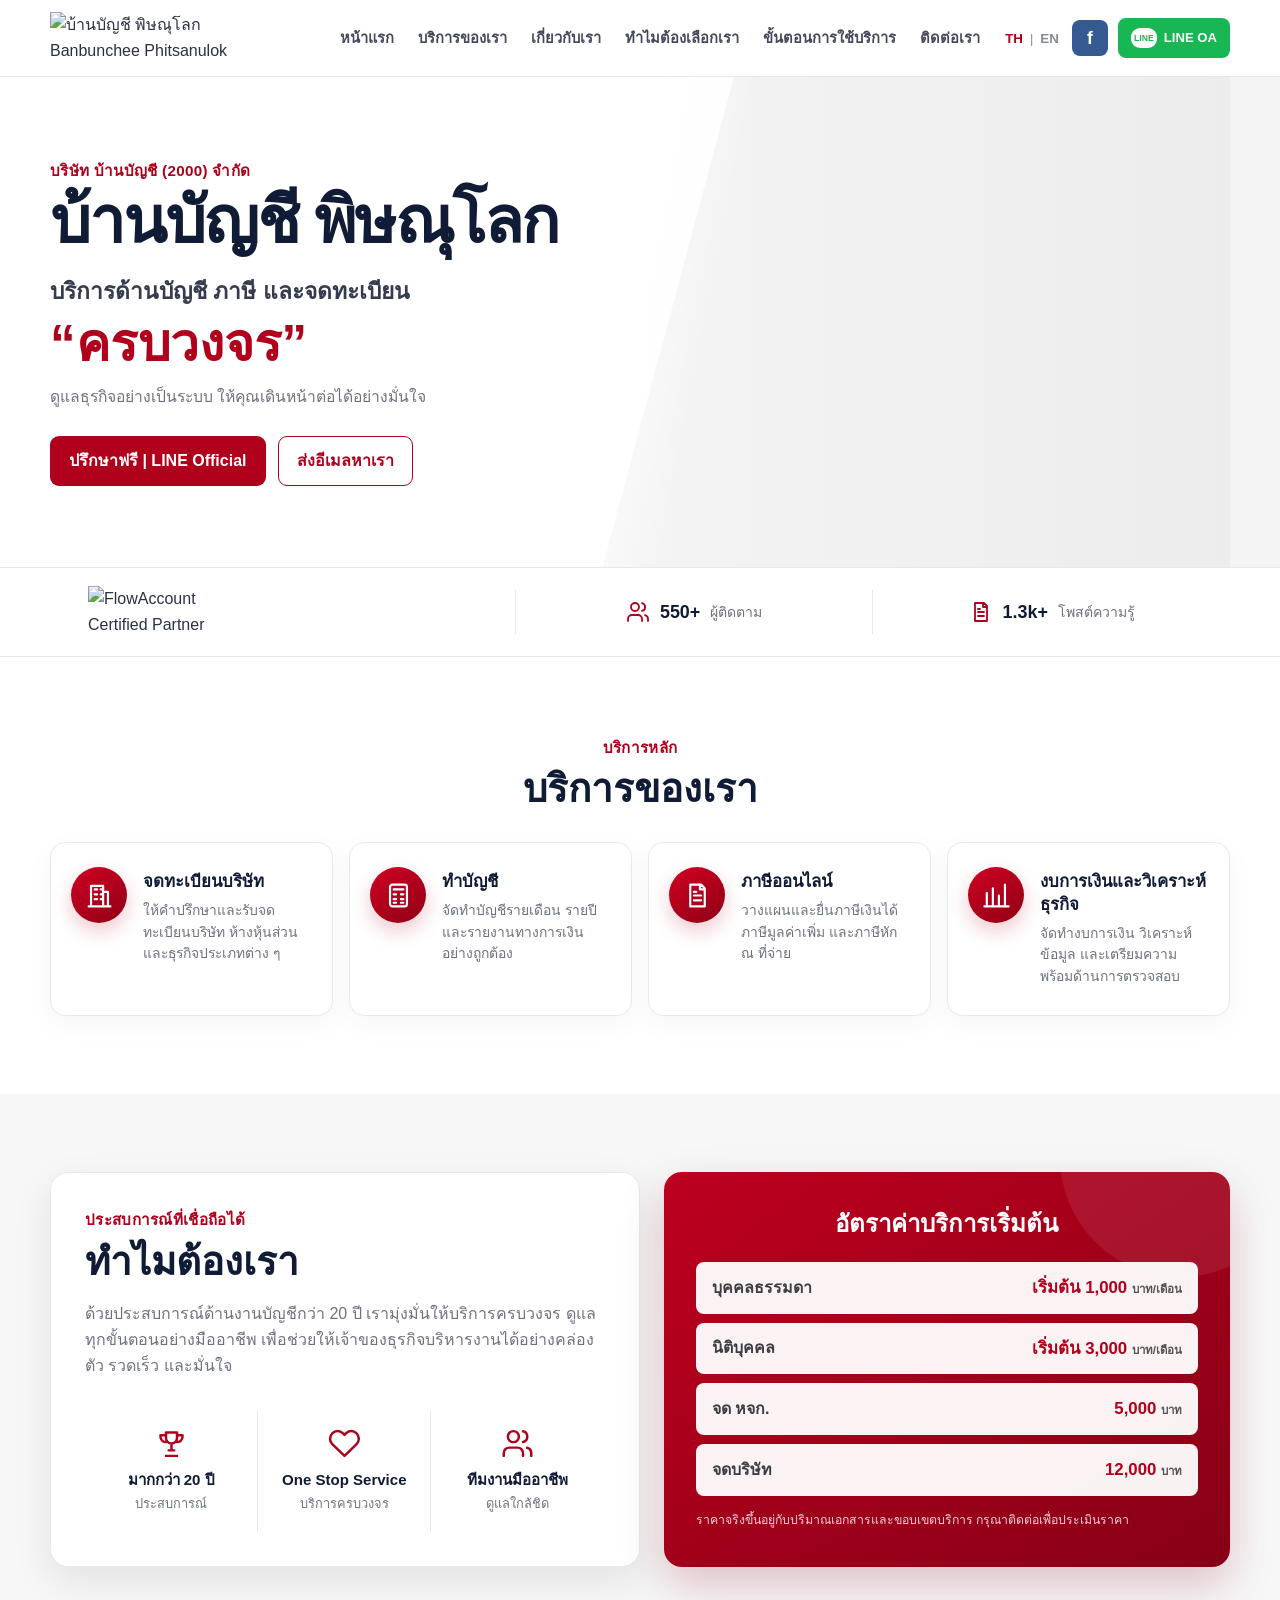
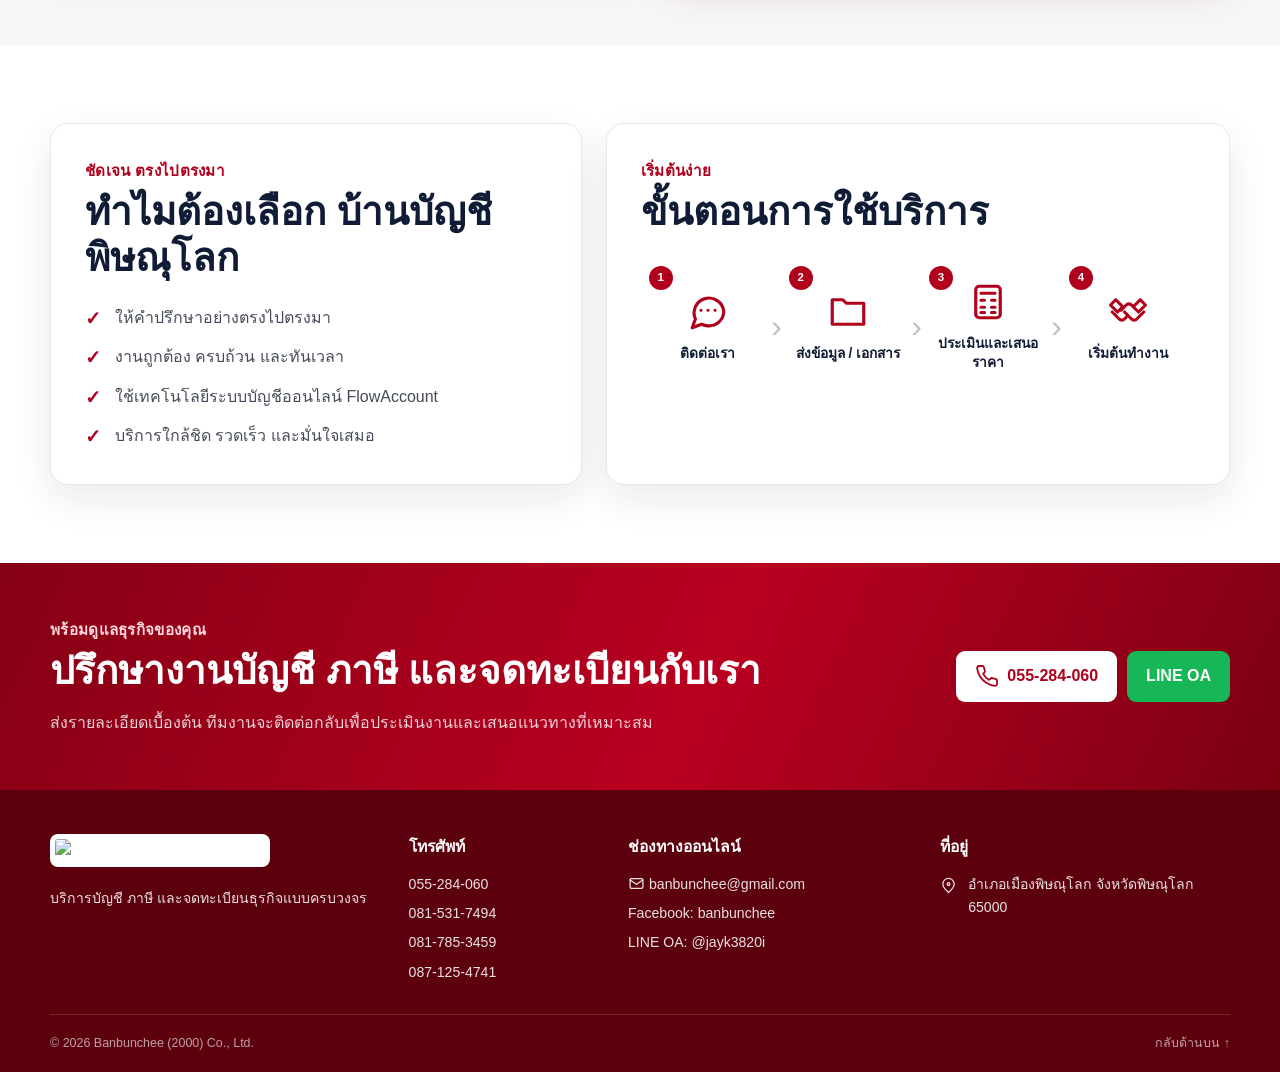
==== index.html @ ea843a47 "Build responsive bilingual Banbunchee landing page" ====
<!doctype html>
<html lang="th">
<head>
  <meta charset="utf-8">
  <meta name="viewport" content="width=device-width, initial-scale=1">
  <meta name="description" content="บ้านบัญชี พิษณุโลก บริการบัญชี ภาษี จดทะเบียนธุรกิจ และจัดทำงบการเงินแบบครบวงจร">
  <meta name="theme-color" content="#a90017">
  <title>บ้านบัญชี พิษณุโลก | Banbunchee Phitsanulok</title>
  <link rel="stylesheet" href="css/style.css">
</head>
<body>
  <a class="skip-link" href="#main-content">ข้ามไปยังเนื้อหา</a>

  <svg class="svg-defs" aria-hidden="true">
    <symbol id="icon-building" viewBox="0 0 24 24"><path d="M3 21h18M5 21V4h10v17M15 9h4v12M8 7h2m-2 4h2m-2 4h2m4-8h-1m1 4h-1m1 4h-1"/></symbol>
    <symbol id="icon-calculator" viewBox="0 0 24 24"><rect x="5" y="3" width="14" height="18" rx="2"/><path d="M8 7h8M8 11h2m4 0h2M8 15h2m4 0h2M8 18h2m4 0h2"/></symbol>
    <symbol id="icon-tax" viewBox="0 0 24 24"><path d="M6 3h9l3 3v15H6zM14 3v4h4M9 12h6M9 16h6"/><path d="M9 9h2"/></symbol>
    <symbol id="icon-chart" viewBox="0 0 24 24"><path d="M4 20V10m5 10V6m5 14v-8m5 8V3M2 21h20"/></symbol>
    <symbol id="icon-trophy" viewBox="0 0 24 24"><path d="M8 4h8v4a4 4 0 0 1-8 0zM8 6H4v1a4 4 0 0 0 4 4m8-5h4v1a4 4 0 0 1-4 4M12 12v5m-4 4h8m-6-4h4"/></symbol>
    <symbol id="icon-heart" viewBox="0 0 24 24"><path d="M20.8 4.6a5.5 5.5 0 0 0-7.8 0L12 5.7l-1.1-1.1a5.5 5.5 0 0 0-7.8 7.8L12 21l8.8-8.6a5.5 5.5 0 0 0 0-7.8z"/></symbol>
    <symbol id="icon-team" viewBox="0 0 24 24"><path d="M16 21v-2a4 4 0 0 0-4-4H6a4 4 0 0 0-4 4v2M9 11a4 4 0 1 0 0-8 4 4 0 0 0 0 8zM22 21v-2a4 4 0 0 0-3-3.9M16 3.1a4 4 0 0 1 0 7.8"/></symbol>
    <symbol id="icon-chat" viewBox="0 0 24 24"><path d="M21 11.5a8.4 8.4 0 0 1-9 8.4 9.2 9.2 0 0 1-3.7-.9L3 21l1.8-5A8.5 8.5 0 1 1 21 11.5z"/><path d="M8 11h.01M12 11h.01M16 11h.01"/></symbol>
    <symbol id="icon-folder" viewBox="0 0 24 24"><path d="M3 5h6l2 2h10v12H3z"/></symbol>
    <symbol id="icon-handshake" viewBox="0 0 24 24"><path d="m8 11 3-3a2 2 0 0 1 3 0l2 2M3 12l4 4a2 2 0 0 0 3 0l1-1m10-3-4 4a2 2 0 0 1-3 0l-4-4M2 8l3-3 4 4-3 3zm20 0-3-3-4 4 3 3z"/></symbol>
    <symbol id="icon-phone" viewBox="0 0 24 24"><path d="M22 16.9v3a2 2 0 0 1-2.2 2 19.8 19.8 0 0 1-8.6-3.1 19.4 19.4 0 0 1-6-6A19.8 19.8 0 0 1 2.1 4.2 2 2 0 0 1 4.1 2h3a2 2 0 0 1 2 1.7c.1 1 .4 2 .7 2.8a2 2 0 0 1-.5 2.1L8.1 9.9a16 16 0 0 0 6 6l1.3-1.3a2 2 0 0 1 2.1-.5c.9.3 1.8.6 2.8.7a2 2 0 0 1 1.7 2.1z"/></symbol>
    <symbol id="icon-mail" viewBox="0 0 24 24"><rect x="3" y="5" width="18" height="14" rx="2"/><path d="m3 7 9 6 9-6"/></symbol>
    <symbol id="icon-pin" viewBox="0 0 24 24"><path d="M20 10c0 5-8 12-8 12S4 15 4 10a8 8 0 1 1 16 0z"/><circle cx="12" cy="10" r="2"/></symbol>
  </svg>

  <header class="site-header" id="top">
    <div class="container nav-wrap">
      <a class="brand" href="#top" aria-label="Banbunchee Phitsanulok home"><img src="assets/banbunchee-logo.png" alt="บ้านบัญชี พิษณุโลก Banbunchee Phitsanulok"></a>
      <button class="menu-toggle" type="button" aria-expanded="false" aria-controls="primary-nav">☰</button>
      <nav class="primary-nav" id="primary-nav" aria-label="Primary navigation">
        <a href="#top" data-i18n="nav.home">หน้าแรก</a>
        <a href="#services" data-i18n="nav.services">บริการของเรา</a>
        <a href="#about" data-i18n="nav.about">เกี่ยวกับเรา</a>
        <a href="#why-us" data-i18n="nav.why">ทำไมต้องเลือกเรา</a>
        <a href="#process" data-i18n="nav.process">ขั้นตอนการใช้บริการ</a>
        <a href="#contact" data-i18n="nav.contact">ติดต่อเรา</a>
      </nav>
      <div class="header-actions">
        <div class="language-switch" aria-label="Language selection"><button class="lang-btn active" type="button" data-lang="th">TH</button><span>|</span><button class="lang-btn" type="button" data-lang="en">EN</button></div>
        <a class="social-btn facebook" href="https://facebook.com/banbunchee/" target="_blank" rel="noopener" aria-label="Facebook">f</a>
        <a class="line-btn" href="https://line.me/R/ti/p/@jayk3820i" target="_blank" rel="noopener"><span>LINE</span> LINE OA</a>
      </div>
    </div>
  </header>

  <main id="main-content">
    <section class="hero" aria-labelledby="hero-title">
      <div class="container hero-grid">
        <div class="hero-copy">
          <p class="eyebrow" data-i18n="hero.eyebrow">บริษัท บ้านบัญชี (2000) จำกัด</p>
          <h1 id="hero-title" data-i18n="hero.title">บ้านบัญชี พิษณุโลก</h1>
          <p class="hero-lead" data-i18n="hero.lead">บริการด้านบัญชี ภาษี และจดทะเบียน</p>
          <p class="hero-quote" data-i18n="hero.quote">“ครบวงจร”</p>
          <p class="hero-support" data-i18n="hero.support">ดูแลธุรกิจอย่างเป็นระบบ ให้คุณเดินหน้าต่อได้อย่างมั่นใจ</p>
          <div class="hero-actions">
            <a class="btn btn-primary" href="https://line.me/R/ti/p/@jayk3820i" target="_blank" rel="noopener" data-i18n="hero.line">ปรึกษาฟรี | LINE Official</a>
            <a class="btn btn-outline" href="mailto:banbunchee@gmail.com" data-i18n="hero.email">ส่งอีเมลหาเรา</a>
          </div>
        </div>
        <div class="hero-image" role="img" aria-label="Accounting reports, laptop and calculator"></div>
      </div>
    </section>

    <section class="trust-strip" aria-label="Trust indicators">
      <div class="container trust-grid">
        <div class="partner-logo"><img src="assets/flowaccount-partner.png" alt="FlowAccount Certified Partner"></div>
        <div class="trust-item"><svg><use href="#icon-team"/></svg><strong>550+</strong><span data-i18n="trust.followers">ผู้ติดตาม</span></div>
        <div class="trust-item"><svg><use href="#icon-tax"/></svg><strong>1.3k+</strong><span data-i18n="trust.posts">โพสต์ความรู้</span></div>
      </div>
    </section>

    <section class="section" id="services">
      <div class="container">
        <div class="section-heading"><p class="section-kicker" data-i18n="services.kicker">บริการหลัก</p><h2 data-i18n="services.title">บริการของเรา</h2></div>
        <div class="service-grid">
          <article class="service-card"><div class="icon-circle"><svg><use href="#icon-building"/></svg></div><div><h3 data-i18n="services.registration.title">จดทะเบียนบริษัท</h3><p data-i18n="services.registration.text">ให้คำปรึกษาและรับจดทะเบียนบริษัท ห้างหุ้นส่วน และธุรกิจประเภทต่าง ๆ</p></div></article>
          <article class="service-card"><div class="icon-circle"><svg><use href="#icon-calculator"/></svg></div><div><h3 data-i18n="services.accounting.title">ทำบัญชี</h3><p data-i18n="services.accounting.text">จัดทำบัญชีรายเดือน รายปี และรายงานทางการเงินอย่างถูกต้อง</p></div></article>
          <article class="service-card"><div class="icon-circle"><svg><use href="#icon-tax"/></svg></div><div><h3 data-i18n="services.tax.title">ภาษีออนไลน์</h3><p data-i18n="services.tax.text">วางแผนและยื่นภาษีเงินได้ ภาษีมูลค่าเพิ่ม และภาษีหัก ณ ที่จ่าย</p></div></article>
          <article class="service-card"><div class="icon-circle"><svg><use href="#icon-chart"/></svg></div><div><h3 data-i18n="services.statement.title">งบการเงินและวิเคราะห์ธุรกิจ</h3><p data-i18n="services.statement.text">จัดทำงบการเงิน วิเคราะห์ข้อมูล และเตรียมความพร้อมด้านการตรวจสอบ</p></div></article>
        </div>
      </div>
    </section>

    <section class="section section-soft" id="about">
      <div class="container about-grid">
        <div class="content-panel">
          <p class="section-kicker" data-i18n="about.kicker">ประสบการณ์ที่เชื่อถือได้</p><h2 data-i18n="about.title">ทำไมต้องเรา</h2>
          <p data-i18n="about.text">ด้วยประสบการณ์ด้านงานบัญชีกว่า 20 ปี เรามุ่งมั่นให้บริการครบวงจร ดูแลทุกขั้นตอนอย่างมืออาชีพ เพื่อช่วยให้เจ้าของธุรกิจบริหารงานได้อย่างคล่องตัว รวดเร็ว และมั่นใจ</p>
          <div class="benefit-grid">
            <div class="benefit"><svg><use href="#icon-trophy"/></svg><strong data-i18n="about.expStrong">มากกว่า 20 ปี</strong><span data-i18n="about.expText">ประสบการณ์</span></div>
            <div class="benefit"><svg><use href="#icon-heart"/></svg><strong>One Stop Service</strong><span data-i18n="about.oneText">บริการครบวงจร</span></div>
            <div class="benefit"><svg><use href="#icon-team"/></svg><strong data-i18n="about.teamStrong">ทีมงานมืออาชีพ</strong><span data-i18n="about.teamText">ดูแลใกล้ชิด</span></div>
          </div>
        </div>
        <aside class="price-panel" aria-labelledby="price-title">
          <h2 id="price-title" data-i18n="price.title">อัตราค่าบริการเริ่มต้น</h2>
          <div class="price-list">
            <div class="price-row"><span data-i18n="price.individual">บุคคลธรรมดา</span><strong><span data-i18n="price.from">เริ่มต้น</span> 1,000 <small data-i18n="price.month">บาท/เดือน</small></strong></div>
            <div class="price-row"><span data-i18n="price.entity">นิติบุคคล</span><strong><span data-i18n="price.from">เริ่มต้น</span> 3,000 <small data-i18n="price.month">บาท/เดือน</small></strong></div>
            <div class="price-row"><span data-i18n="price.partnership">จด หจก.</span><strong>5,000 <small data-i18n="price.baht">บาท</small></strong></div>
            <div class="price-row"><span data-i18n="price.company">จดบริษัท</span><strong>12,000 <small data-i18n="price.baht">บาท</small></strong></div>
          </div>
          <p class="price-note" data-i18n="price.note">ราคาจริงขึ้นอยู่กับปริมาณเอกสารและขอบเขตบริการ กรุณาติดต่อเพื่อประเมินราคา</p>
        </aside>
      </div>
    </section>

    <section class="section" id="why-us">
      <div class="container split-grid">
        <div class="why-panel">
          <p class="section-kicker" data-i18n="why.kicker">ชัดเจน ตรงไปตรงมา</p><h2 data-i18n="why.title">ทำไมต้องเลือก บ้านบัญชี พิษณุโลก</h2>
          <ul class="check-list"><li data-i18n="why.item1">ให้คำปรึกษาอย่างตรงไปตรงมา</li><li data-i18n="why.item2">งานถูกต้อง ครบถ้วน และทันเวลา</li><li data-i18n="why.item3">ใช้เทคโนโลยีระบบบัญชีออนไลน์ FlowAccount</li><li data-i18n="why.item4">บริการใกล้ชิด รวดเร็ว และมั่นใจเสมอ</li></ul>
        </div>
        <div class="process-panel" id="process">
          <p class="section-kicker" data-i18n="process.kicker">เริ่มต้นง่าย</p><h2 data-i18n="process.title">ขั้นตอนการใช้บริการ</h2>
          <div class="process-grid">
            <div class="process-step"><span>1</span><svg><use href="#icon-chat"/></svg><strong data-i18n="process.step1">ติดต่อเรา</strong></div>
            <div class="process-step"><span>2</span><svg><use href="#icon-folder"/></svg><strong data-i18n="process.step2">ส่งข้อมูล / เอกสาร</strong></div>
            <div class="process-step"><span>3</span><svg><use href="#icon-calculator"/></svg><strong data-i18n="process.step3">ประเมินและเสนอราคา</strong></div>
            <div class="process-step"><span>4</span><svg><use href="#icon-handshake"/></svg><strong data-i18n="process.step4">เริ่มต้นทำงาน</strong></div>
          </div>
        </div>
      </div>
    </section>

    <section class="contact-cta" id="contact">
      <div class="container contact-cta-inner">
        <div><p class="section-kicker light" data-i18n="contact.kicker">พร้อมดูแลธุรกิจของคุณ</p><h2 data-i18n="contact.title">ปรึกษางานบัญชี ภาษี และจดทะเบียนกับเรา</h2><p data-i18n="contact.text">ส่งรายละเอียดเบื้องต้น ทีมงานจะติดต่อกลับเพื่อประเมินงานและเสนอแนวทางที่เหมาะสม</p></div>
        <div class="cta-buttons"><a class="btn btn-white" href="tel:055284060"><svg><use href="#icon-phone"/></svg><span>055-284-060</span></a><a class="btn btn-line" href="https://line.me/R/ti/p/@jayk3820i" target="_blank" rel="noopener">LINE OA</a></div>
      </div>
    </section>
  </main>

  <footer class="site-footer">
    <div class="container footer-grid">
      <div class="footer-block"><img class="footer-logo" src="assets/banbunchee-logo.png" alt="บ้านบัญชี พิษณุโลก"><p data-i18n="footer.tagline">บริการบัญชี ภาษี และจดทะเบียนธุรกิจแบบครบวงจร</p></div>
      <div class="footer-block"><h3 data-i18n="footer.phone">โทรศัพท์</h3><a href="tel:055284060">055-284-060</a><a href="tel:0815317494">081-531-7494</a><a href="tel:0817853459">081-785-3459</a><a href="tel:0871254741">087-125-4741</a></div>
      <div class="footer-block"><h3 data-i18n="footer.online">ช่องทางออนไลน์</h3><a href="mailto:banbunchee@gmail.com"><svg><use href="#icon-mail"/></svg>banbunchee@gmail.com</a><a href="https://facebook.com/banbunchee/" target="_blank" rel="noopener">Facebook: banbunchee</a><a href="https://line.me/R/ti/p/@jayk3820i" target="_blank" rel="noopener">LINE OA: @jayk3820i</a></div>
      <div class="footer-block"><h3 data-i18n="footer.address">ที่อยู่</h3><p class="address"><svg><use href="#icon-pin"/></svg><span data-i18n="footer.addressText">อำเภอเมืองพิษณุโลก จังหวัดพิษณุโลก 65000</span></p></div>
    </div>
    <div class="container footer-bottom"><span>© <span id="current-year"></span> Banbunchee (2000) Co., Ltd.</span><a href="#top" data-i18n="footer.backTop">กลับด้านบน ↑</a></div>
  </footer>

  <script src="js/main.js"></script>
</body>
</html>
---- css/style.css ----
:root{--red:#b0001c;--red-dark:#760011;--red-soft:#fff4f5;--navy:#101c35;--text:#293143;--muted:#6d7280;--line:#e7e8ec;--white:#fff;--shadow:0 14px 38px rgba(34,21,24,.09);--radius:18px}*{box-sizing:border-box}html{scroll-behavior:smooth}body{margin:0;color:var(--text);background:var(--white);font-family:"Noto Sans Thai","Leelawadee UI",Inter,Arial,sans-serif;line-height:1.65}img{max-width:100%;display:block}a{color:inherit;text-decoration:none}button,a{-webkit-tap-highlight-color:transparent}svg{width:1.5rem;height:1.5rem;fill:none;stroke:currentColor;stroke-width:1.8;stroke-linecap:round;stroke-linejoin:round}.svg-defs{position:absolute;width:0;height:0;overflow:hidden}.container{width:min(1180px,calc(100% - 40px));margin:0 auto}.skip-link{position:fixed;top:-60px;left:12px;z-index:2000;background:var(--navy);color:#fff;padding:10px 14px;border-radius:8px}.skip-link:focus{top:12px}.site-header{position:sticky;top:0;z-index:1000;background:rgba(255,255,255,.96);border-bottom:1px solid var(--line);backdrop-filter:blur(12px)}.nav-wrap{min-height:74px;display:flex;align-items:center;gap:22px}.brand{flex:0 0 auto}.brand img{width:232px;height:auto}.primary-nav{margin-left:auto;display:flex;align-items:center;gap:24px;font-size:.92rem;font-weight:650;color:#424959}.primary-nav a{position:relative;padding:26px 0;white-space:nowrap}.primary-nav a:after{content:"";position:absolute;left:0;bottom:18px;width:0;height:2px;background:var(--red);transition:width .2s ease}.primary-nav a:hover:after,.primary-nav a:focus-visible:after{width:100%}.header-actions{display:flex;align-items:center;gap:10px}.language-switch{display:inline-flex;align-items:center;gap:4px;color:#858b98;font-size:.8rem}.lang-btn{padding:3px;border:0;background:transparent;color:inherit;cursor:pointer;font-weight:700}.lang-btn.active{color:var(--red)}.social-btn{width:36px;height:36px;display:grid;place-items:center;color:#fff;border-radius:8px;font-size:1.1rem;font-weight:800}.facebook{background:#355a92}.line-btn{display:inline-flex;align-items:center;gap:7px;color:#fff;background:#18b753;border-radius:8px;padding:9px 13px;font-size:.82rem;font-weight:800;white-space:nowrap}.line-btn span{display:grid;place-items:center;width:26px;height:20px;border-radius:9px;background:#fff;color:#18b753;font-size:.54rem}.menu-toggle{display:none;margin-left:auto;width:42px;height:42px;border:1px solid var(--line);background:#fff;border-radius:10px;font-size:1.25rem}.hero{overflow:hidden;background:linear-gradient(105deg,#fff 0,#fff 52%,#f4f4f5 52%,#f4f4f5 100%)}.hero-grid{min-height:490px;display:grid;grid-template-columns:.95fr 1.05fr;align-items:stretch}.hero-copy{display:flex;flex-direction:column;justify-content:center;padding:58px 46px 58px 0;position:relative;z-index:2}.hero-copy:after{content:"";position:absolute;right:-98px;top:0;bottom:0;width:190px;background:linear-gradient(90deg,#fff 35%,rgba(255,255,255,0));transform:skewX(-11deg);z-index:-1}.eyebrow,.section-kicker{margin:0 0 6px;color:var(--red);font-size:.95rem;font-weight:800;letter-spacing:.02em}.hero h1{margin:0;color:var(--navy);font-size:clamp(2.5rem,5vw,4.7rem);line-height:1.03;letter-spacing:-.03em}.hero-lead{margin:18px 0 0;color:#343c4d;font-size:clamp(1.05rem,2vw,1.42rem);font-weight:750}.hero-quote{margin:2px 0;color:var(--red);font-size:clamp(2rem,4vw,3.5rem);line-height:1.2;font-weight:900}.hero-support{margin:8px 0 0;max-width:520px;color:var(--muted);font-size:.98rem}.hero-actions{margin-top:26px;display:flex;gap:12px;flex-wrap:wrap}.btn{min-height:46px;display:inline-flex;align-items:center;justify-content:center;gap:8px;border-radius:9px;padding:11px 18px;border:1px solid transparent;font-weight:800;transition:transform .2s ease,box-shadow .2s ease,background .2s ease}.btn:hover{transform:translateY(-2px);box-shadow:0 10px 20px rgba(31,20,23,.12)}.btn-primary{background:var(--red);color:#fff}.btn-outline{color:var(--red);border-color:var(--red);background:#fff}.hero-image{background-image:linear-gradient(90deg,rgba(255,255,255,.03),rgba(0,0,0,.03)),url("../assets/hero-accounting.jpg");background-size:cover;background-position:center;min-height:490px}.trust-strip{border-top:1px solid var(--line);border-bottom:1px solid var(--line);background:#fff}.trust-grid{min-height:88px;display:grid;grid-template-columns:1.3fr 1fr 1fr;align-items:center}.partner-logo{height:52px;display:flex;align-items:center;padding-left:38px}.partner-logo img{width:142px}.trust-item{height:44px;display:flex;justify-content:center;align-items:center;gap:10px;border-left:1px solid var(--line);color:var(--red)}.trust-item strong{color:var(--navy);font-size:1.12rem}.trust-item span{color:var(--muted);font-size:.88rem}.section{padding:78px 0}.section-soft{background:#f7f7f8}.section-heading{text-align:center;margin-bottom:30px}.section-heading h2,.content-panel h2,.why-panel h2,.process-panel h2,.contact-cta h2{margin:0;color:var(--navy);font-size:clamp(1.7rem,3vw,2.55rem);line-height:1.2}.service-grid{display:grid;grid-template-columns:repeat(4,1fr);gap:16px}.service-card{min-height:174px;display:flex;gap:16px;align-items:flex-start;padding:24px 20px;border:1px solid var(--line);border-radius:15px;background:#fff;box-shadow:0 8px 30px rgba(40,36,37,.04)}.service-card h3{margin:4px 0 6px;color:var(--navy);font-size:1.05rem;line-height:1.35}.service-card p{margin:0;color:var(--muted);font-size:.87rem;line-height:1.55}.icon-circle{flex:0 0 56px;width:56px;height:56px;display:grid;place-items:center;color:#fff;background:linear-gradient(145deg,#d00022,#8f0016);border-radius:50%;box-shadow:0 8px 20px rgba(176,0,28,.22)}.icon-circle svg{width:29px;height:29px}.about-grid{display:grid;grid-template-columns:1.02fr .98fr;gap:24px;align-items:stretch}.content-panel,.why-panel,.process-panel{background:#fff;border:1px solid var(--line);border-radius:var(--radius);padding:34px;box-shadow:var(--shadow)}.content-panel>p:not(.section-kicker){color:var(--muted)}.benefit-grid{margin-top:30px;display:grid;grid-template-columns:repeat(3,1fr)}.benefit{min-height:122px;display:flex;flex-direction:column;justify-content:center;align-items:center;text-align:center;padding:12px;border-right:1px solid var(--line)}.benefit:last-child{border-right:0}.benefit svg{width:33px;height:33px;color:var(--red);margin-bottom:8px}.benefit strong{color:var(--navy);font-size:.94rem}.benefit span{color:var(--muted);font-size:.8rem}.price-panel{position:relative;overflow:hidden;color:#fff;background:linear-gradient(145deg,#bd001f,#870015);border-radius:var(--radius);padding:32px;box-shadow:0 18px 44px rgba(130,0,20,.22)}.price-panel:before{content:"";position:absolute;width:240px;height:240px;border-radius:50%;top:-135px;right:-70px;background:rgba(255,255,255,.08)}.price-panel h2{position:relative;text-align:center;margin:0 0 18px;color:#fff;font-size:1.5rem}.price-list{position:relative;display:grid;gap:9px}.price-row{display:flex;align-items:center;justify-content:space-between;gap:16px;padding:12px 16px;color:#3d3d45;background:rgba(255,255,255,.95);border-radius:8px}.price-row>span{font-weight:700}.price-row strong{color:var(--red);font-size:1.05rem;text-align:right}.price-row small{color:#555;font-size:.72rem}.price-note{position:relative;margin:14px 0 0;font-size:.77rem;color:rgba(255,255,255,.82)}.split-grid{display:grid;grid-template-columns:.92fr 1.08fr;gap:24px;align-items:stretch}.check-list{list-style:none;padding:0;margin:24px 0 0;display:grid;gap:13px}.check-list li{position:relative;padding-left:30px;color:#454b58}.check-list li:before{content:"✓";position:absolute;left:0;top:-2px;color:var(--red);font-size:1.2rem;font-weight:900}.process-grid{margin-top:26px;display:grid;grid-template-columns:repeat(4,1fr);gap:6px}.process-step{position:relative;min-height:132px;display:flex;flex-direction:column;align-items:center;justify-content:center;text-align:center;padding:14px 8px}.process-step:not(:last-child):after{content:"›";position:absolute;top:49%;right:-7px;color:#bdc0c6;font-size:2rem;transform:translateY(-50%)}.process-step>span{position:absolute;top:5px;left:8px;width:24px;height:24px;display:grid;place-items:center;color:#fff;background:var(--red);border-radius:50%;font-size:.72rem;font-weight:800}.process-step svg{width:42px;height:42px;color:var(--red);margin-bottom:12px}.process-step strong{color:var(--navy);font-size:.86rem;line-height:1.35}.contact-cta{color:#fff;background:linear-gradient(115deg,#850014 0,#b90020 55%,#7b0012 100%);padding:54px 0}.contact-cta-inner{display:grid;grid-template-columns:1fr auto;align-items:center;gap:28px}.section-kicker.light{color:#ffd6dd}.contact-cta h2{color:#fff;max-width:720px}.contact-cta p:not(.section-kicker){margin-bottom:0;color:rgba(255,255,255,.82)}.cta-buttons{display:flex;gap:10px;flex-wrap:wrap;justify-content:flex-end}.btn-white{background:#fff;color:var(--red)}.btn-line{background:#17b657;color:#fff}.site-footer{background:#5d000d;color:rgba(255,255,255,.88)}.footer-grid{padding:44px 0 30px;display:grid;grid-template-columns:1.4fr .8fr 1.2fr 1.25fr;gap:34px}.footer-logo{width:220px;background:#fff;border-radius:8px;padding:5px;margin-bottom:14px}.footer-block{display:flex;flex-direction:column;align-items:flex-start;gap:6px;font-size:.88rem}.footer-block h3{margin:0 0 7px;color:#fff;font-size:.98rem}.footer-block p{margin:0}.footer-block a:hover{color:#fff;text-decoration:underline}.footer-block svg{width:17px;height:17px;margin-right:4px;vertical-align:-3px}.address{display:flex;align-items:flex-start;gap:7px}.address svg{flex:0 0 auto;margin-top:4px}.footer-bottom{min-height:58px;display:flex;align-items:center;justify-content:space-between;gap:20px;border-top:1px solid rgba(255,255,255,.16);color:rgba(255,255,255,.62);font-size:.78rem}:focus-visible{outline:3px solid rgba(176,0,28,.35);outline-offset:3px}@media(max-width:1100px){.primary-nav{gap:15px;font-size:.82rem}.brand img{width:200px}.line-btn{display:none}.service-grid{grid-template-columns:repeat(2,1fr)}}@media(max-width:860px){.nav-wrap{min-height:66px}.brand img{width:192px}.menu-toggle{display:block}.primary-nav{position:absolute;top:66px;left:0;right:0;display:none;flex-direction:column;align-items:stretch;gap:0;margin:0;padding:10px 20px 18px;background:#fff;border-bottom:1px solid var(--line);box-shadow:0 12px 24px rgba(25,25,25,.08)}.primary-nav.open{display:flex}.primary-nav a{padding:10px 0}.primary-nav a:after{bottom:7px}.header-actions{margin-left:0}.social-btn{display:none}.hero{background:#fff}.hero-grid{grid-template-columns:1fr}.hero-copy{padding:52px 0 42px}.hero-copy:after{display:none}.hero-image{min-height:330px;border-radius:18px 18px 0 0}.trust-grid{grid-template-columns:1fr 1fr;padding:12px 0}.partner-logo{grid-column:1/-1;justify-content:center;padding:0}.trust-item:first-of-type{border-left:0}.about-grid,.split-grid,.contact-cta-inner,.footer-grid{grid-template-columns:1fr}.contact-cta-inner{text-align:center}.cta-buttons{justify-content:center}.footer-grid{gap:24px}}@media(max-width:620px){.container{width:min(100% - 28px,1180px)}.header-actions{margin-left:auto}.language-switch{display:none}.service-grid{grid-template-columns:1fr}.service-card{min-height:unset}.trust-item{flex-wrap:wrap;align-content:center;gap:5px 8px;text-align:center}.trust-item span{flex-basis:100%}.section{padding:58px 0}.content-panel,.why-panel,.process-panel,.price-panel{padding:25px 20px}.benefit-grid{grid-template-columns:1fr}.benefit{min-height:104px;border-right:0;border-bottom:1px solid var(--line)}.benefit:last-child{border-bottom:0}.price-row{align-items:flex-start}.process-grid{grid-template-columns:repeat(2,1fr);gap:10px}.process-step:nth-child(2):after{display:none}.hero h1{font-size:2.55rem}.hero-image{min-height:240px}.footer-bottom{padding:18px 0;flex-direction:column;align-items:flex-start}}
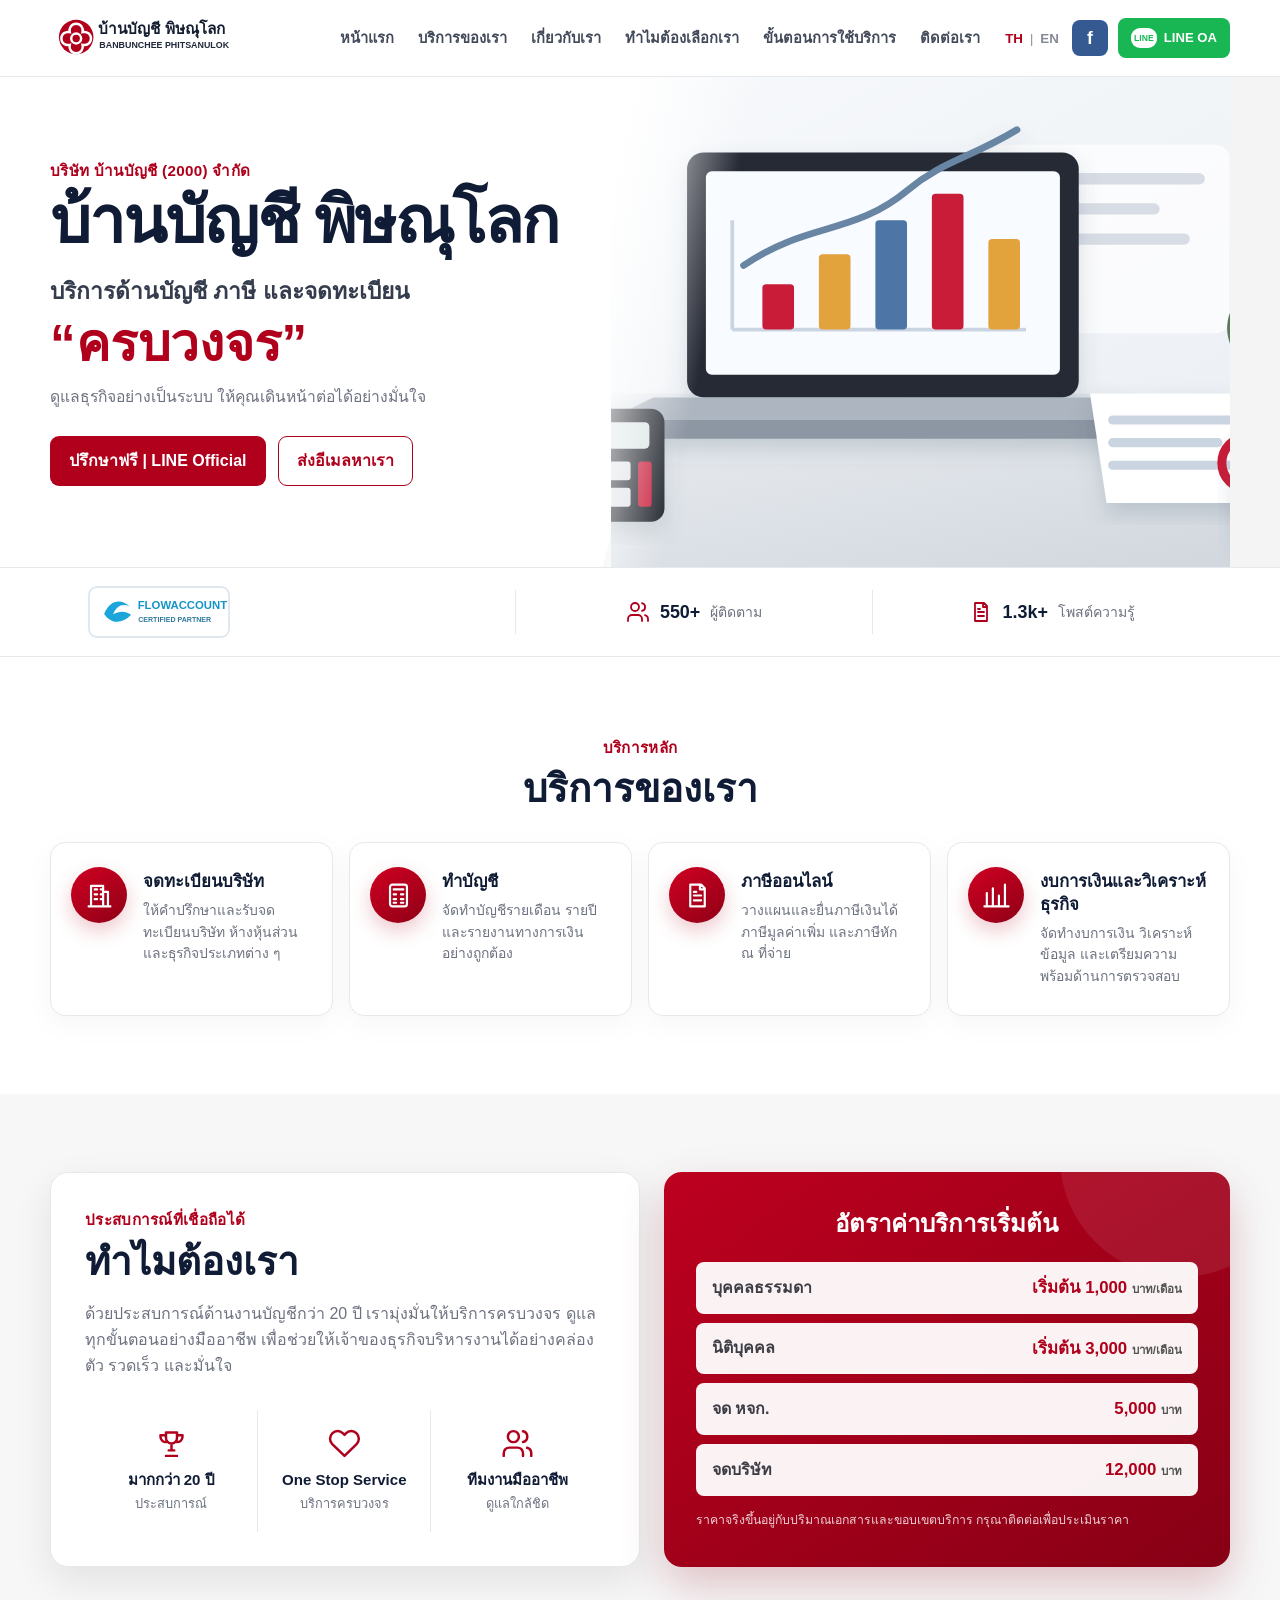
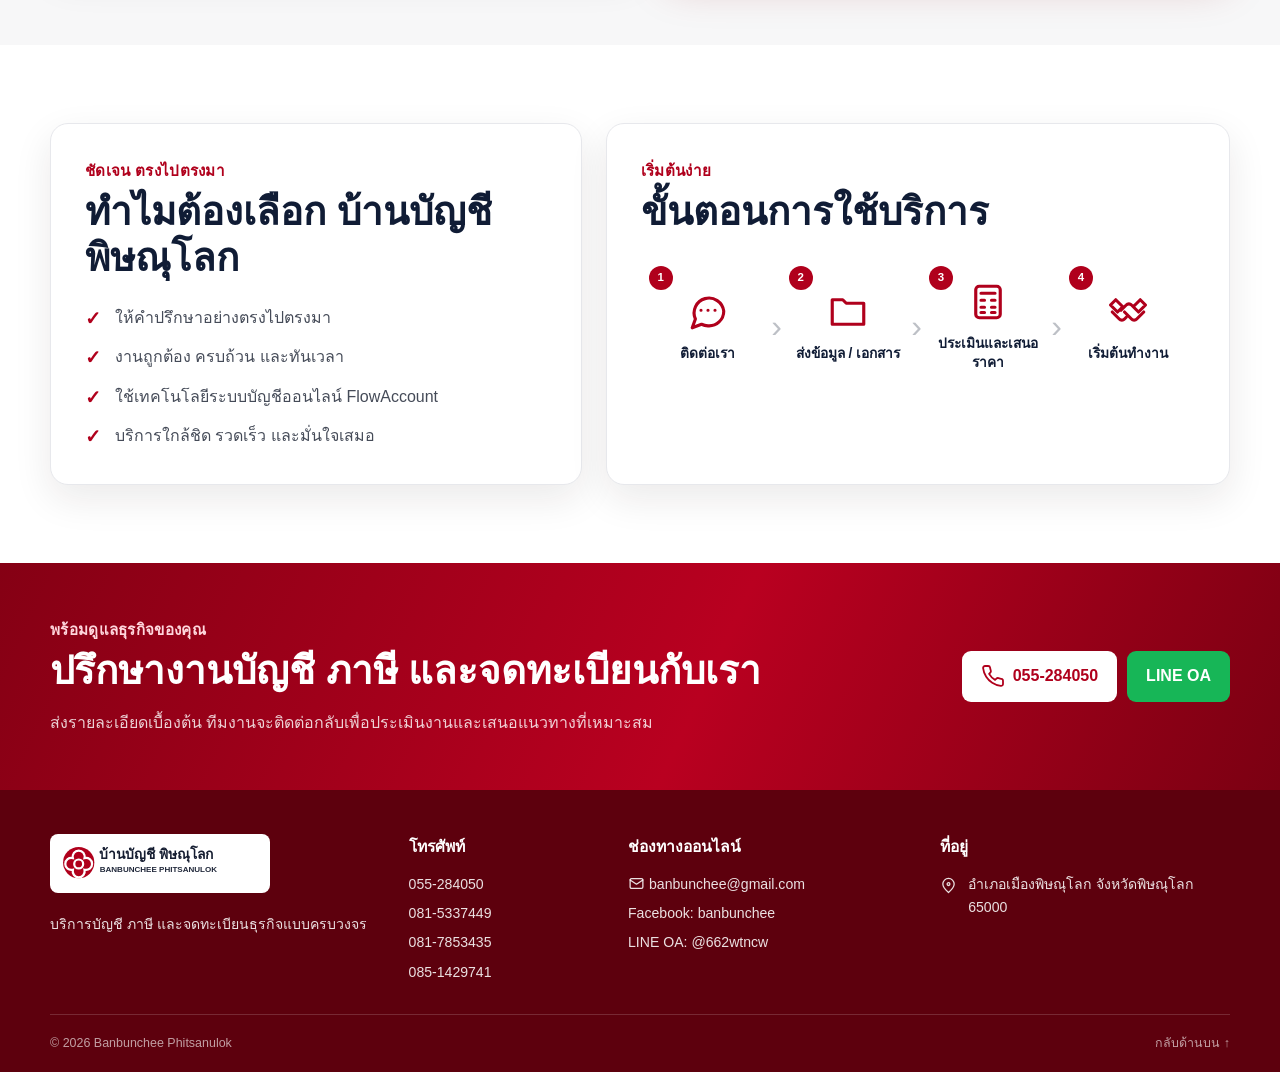
==== commit 4a001ed1: "Update Banbunchee brand and contact details" ====
--- a/index.html
+++ b/index.html
@@ -42,7 +42,7 @@
       <div class="header-actions">
         <div class="language-switch" aria-label="Language selection"><button class="lang-btn active" type="button" data-lang="th">TH</button><span>|</span><button class="lang-btn" type="button" data-lang="en">EN</button></div>
         <a class="social-btn facebook" href="https://facebook.com/banbunchee/" target="_blank" rel="noopener" aria-label="Facebook">f</a>
-        <a class="line-btn" href="https://line.me/R/ti/p/@jayk3820i" target="_blank" rel="noopener"><span>LINE</span> LINE OA</a>
+        <a class="line-btn" href="https://line.me/R/ti/p/@662wtncw" target="_blank" rel="noopener"><span>LINE</span> LINE OA</a>
       </div>
     </div>
   </header>
@@ -51,13 +51,13 @@
     <section class="hero" aria-labelledby="hero-title">
       <div class="container hero-grid">
         <div class="hero-copy">
-          <p class="eyebrow" data-i18n="hero.eyebrow">บริษัท บ้านบัญชี (2000) จำกัด</p>
+          <p class="eyebrow" data-i18n="hero.eyebrow">Banbunchee Phitsanulok</p>
           <h1 id="hero-title" data-i18n="hero.title">บ้านบัญชี พิษณุโลก</h1>
           <p class="hero-lead" data-i18n="hero.lead">บริการด้านบัญชี ภาษี และจดทะเบียน</p>
           <p class="hero-quote" data-i18n="hero.quote">“ครบวงจร”</p>
           <p class="hero-support" data-i18n="hero.support">ดูแลธุรกิจอย่างเป็นระบบ ให้คุณเดินหน้าต่อได้อย่างมั่นใจ</p>
           <div class="hero-actions">
-            <a class="btn btn-primary" href="https://line.me/R/ti/p/@jayk3820i" target="_blank" rel="noopener" data-i18n="hero.line">ปรึกษาฟรี | LINE Official</a>
+            <a class="btn btn-primary" href="https://line.me/R/ti/p/@662wtncw" target="_blank" rel="noopener" data-i18n="hero.line">ปรึกษาฟรี | LINE Official</a>
             <a class="btn btn-outline" href="mailto:banbunchee@gmail.com" data-i18n="hero.email">ส่งอีเมลหาเรา</a>
           </div>
         </div>
@@ -130,7 +130,7 @@
     <section class="contact-cta" id="contact">
       <div class="container contact-cta-inner">
         <div><p class="section-kicker light" data-i18n="contact.kicker">พร้อมดูแลธุรกิจของคุณ</p><h2 data-i18n="contact.title">ปรึกษางานบัญชี ภาษี และจดทะเบียนกับเรา</h2><p data-i18n="contact.text">ส่งรายละเอียดเบื้องต้น ทีมงานจะติดต่อกลับเพื่อประเมินงานและเสนอแนวทางที่เหมาะสม</p></div>
-        <div class="cta-buttons"><a class="btn btn-white" href="tel:055284060"><svg><use href="#icon-phone"/></svg><span>055-284-060</span></a><a class="btn btn-line" href="https://line.me/R/ti/p/@jayk3820i" target="_blank" rel="noopener">LINE OA</a></div>
+        <div class="cta-buttons"><a class="btn btn-white" href="tel:055284050"><svg><use href="#icon-phone"/></svg><span>055-284050</span></a><a class="btn btn-line" href="https://line.me/R/ti/p/@662wtncw" target="_blank" rel="noopener">LINE OA</a></div>
       </div>
     </section>
   </main>
@@ -138,11 +138,11 @@
   <footer class="site-footer">
     <div class="container footer-grid">
       <div class="footer-block"><img class="footer-logo" src="assets/banbunchee-logo.png" alt="บ้านบัญชี พิษณุโลก"><p data-i18n="footer.tagline">บริการบัญชี ภาษี และจดทะเบียนธุรกิจแบบครบวงจร</p></div>
-      <div class="footer-block"><h3 data-i18n="footer.phone">โทรศัพท์</h3><a href="tel:055284060">055-284-060</a><a href="tel:0815317494">081-531-7494</a><a href="tel:0817853459">081-785-3459</a><a href="tel:0871254741">087-125-4741</a></div>
-      <div class="footer-block"><h3 data-i18n="footer.online">ช่องทางออนไลน์</h3><a href="mailto:banbunchee@gmail.com"><svg><use href="#icon-mail"/></svg>banbunchee@gmail.com</a><a href="https://facebook.com/banbunchee/" target="_blank" rel="noopener">Facebook: banbunchee</a><a href="https://line.me/R/ti/p/@jayk3820i" target="_blank" rel="noopener">LINE OA: @jayk3820i</a></div>
+      <div class="footer-block"><h3 data-i18n="footer.phone">โทรศัพท์</h3><a href="tel:055284050">055-284050</a><a href="tel:0815337449">081-5337449</a><a href="tel:0817853435">081-7853435</a><a href="tel:0851429741">085-1429741</a></div>
+      <div class="footer-block"><h3 data-i18n="footer.online">ช่องทางออนไลน์</h3><a href="mailto:banbunchee@gmail.com"><svg><use href="#icon-mail"/></svg>banbunchee@gmail.com</a><a href="https://facebook.com/banbunchee/" target="_blank" rel="noopener">Facebook: banbunchee</a><a href="https://line.me/R/ti/p/@662wtncw" target="_blank" rel="noopener">LINE OA: @662wtncw</a></div>
       <div class="footer-block"><h3 data-i18n="footer.address">ที่อยู่</h3><p class="address"><svg><use href="#icon-pin"/></svg><span data-i18n="footer.addressText">อำเภอเมืองพิษณุโลก จังหวัดพิษณุโลก 65000</span></p></div>
     </div>
-    <div class="container footer-bottom"><span>© <span id="current-year"></span> Banbunchee (2000) Co., Ltd.</span><a href="#top" data-i18n="footer.backTop">กลับด้านบน ↑</a></div>
+    <div class="container footer-bottom"><span>© <span id="current-year"></span> Banbunchee Phitsanulok</span><a href="#top" data-i18n="footer.backTop">กลับด้านบน ↑</a></div>
   </footer>
 
   <script src="js/main.js"></script>
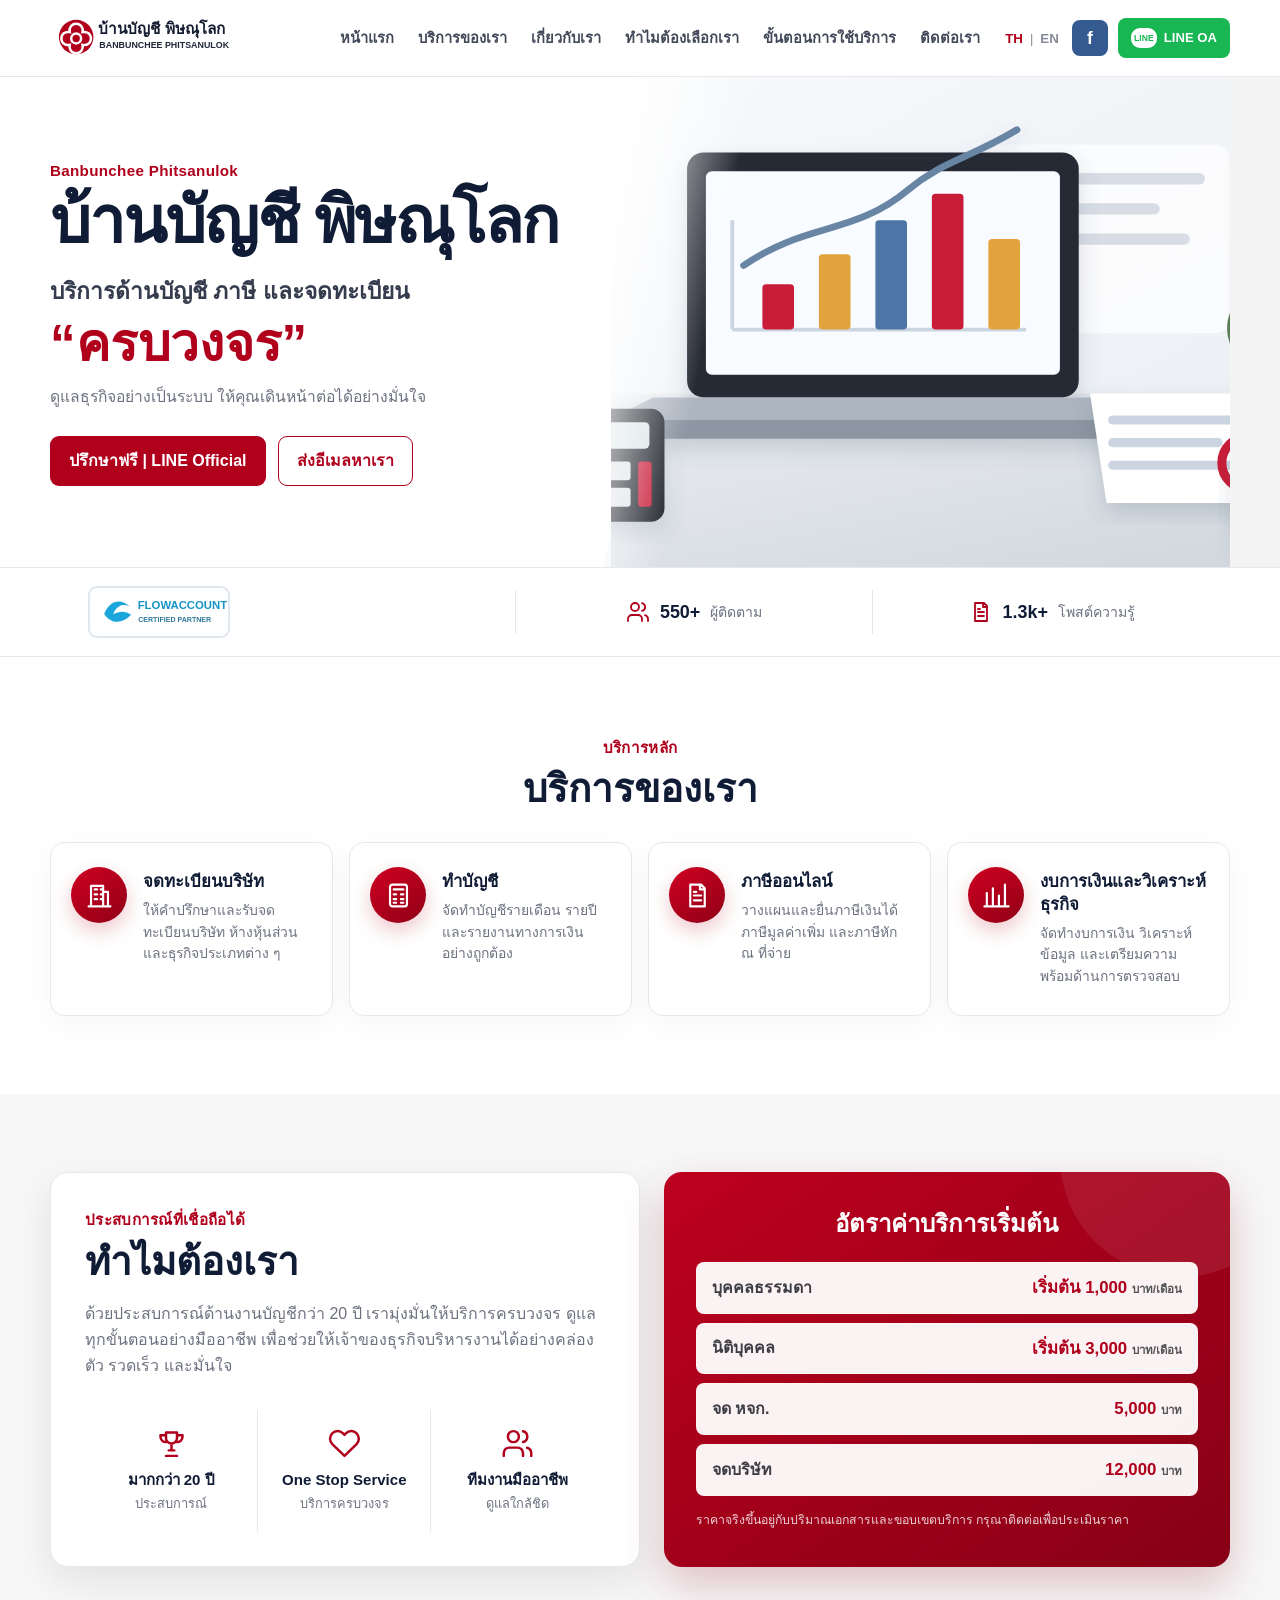
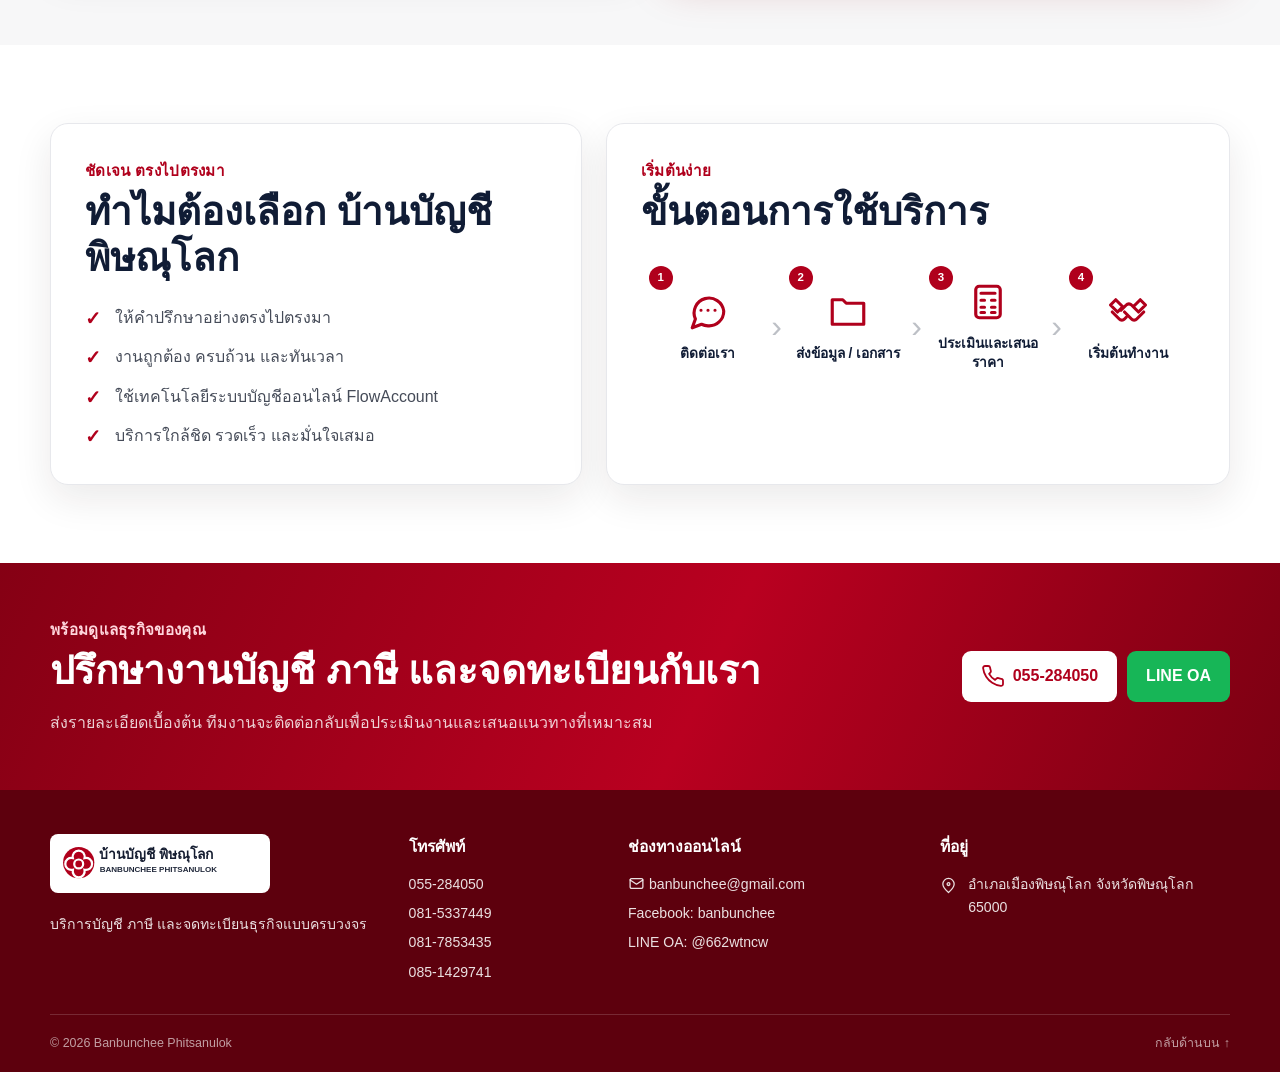
==== commit f466435d: "Correct accounting experience to over 25 years on main" ====
--- a/index.html
+++ b/index.html
@@ -89,9 +89,9 @@
       <div class="container about-grid">
         <div class="content-panel">
           <p class="section-kicker" data-i18n="about.kicker">ประสบการณ์ที่เชื่อถือได้</p><h2 data-i18n="about.title">ทำไมต้องเรา</h2>
-          <p data-i18n="about.text">ด้วยประสบการณ์ด้านงานบัญชีกว่า 20 ปี เรามุ่งมั่นให้บริการครบวงจร ดูแลทุกขั้นตอนอย่างมืออาชีพ เพื่อช่วยให้เจ้าของธุรกิจบริหารงานได้อย่างคล่องตัว รวดเร็ว และมั่นใจ</p>
+          <p data-i18n="about.text">เรามีประสบการณ์ด้านบัญชีมากกว่า 25 ปี และมุ่งมั่นให้บริการครบวงจร ดูแลทุกขั้นตอนอย่างมืออาชีพ เพื่อช่วยให้เจ้าของธุรกิจบริหารงานได้อย่างคล่องตัว รวดเร็ว และมั่นใจ</p>
           <div class="benefit-grid">
-            <div class="benefit"><svg><use href="#icon-trophy"/></svg><strong data-i18n="about.expStrong">มากกว่า 20 ปี</strong><span data-i18n="about.expText">ประสบการณ์</span></div>
+            <div class="benefit"><svg><use href="#icon-trophy"/></svg><strong data-i18n="about.expStrong">มากกว่า 25 ปี</strong><span data-i18n="about.expText">ประสบการณ์</span></div>
             <div class="benefit"><svg><use href="#icon-heart"/></svg><strong>One Stop Service</strong><span data-i18n="about.oneText">บริการครบวงจร</span></div>
             <div class="benefit"><svg><use href="#icon-team"/></svg><strong data-i18n="about.teamStrong">ทีมงานมืออาชีพ</strong><span data-i18n="about.teamText">ดูแลใกล้ชิด</span></div>
           </div>
--- a/css/style.css
+++ b/css/style.css
@@ -1 +1 @@
-:root{--red:#b0001c;--red-dark:#760011;--red-soft:#fff4f5;--navy:#101c35;--text:#293143;--muted:#6d7280;--line:#e7e8ec;--white:#fff;--shadow:0 14px 38px rgba(34,21,24,.09);--radius:18px}*{box-sizing:border-box}html{scroll-behavior:smooth}body{margin:0;color:var(--text);background:var(--white);font-family:"Noto Sans Thai","Leelawadee UI",Inter,Arial,sans-serif;line-height:1.65}img{max-width:100%;display:block}a{color:inherit;text-decoration:none}button,a{-webkit-tap-highlight-color:transparent}svg{width:1.5rem;height:1.5rem;fill:none;stroke:currentColor;stroke-width:1.8;stroke-linecap:round;stroke-linejoin:round}.svg-defs{position:absolute;width:0;height:0;overflow:hidden}.container{width:min(1180px,calc(100% - 40px));margin:0 auto}.skip-link{position:fixed;top:-60px;left:12px;z-index:2000;background:var(--navy);color:#fff;padding:10px 14px;border-radius:8px}.skip-link:focus{top:12px}.site-header{position:sticky;top:0;z-index:1000;background:rgba(255,255,255,.96);border-bottom:1px solid var(--line);backdrop-filter:blur(12px)}.nav-wrap{min-height:74px;display:flex;align-items:center;gap:22px}.brand{flex:0 0 auto}.brand img{width:232px;height:auto}.primary-nav{margin-left:auto;display:flex;align-items:center;gap:24px;font-size:.92rem;font-weight:650;color:#424959}.primary-nav a{position:relative;padding:26px 0;white-space:nowrap}.primary-nav a:after{content:"";position:absolute;left:0;bottom:18px;width:0;height:2px;background:var(--red);transition:width .2s ease}.primary-nav a:hover:after,.primary-nav a:focus-visible:after{width:100%}.header-actions{display:flex;align-items:center;gap:10px}.language-switch{display:inline-flex;align-items:center;gap:4px;color:#858b98;font-size:.8rem}.lang-btn{padding:3px;border:0;background:transparent;color:inherit;cursor:pointer;font-weight:700}.lang-btn.active{color:var(--red)}.social-btn{width:36px;height:36px;display:grid;place-items:center;color:#fff;border-radius:8px;font-size:1.1rem;font-weight:800}.facebook{background:#355a92}.line-btn{display:inline-flex;align-items:center;gap:7px;color:#fff;background:#18b753;border-radius:8px;padding:9px 13px;font-size:.82rem;font-weight:800;white-space:nowrap}.line-btn span{display:grid;place-items:center;width:26px;height:20px;border-radius:9px;background:#fff;color:#18b753;font-size:.54rem}.menu-toggle{display:none;margin-left:auto;width:42px;height:42px;border:1px solid var(--line);background:#fff;border-radius:10px;font-size:1.25rem}.hero{overflow:hidden;background:linear-gradient(105deg,#fff 0,#fff 52%,#f4f4f5 52%,#f4f4f5 100%)}.hero-grid{min-height:490px;display:grid;grid-template-columns:.95fr 1.05fr;align-items:stretch}.hero-copy{display:flex;flex-direction:column;justify-content:center;padding:58px 46px 58px 0;position:relative;z-index:2}.hero-copy:after{content:"";position:absolute;right:-98px;top:0;bottom:0;width:190px;background:linear-gradient(90deg,#fff 35%,rgba(255,255,255,0));transform:skewX(-11deg);z-index:-1}.eyebrow,.section-kicker{margin:0 0 6px;color:var(--red);font-size:.95rem;font-weight:800;letter-spacing:.02em}.hero h1{margin:0;color:var(--navy);font-size:clamp(2.5rem,5vw,4.7rem);line-height:1.03;letter-spacing:-.03em}.hero-lead{margin:18px 0 0;color:#343c4d;font-size:clamp(1.05rem,2vw,1.42rem);font-weight:750}.hero-quote{margin:2px 0;color:var(--red);font-size:clamp(2rem,4vw,3.5rem);line-height:1.2;font-weight:900}.hero-support{margin:8px 0 0;max-width:520px;color:var(--muted);font-size:.98rem}.hero-actions{margin-top:26px;display:flex;gap:12px;flex-wrap:wrap}.btn{min-height:46px;display:inline-flex;align-items:center;justify-content:center;gap:8px;border-radius:9px;padding:11px 18px;border:1px solid transparent;font-weight:800;transition:transform .2s ease,box-shadow .2s ease,background .2s ease}.btn:hover{transform:translateY(-2px);box-shadow:0 10px 20px rgba(31,20,23,.12)}.btn-primary{background:var(--red);color:#fff}.btn-outline{color:var(--red);border-color:var(--red);background:#fff}.hero-image{background-image:linear-gradient(90deg,rgba(255,255,255,.03),rgba(0,0,0,.03)),url("../assets/hero-accounting.jpg");background-size:cover;background-position:center;min-height:490px}.trust-strip{border-top:1px solid var(--line);border-bottom:1px solid var(--line);background:#fff}.trust-grid{min-height:88px;display:grid;grid-template-columns:1.3fr 1fr 1fr;align-items:center}.partner-logo{height:52px;display:flex;align-items:center;padding-left:38px}.partner-logo img{width:142px}.trust-item{height:44px;display:flex;justify-content:center;align-items:center;gap:10px;border-left:1px solid var(--line);color:var(--red)}.trust-item strong{color:var(--navy);font-size:1.12rem}.trust-item span{color:var(--muted);font-size:.88rem}.section{padding:78px 0}.section-soft{background:#f7f7f8}.section-heading{text-align:center;margin-bottom:30px}.section-heading h2,.content-panel h2,.why-panel h2,.process-panel h2,.contact-cta h2{margin:0;color:var(--navy);font-size:clamp(1.7rem,3vw,2.55rem);line-height:1.2}.service-grid{display:grid;grid-template-columns:repeat(4,1fr);gap:16px}.service-card{min-height:174px;display:flex;gap:16px;align-items:flex-start;padding:24px 20px;border:1px solid var(--line);border-radius:15px;background:#fff;box-shadow:0 8px 30px rgba(40,36,37,.04)}.service-card h3{margin:4px 0 6px;color:var(--navy);font-size:1.05rem;line-height:1.35}.service-card p{margin:0;color:var(--muted);font-size:.87rem;line-height:1.55}.icon-circle{flex:0 0 56px;width:56px;height:56px;display:grid;place-items:center;color:#fff;background:linear-gradient(145deg,#d00022,#8f0016);border-radius:50%;box-shadow:0 8px 20px rgba(176,0,28,.22)}.icon-circle svg{width:29px;height:29px}.about-grid{display:grid;grid-template-columns:1.02fr .98fr;gap:24px;align-items:stretch}.content-panel,.why-panel,.process-panel{background:#fff;border:1px solid var(--line);border-radius:var(--radius);padding:34px;box-shadow:var(--shadow)}.content-panel>p:not(.section-kicker){color:var(--muted)}.benefit-grid{margin-top:30px;display:grid;grid-template-columns:repeat(3,1fr)}.benefit{min-height:122px;display:flex;flex-direction:column;justify-content:center;align-items:center;text-align:center;padding:12px;border-right:1px solid var(--line)}.benefit:last-child{border-right:0}.benefit svg{width:33px;height:33px;color:var(--red);margin-bottom:8px}.benefit strong{color:var(--navy);font-size:.94rem}.benefit span{color:var(--muted);font-size:.8rem}.price-panel{position:relative;overflow:hidden;color:#fff;background:linear-gradient(145deg,#bd001f,#870015);border-radius:var(--radius);padding:32px;box-shadow:0 18px 44px rgba(130,0,20,.22)}.price-panel:before{content:"";position:absolute;width:240px;height:240px;border-radius:50%;top:-135px;right:-70px;background:rgba(255,255,255,.08)}.price-panel h2{position:relative;text-align:center;margin:0 0 18px;color:#fff;font-size:1.5rem}.price-list{position:relative;display:grid;gap:9px}.price-row{display:flex;align-items:center;justify-content:space-between;gap:16px;padding:12px 16px;color:#3d3d45;background:rgba(255,255,255,.95);border-radius:8px}.price-row>span{font-weight:700}.price-row strong{color:var(--red);font-size:1.05rem;text-align:right}.price-row small{color:#555;font-size:.72rem}.price-note{position:relative;margin:14px 0 0;font-size:.77rem;color:rgba(255,255,255,.82)}.split-grid{display:grid;grid-template-columns:.92fr 1.08fr;gap:24px;align-items:stretch}.check-list{list-style:none;padding:0;margin:24px 0 0;display:grid;gap:13px}.check-list li{position:relative;padding-left:30px;color:#454b58}.check-list li:before{content:"✓";position:absolute;left:0;top:-2px;color:var(--red);font-size:1.2rem;font-weight:900}.process-grid{margin-top:26px;display:grid;grid-template-columns:repeat(4,1fr);gap:6px}.process-step{position:relative;min-height:132px;display:flex;flex-direction:column;align-items:center;justify-content:center;text-align:center;padding:14px 8px}.process-step:not(:last-child):after{content:"›";position:absolute;top:49%;right:-7px;color:#bdc0c6;font-size:2rem;transform:translateY(-50%)}.process-step>span{position:absolute;top:5px;left:8px;width:24px;height:24px;display:grid;place-items:center;color:#fff;background:var(--red);border-radius:50%;font-size:.72rem;font-weight:800}.process-step svg{width:42px;height:42px;color:var(--red);margin-bottom:12px}.process-step strong{color:var(--navy);font-size:.86rem;line-height:1.35}.contact-cta{color:#fff;background:linear-gradient(115deg,#850014 0,#b90020 55%,#7b0012 100%);padding:54px 0}.contact-cta-inner{display:grid;grid-template-columns:1fr auto;align-items:center;gap:28px}.section-kicker.light{color:#ffd6dd}.contact-cta h2{color:#fff;max-width:720px}.contact-cta p:not(.section-kicker){margin-bottom:0;color:rgba(255,255,255,.82)}.cta-buttons{display:flex;gap:10px;flex-wrap:wrap;justify-content:flex-end}.btn-white{background:#fff;color:var(--red)}.btn-line{background:#17b657;color:#fff}.site-footer{background:#5d000d;color:rgba(255,255,255,.88)}.footer-grid{padding:44px 0 30px;display:grid;grid-template-columns:1.4fr .8fr 1.2fr 1.25fr;gap:34px}.footer-logo{width:220px;background:#fff;border-radius:8px;padding:5px;margin-bottom:14px}.footer-block{display:flex;flex-direction:column;align-items:flex-start;gap:6px;font-size:.88rem}.footer-block h3{margin:0 0 7px;color:#fff;font-size:.98rem}.footer-block p{margin:0}.footer-block a:hover{color:#fff;text-decoration:underline}.footer-block svg{width:17px;height:17px;margin-right:4px;vertical-align:-3px}.address{display:flex;align-items:flex-start;gap:7px}.address svg{flex:0 0 auto;margin-top:4px}.footer-bottom{min-height:58px;display:flex;align-items:center;justify-content:space-between;gap:20px;border-top:1px solid rgba(255,255,255,.16);color:rgba(255,255,255,.62);font-size:.78rem}:focus-visible{outline:3px solid rgba(176,0,28,.35);outline-offset:3px}@media(max-width:1100px){.primary-nav{gap:15px;font-size:.82rem}.brand img{width:200px}.line-btn{display:none}.service-grid{grid-template-columns:repeat(2,1fr)}}@media(max-width:860px){.nav-wrap{min-height:66px}.brand img{width:192px}.menu-toggle{display:block}.primary-nav{position:absolute;top:66px;left:0;right:0;display:none;flex-direction:column;align-items:stretch;gap:0;margin:0;padding:10px 20px 18px;background:#fff;border-bottom:1px solid var(--line);box-shadow:0 12px 24px rgba(25,25,25,.08)}.primary-nav.open{display:flex}.primary-nav a{padding:10px 0}.primary-nav a:after{bottom:7px}.header-actions{margin-left:0}.social-btn{display:none}.hero{background:#fff}.hero-grid{grid-template-columns:1fr}.hero-copy{padding:52px 0 42px}.hero-copy:after{display:none}.hero-image{min-height:330px;border-radius:18px 18px 0 0}.trust-grid{grid-template-columns:1fr 1fr;padding:12px 0}.partner-logo{grid-column:1/-1;justify-content:center;padding:0}.trust-item:first-of-type{border-left:0}.about-grid,.split-grid,.contact-cta-inner,.footer-grid{grid-template-columns:1fr}.contact-cta-inner{text-align:center}.cta-buttons{justify-content:center}.footer-grid{gap:24px}}@media(max-width:620px){.container{width:min(100% - 28px,1180px)}.header-actions{margin-left:auto}.language-switch{display:none}.service-grid{grid-template-columns:1fr}.service-card{min-height:unset}.trust-item{flex-wrap:wrap;align-content:center;gap:5px 8px;text-align:center}.trust-item span{flex-basis:100%}.section{padding:58px 0}.content-panel,.why-panel,.process-panel,.price-panel{padding:25px 20px}.benefit-grid{grid-template-columns:1fr}.benefit{min-height:104px;border-right:0;border-bottom:1px solid var(--line)}.benefit:last-child{border-bottom:0}.price-row{align-items:flex-start}.process-grid{grid-template-columns:repeat(2,1fr);gap:10px}.process-step:nth-child(2):after{display:none}.hero h1{font-size:2.55rem}.hero-image{min-height:240px}.footer-bottom{padding:18px 0;flex-direction:column;align-items:flex-start}}+:root{--red:#b0001c;--red-dark:#760011;--red-soft:#fff4f5;--navy:#101c35;--text:#293143;--muted:#6d7280;--line:#e7e8ec;--white:#fff;--shadow:0 14px 38px rgba(34,21,24,.09);--radius:18px}*{box-sizing:border-box}html{scroll-behavior:smooth}body{margin:0;color:var(--text);background:var(--white);font-family:"Noto Sans Thai","Leelawadee UI",Inter,Arial,sans-serif;line-height:1.65}img{max-width:100%;display:block}a{color:inherit;text-decoration:none}button,a{-webkit-tap-highlight-color:transparent}svg{width:1.5rem;height:1.5rem;fill:none;stroke:currentColor;stroke-width:1.8;stroke-linecap:round;stroke-linejoin:round}.svg-defs{position:absolute;width:0;height:0;overflow:hidden}.container{width:min(1180px,calc(100% - 40px));margin:0 auto}.skip-link{position:fixed;top:-60px;left:12px;z-index:2000;background:var(--navy);color:#fff;padding:10px 14px;border-radius:8px}.skip-link:focus{top:12px}.site-header{position:sticky;top:0;z-index:1000;background:rgba(255,255,255,.96);border-bottom:1px solid var(--line);backdrop-filter:blur(12px)}.nav-wrap{min-height:74px;display:flex;align-items:center;gap:22px}.brand{flex:0 0 auto}.brand img{width:232px;height:auto}.primary-nav{margin-left:auto;display:flex;align-items:center;gap:24px;font-size:.92rem;font-weight:650;color:#424959}.primary-nav a{position:relative;padding:26px 0;white-space:nowrap}.primary-nav a:after{content:"";position:absolute;left:0;bottom:18px;width:0;height:2px;background:var(--red);transition:width .2s ease}.primary-nav a:hover:after,.primary-nav a:focus-visible:after{width:100%}.header-actions{display:flex;align-items:center;gap:10px}.language-switch{display:inline-flex;align-items:center;gap:4px;color:#858b98;font-size:.8rem}.lang-btn{padding:3px;border:0;background:transparent;color:inherit;cursor:pointer;font-weight:700}.lang-btn.active{color:var(--red)}.social-btn{width:36px;height:36px;display:grid;place-items:center;color:#fff;border-radius:8px;font-size:1.1rem;font-weight:800}.facebook{background:#355a92}.line-btn{display:inline-flex;align-items:center;gap:7px;color:#fff;background:#18b753;border-radius:8px;padding:9px 13px;font-size:.82rem;font-weight:800;white-space:nowrap}.line-btn span{display:grid;place-items:center;width:26px;height:20px;border-radius:9px;background:#fff;color:#18b753;font-size:.54rem}.menu-toggle{display:none;margin-left:auto;width:42px;height:42px;border:1px solid var(--line);background:#fff;border-radius:10px;font-size:1.25rem}.hero{overflow:hidden;background:linear-gradient(105deg,#fff 0,#fff 52%,#f4f4f5 52%,#f4f4f5 100%)}.hero-grid{min-height:490px;display:grid;grid-template-columns:.95fr 1.05fr;align-items:stretch}.hero-copy{display:flex;flex-direction:column;justify-content:center;padding:58px 46px 58px 0;position:relative;z-index:2}.hero-copy:after{content:"";position:absolute;right:-98px;top:0;bottom:0;width:190px;background:linear-gradient(90deg,#fff 35%,rgba(255,255,255,0));transform:skewX(-11deg);z-index:-1}.eyebrow,.section-kicker{margin:0 0 6px;color:var(--red);font-size:.95rem;font-weight:800;letter-spacing:.02em}.hero h1{margin:0;color:var(--navy);font-size:clamp(2.5rem,5vw,4.7rem);line-height:1.03;letter-spacing:-.03em}.hero-lead{margin:18px 0 0;color:#343c4d;font-size:clamp(1.05rem,2vw,1.42rem);font-weight:750}.hero-quote{margin:2px 0;color:var(--red);font-size:clamp(2rem,4vw,3.5rem);line-height:1.2;font-weight:900}.hero-support{margin:8px 0 0;max-width:520px;color:var(--muted);font-size:.98rem}.hero-actions{margin-top:26px;display:flex;gap:12px;flex-wrap:wrap}.btn{min-height:46px;display:inline-flex;align-items:center;justify-content:center;gap:8px;border-radius:9px;padding:11px 18px;border:1px solid transparent;font-weight:800;transition:transform .2s ease,box-shadow .2s ease,background .2s ease}.btn:hover{transform:translateY(-2px);box-shadow:0 10px 20px rgba(31,20,23,.12)}.btn-primary{background:var(--red);color:#fff}.btn-outline{color:var(--red);border-color:var(--red);background:#fff}.hero-image{background-image:linear-gradient(90deg,rgba(255,255,255,.03),rgba(0,0,0,.03)),url("../assets/hero-accounting.jpg");background-size:cover;background-position:center;min-height:490px}.trust-strip{border-top:1px solid var(--line);border-bottom:1px solid var(--line);background:#fff}.trust-grid{min-height:88px;display:grid;grid-template-columns:1.3fr 1fr 1fr;align-items:center}.partner-logo{height:52px;display:flex;align-items:center;padding-left:38px}.partner-logo img{width:142px}.trust-item{height:44px;display:flex;justify-content:center;align-items:center;gap:10px;border-left:1px solid var(--line);color:var(--red)}.trust-item strong{color:var(--navy);font-size:1.12rem}.trust-item span{color:var(--muted);font-size:.88rem}.section{padding:78px 0}.section-soft{background:#f7f7f8}.section-heading{text-align:center;margin-bottom:30px}.section-heading h2,.content-panel h2,.why-panel h2,.process-panel h2,.contact-cta h2{margin:0;color:var(--navy);font-size:clamp(1.7rem,3vw,2.55rem);line-height:1.2}.service-grid{display:grid;grid-template-columns:repeat(4,1fr);gap:16px}.service-card{min-height:174px;display:flex;gap:16px;align-items:flex-start;padding:24px 20px;border:1px solid var(--line);border-radius:15px;background:#fff;box-shadow:0 8px 30px rgba(40,36,37,.04)}.service-card h3{margin:4px 0 6px;color:var(--navy);font-size:1.05rem;line-height:1.35}.service-card p{margin:0;color:var(--muted);font-size:.87rem;line-height:1.55}.icon-circle{flex:0 0 56px;width:56px;height:56px;display:grid;place-items:center;color:#fff;background:linear-gradient(145deg,#d00022,#8f0016);border-radius:50%;box-shadow:0 8px 20px rgba(176,0,28,.22)}.icon-circle svg{width:29px;height:29px}.about-grid{display:grid;grid-template-columns:1.02fr .98fr;gap:24px;align-items:stretch}.content-panel,.why-panel,.process-panel{background:#fff;border:1px solid var(--line);border-radius:var(--radius);padding:34px;box-shadow:var(--shadow)}.content-panel>p:not(.section-kicker){color:var(--muted)}.benefit-grid{margin-top:30px;display:grid;grid-template-columns:repeat(3,1fr)}.benefit{min-height:122px;display:flex;flex-direction:column;justify-content:center;align-items:center;text-align:center;padding:12px;border-right:1px solid var(--line)}.benefit:last-child{border-right:0}.benefit svg{width:33px;height:33px;color:var(--red);margin-bottom:8px}.benefit strong{color:var(--navy);font-size:.94rem}.benefit span{color:var(--muted);font-size:.8rem}.price-panel{position:relative;overflow:hidden;color:#fff;background:linear-gradient(145deg,#bd001f,#870015);border-radius:var(--radius);padding:32px;box-shadow:0 18px 44px rgba(130,0,20,.22)}.price-panel:before{content:"";position:absolute;width:240px;height:240px;border-radius:50%;top:-135px;right:-70px;background:rgba(255,255,255,.08)}.price-panel h2{position:relative;text-align:center;margin:0 0 18px;color:#fff;font-size:1.5rem}.price-list{position:relative;display:grid;gap:9px}.price-row{display:flex;align-items:center;justify-content:space-between;gap:16px;padding:12px 16px;color:#3d3d45;background:rgba(255,255,255,.95);border-radius:8px}.price-row>span{font-weight:700}.price-row strong{color:var(--red);font-size:1.05rem;text-align:right}.price-row small{color:#555;font-size:.72rem}.price-note{position:relative;margin:14px 0 0;font-size:.77rem;color:rgba(255,255,255,.82)}.split-grid{display:grid;grid-template-columns:.92fr 1.08fr;gap:24px;align-items:stretch}.check-list{list-style:none;padding:0;margin:24px 0 0;display:grid;gap:13px}.check-list li{position:relative;padding-left:30px;color:#454b58}.check-list li:before{content:"✓";position:absolute;left:0;top:-2px;color:var(--red);font-size:1.2rem;font-weight:900}.process-grid{margin-top:26px;display:grid;grid-template-columns:repeat(4,1fr);gap:6px}.process-step{position:relative;min-height:132px;display:flex;flex-direction:column;align-items:center;justify-content:center;text-align:center;padding:14px 8px}.process-step:not(:last-child):after{content:"›";position:absolute;top:49%;right:-7px;color:#bdc0c6;font-size:2rem;transform:translateY(-50%)}.process-step>span{position:absolute;top:5px;left:8px;width:24px;height:24px;display:grid;place-items:center;color:#fff;background:var(--red);border-radius:50%;font-size:.72rem;font-weight:800}.process-step svg{width:42px;height:42px;color:var(--red);margin-bottom:12px}.process-step strong{color:var(--navy);font-size:.86rem;line-height:1.35}.contact-cta{color:#fff;background:linear-gradient(115deg,#850014 0,#b90020 55%,#7b0012 100%);padding:54px 0}.contact-cta-inner{display:grid;grid-template-columns:1fr auto;align-items:center;gap:28px}.section-kicker.light{color:#ffd6dd}.contact-cta h2{color:#fff;max-width:720px}.contact-cta p:not(.section-kicker){margin-bottom:0;color:rgba(255,255,255,.82)}.cta-buttons{display:flex;gap:10px;flex-wrap:wrap;justify-content:flex-end}.btn-white{background:#fff;color:var(--red)}.btn-line{background:#17b657;color:#fff}.site-footer{background:#5d000d;color:rgba(255,255,255,.88)}.footer-grid{padding:44px 0 30px;display:grid;grid-template-columns:1.4fr .8fr 1.2fr 1.25fr;gap:34px}.footer-logo{width:220px;background:#fff;border-radius:8px;padding:5px;margin-bottom:14px}.footer-block{display:flex;flex-direction:column;align-items:flex-start;gap:6px;font-size:.88rem}.footer-block h3{margin:0 0 7px;color:#fff;font-size:.98rem}.footer-block p{margin:0}.footer-block a:hover{color:#fff;text-decoration:underline}.footer-block svg{width:17px;height:17px;margin-right:4px;vertical-align:-3px}.address{display:flex;align-items:flex-start;gap:7px}.address svg{flex:0 0 auto;margin-top:4px}.footer-bottom{min-height:58px;display:flex;align-items:center;justify-content:space-between;gap:20px;border-top:1px solid rgba(255,255,255,.16);color:rgba(255,255,255,.62);font-size:.78rem}:focus-visible{outline:3px solid rgba(176,0,28,.35);outline-offset:3px}@media(max-width:1100px){.primary-nav{gap:15px;font-size:.82rem}.brand img{width:200px}.line-btn{display:none}.service-grid{grid-template-columns:repeat(2,1fr)}}@media(max-width:860px){.nav-wrap{min-height:66px}.brand img{width:192px}.menu-toggle{display:block}.primary-nav{position:absolute;top:66px;left:0;right:0;display:none;flex-direction:column;align-items:stretch;gap:0;margin:0;padding:10px 20px 18px;background:#fff;border-bottom:1px solid var(--line);box-shadow:0 12px 24px rgba(25,25,25,.08)}.primary-nav.open{display:flex}.primary-nav a{padding:10px 0}.primary-nav a:after{bottom:7px}.header-actions{margin-left:0}.social-btn{display:none}.hero{background:#fff}.hero-grid{grid-template-columns:1fr}.hero-copy{padding:52px 0 42px}.hero-copy:after{display:none}.hero-image{min-height:330px;border-radius:18px 18px 0 0}.trust-grid{grid-template-columns:1fr 1fr;padding:12px 0}.partner-logo{grid-column:1/-1;justify-content:center;padding:0}.trust-item:first-of-type{border-left:0}.about-grid,.split-grid,.contact-cta-inner,.footer-grid{grid-template-columns:1fr}.contact-cta-inner{text-align:center}.cta-buttons{justify-content:center}.footer-grid{gap:24px}}@media(max-width:620px){.container{width:min(100% - 28px,1180px)}.nav-wrap{gap:8px}.brand{order:1}.brand img{width:150px}.header-actions{order:2;margin-left:auto;gap:3px}.language-switch{display:inline-flex!important;flex:0 0 auto;font-size:.76rem}.lang-btn{padding:4px 2px}.menu-toggle{order:3;margin-left:0;flex:0 0 42px}.service-grid{grid-template-columns:1fr}.service-card{min-height:unset}.trust-item{flex-wrap:wrap;align-content:center;gap:5px 8px;text-align:center}.trust-item span{flex-basis:100%}.section{padding:58px 0}.content-panel,.why-panel,.process-panel,.price-panel{padding:25px 20px}.benefit-grid{grid-template-columns:1fr}.benefit{min-height:104px;border-right:0;border-bottom:1px solid var(--line)}.benefit:last-child{border-bottom:0}.price-row{align-items:flex-start}.process-grid{grid-template-columns:repeat(2,1fr);gap:10px}.process-step:nth-child(2):after{display:none}.hero h1{font-size:2.55rem}.hero-image{min-height:240px}.footer-bottom{padding:18px 0;flex-direction:column;align-items:flex-start}}
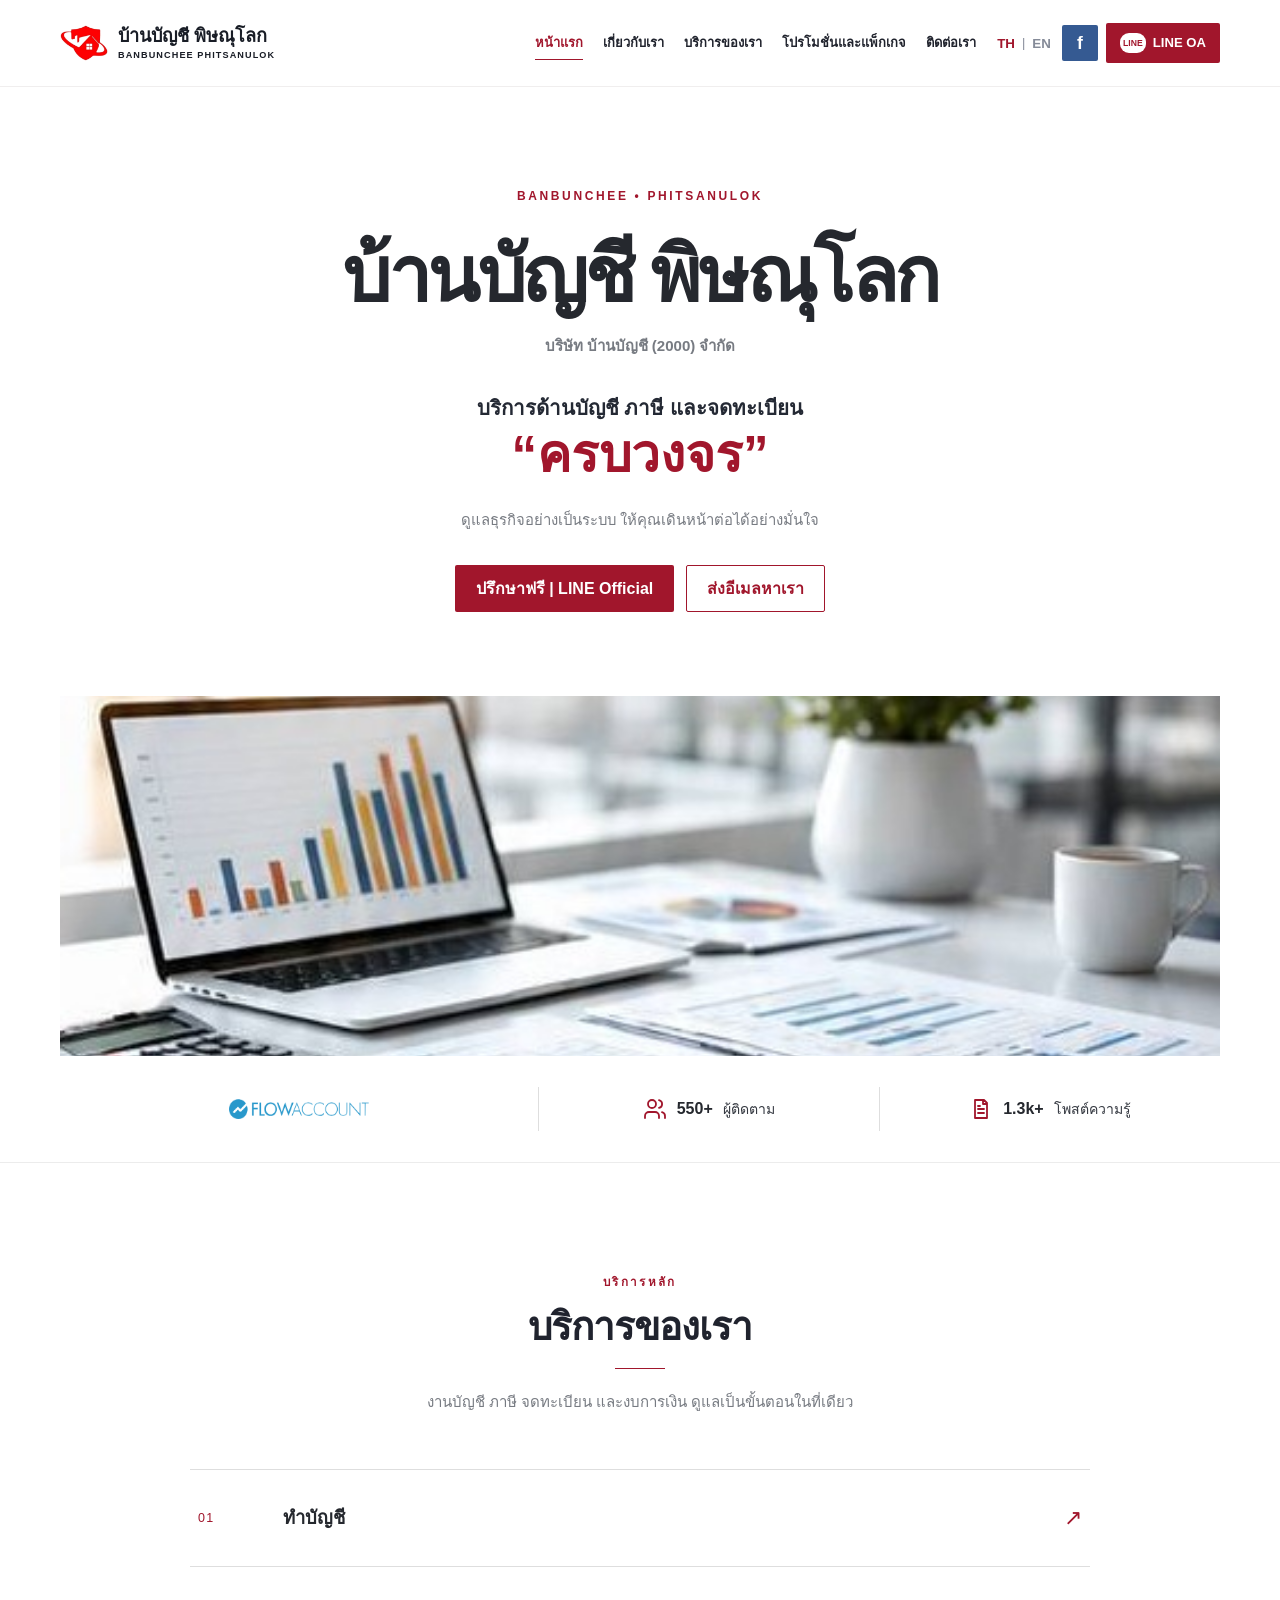
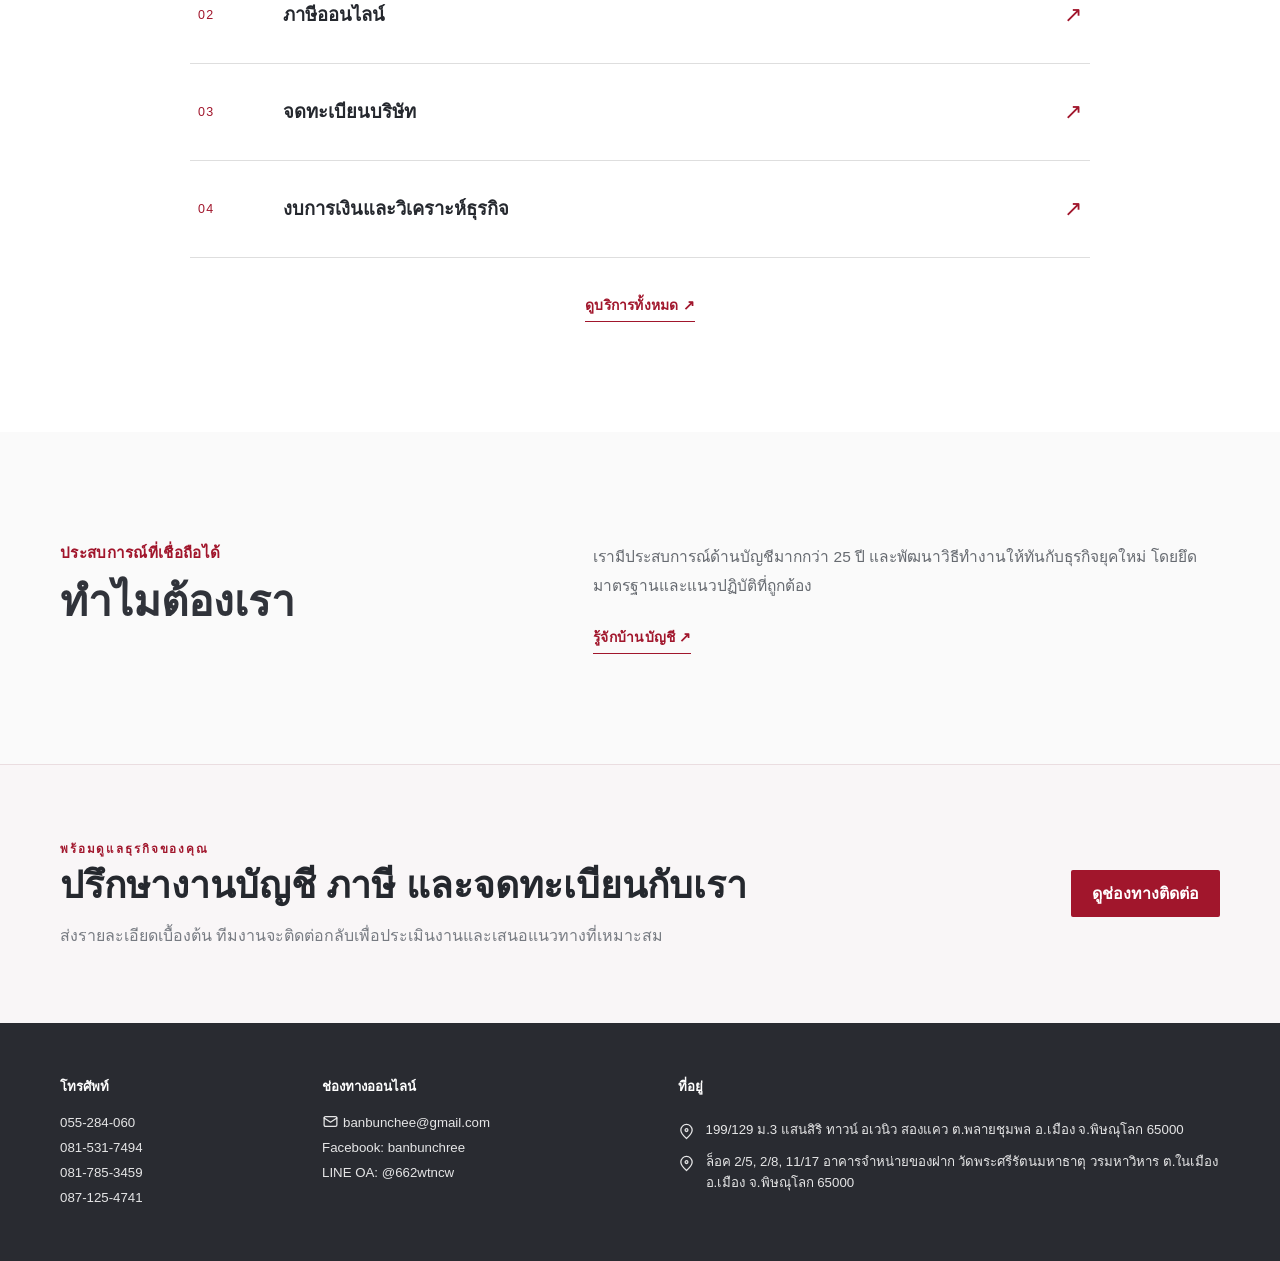
==== commit 726a8e39: "Correct Banbunchee Facebook link on index.html" ====
--- a/index.html
+++ b/index.html
@@ -5,8 +5,10 @@
   <meta name="viewport" content="width=device-width, initial-scale=1">
   <meta name="description" content="บ้านบัญชี พิษณุโลก บริการบัญชี ภาษี จดทะเบียนธุรกิจ และจัดทำงบการเงินแบบครบวงจร">
   <meta name="theme-color" content="#a90017">
-  <title>บ้านบัญชี พิษณุโลก | Banbunchee Phitsanulok</title>
+  <title>บ้านบัญชี พิษณุโลก | บ้านบัญชี พิษณุโลก</title>
   <link rel="stylesheet" href="css/style.css">
+  <link rel="stylesheet" href="css/consulting-layout.css">
+  <link rel="stylesheet" href="css/pages.css">
 </head>
 <body>
   <a class="skip-link" href="#main-content">ข้ามไปยังเนื้อหา</a>
@@ -29,35 +31,39 @@
 
   <header class="site-header" id="top">
     <div class="container nav-wrap">
-      <a class="brand" href="#top" aria-label="Banbunchee Phitsanulok home"><img src="assets/banbunchee-logo.png" alt="บ้านบัญชี พิษณุโลก Banbunchee Phitsanulok"></a>
+      <a class="brand" href="index.html" aria-label="บ้านบัญชี พิษณุโลก — กลับหน้าแรก">
+        <img class="brand-mark" src="assets/banbunchee-mark.png" alt="">
+        <span class="brand-name"><strong>บ้านบัญชี พิษณุโลก</strong><small>BANBUNCHEE PHITSANULOK</small></span>
+      </a>
       <button class="menu-toggle" type="button" aria-expanded="false" aria-controls="primary-nav">☰</button>
       <nav class="primary-nav" id="primary-nav" aria-label="Primary navigation">
-        <a href="#top" data-i18n="nav.home">หน้าแรก</a>
-        <a href="#services" data-i18n="nav.services">บริการของเรา</a>
-        <a href="#about" data-i18n="nav.about">เกี่ยวกับเรา</a>
-        <a href="#why-us" data-i18n="nav.why">ทำไมต้องเลือกเรา</a>
-        <a href="#process" data-i18n="nav.process">ขั้นตอนการใช้บริการ</a>
-        <a href="#contact" data-i18n="nav.contact">ติดต่อเรา</a>
+        <a href="index.html" aria-current="page" data-i18n="nav.home">หน้าแรก</a>
+        <a href="about.html" data-i18n="nav.about">เกี่ยวกับเรา</a>
+        <a href="services.html" data-i18n="nav.services">บริการของเรา</a>
+        <a href="packages.html" data-i18n="nav.packages">โปรโมชั่นและแพ็กเกจ</a>
+        <a href="contact.html" data-i18n="nav.contact">ติดต่อเรา</a>
       </nav>
       <div class="header-actions">
         <div class="language-switch" aria-label="Language selection"><button class="lang-btn active" type="button" data-lang="th">TH</button><span>|</span><button class="lang-btn" type="button" data-lang="en">EN</button></div>
-        <a class="social-btn facebook" href="https://facebook.com/banbunchee/" target="_blank" rel="noopener" aria-label="Facebook">f</a>
-        <a class="line-btn" href="https://line.me/R/ti/p/@662wtncw" target="_blank" rel="noopener"><span>LINE</span> LINE OA</a>
+        <a class="social-btn facebook" href="https://www.facebook.com/banbunchree/" target="_blank" rel="noopener" aria-label="Facebook">f</a>
+        <a class="line-btn" data-line-contact href="https://line.me/R/ti/p/%40662wtncw" target="_blank" rel="noopener"><span>LINE</span> LINE OA</a>
       </div>
     </div>
   </header>
 
   <main id="main-content">
+
     <section class="hero" aria-labelledby="hero-title">
       <div class="container hero-grid">
         <div class="hero-copy">
-          <p class="eyebrow" data-i18n="hero.eyebrow">Banbunchee Phitsanulok</p>
+          <p class="hero-eyebrow" data-i18n="hero.eyebrow">BANBUNCHEE • PHITSANULOK</p>
           <h1 id="hero-title" data-i18n="hero.title">บ้านบัญชี พิษณุโลก</h1>
+          <p class="hero-company" data-i18n="hero.company">บริษัท บ้านบัญชี (2000) จำกัด</p>
           <p class="hero-lead" data-i18n="hero.lead">บริการด้านบัญชี ภาษี และจดทะเบียน</p>
           <p class="hero-quote" data-i18n="hero.quote">“ครบวงจร”</p>
           <p class="hero-support" data-i18n="hero.support">ดูแลธุรกิจอย่างเป็นระบบ ให้คุณเดินหน้าต่อได้อย่างมั่นใจ</p>
           <div class="hero-actions">
-            <a class="btn btn-primary" href="https://line.me/R/ti/p/@662wtncw" target="_blank" rel="noopener" data-i18n="hero.line">ปรึกษาฟรี | LINE Official</a>
+            <a class="btn btn-primary" data-line-contact href="https://line.me/R/ti/p/%40662wtncw" target="_blank" rel="noopener" data-i18n="hero.line">ปรึกษาฟรี | LINE Official</a>
             <a class="btn btn-outline" href="mailto:banbunchee@gmail.com" data-i18n="hero.email">ส่งอีเมลหาเรา</a>
           </div>
         </div>
@@ -73,77 +79,42 @@
       </div>
     </section>
 
-    <section class="section" id="services">
+    <section class="section home-intro" aria-labelledby="home-services-title">
       <div class="container">
-        <div class="section-heading"><p class="section-kicker" data-i18n="services.kicker">บริการหลัก</p><h2 data-i18n="services.title">บริการของเรา</h2></div>
-        <div class="service-grid">
-          <article class="service-card"><div class="icon-circle"><svg><use href="#icon-building"/></svg></div><div><h3 data-i18n="services.registration.title">จดทะเบียนบริษัท</h3><p data-i18n="services.registration.text">ให้คำปรึกษาและรับจดทะเบียนบริษัท ห้างหุ้นส่วน และธุรกิจประเภทต่าง ๆ</p></div></article>
-          <article class="service-card"><div class="icon-circle"><svg><use href="#icon-calculator"/></svg></div><div><h3 data-i18n="services.accounting.title">ทำบัญชี</h3><p data-i18n="services.accounting.text">จัดทำบัญชีรายเดือน รายปี และรายงานทางการเงินอย่างถูกต้อง</p></div></article>
-          <article class="service-card"><div class="icon-circle"><svg><use href="#icon-tax"/></svg></div><div><h3 data-i18n="services.tax.title">ภาษีออนไลน์</h3><p data-i18n="services.tax.text">วางแผนและยื่นภาษีเงินได้ ภาษีมูลค่าเพิ่ม และภาษีหัก ณ ที่จ่าย</p></div></article>
-          <article class="service-card"><div class="icon-circle"><svg><use href="#icon-chart"/></svg></div><div><h3 data-i18n="services.statement.title">งบการเงินและวิเคราะห์ธุรกิจ</h3><p data-i18n="services.statement.text">จัดทำงบการเงิน วิเคราะห์ข้อมูล และเตรียมความพร้อมด้านการตรวจสอบ</p></div></article>
+        <div class="section-heading"><p class="section-kicker" data-i18n="services.kicker">บริการหลัก</p><h2 id="home-services-title" data-i18n="services.title">บริการของเรา</h2><p class="section-intro" data-i18n="home.servicesIntro">งานบัญชี ภาษี จดทะเบียน และงบการเงิน ดูแลเป็นขั้นตอนในที่เดียว</p></div>
+        <div class="home-service-list">
+          <a href="services.html#accounting"><span>01</span><strong data-i18n="services.accounting.title">ทำบัญชี</strong><span aria-hidden="true">↗</span></a>
+          <a href="services.html#tax"><span>02</span><strong data-i18n="services.tax.title">ภาษีออนไลน์</strong><span aria-hidden="true">↗</span></a>
+          <a href="services.html#registration"><span>03</span><strong data-i18n="services.registration.title">จดทะเบียนบริษัท</strong><span aria-hidden="true">↗</span></a>
+          <a href="services.html#statements"><span>04</span><strong data-i18n="services.statement.title">งบการเงินและวิเคราะห์ธุรกิจ</strong><span aria-hidden="true">↗</span></a>
         </div>
+        <div class="center-action"><a class="text-link" href="services.html" data-i18n="home.allServices">ดูบริการทั้งหมด ↗</a></div>
       </div>
     </section>
-
-    <section class="section section-soft" id="about">
-      <div class="container about-grid">
-        <div class="content-panel">
-          <p class="section-kicker" data-i18n="about.kicker">ประสบการณ์ที่เชื่อถือได้</p><h2 data-i18n="about.title">ทำไมต้องเรา</h2>
-          <p data-i18n="about.text">เรามีประสบการณ์ด้านบัญชีมากกว่า 25 ปี และมุ่งมั่นให้บริการครบวงจร ดูแลทุกขั้นตอนอย่างมืออาชีพ เพื่อช่วยให้เจ้าของธุรกิจบริหารงานได้อย่างคล่องตัว รวดเร็ว และมั่นใจ</p>
-          <div class="benefit-grid">
-            <div class="benefit"><svg><use href="#icon-trophy"/></svg><strong data-i18n="about.expStrong">มากกว่า 25 ปี</strong><span data-i18n="about.expText">ประสบการณ์</span></div>
-            <div class="benefit"><svg><use href="#icon-heart"/></svg><strong>One Stop Service</strong><span data-i18n="about.oneText">บริการครบวงจร</span></div>
-            <div class="benefit"><svg><use href="#icon-team"/></svg><strong data-i18n="about.teamStrong">ทีมงานมืออาชีพ</strong><span data-i18n="about.teamText">ดูแลใกล้ชิด</span></div>
-          </div>
-        </div>
-        <aside class="price-panel" aria-labelledby="price-title">
-          <h2 id="price-title" data-i18n="price.title">อัตราค่าบริการเริ่มต้น</h2>
-          <div class="price-list">
-            <div class="price-row"><span data-i18n="price.individual">บุคคลธรรมดา</span><strong><span data-i18n="price.from">เริ่มต้น</span> 1,000 <small data-i18n="price.month">บาท/เดือน</small></strong></div>
-            <div class="price-row"><span data-i18n="price.entity">นิติบุคคล</span><strong><span data-i18n="price.from">เริ่มต้น</span> 3,000 <small data-i18n="price.month">บาท/เดือน</small></strong></div>
-            <div class="price-row"><span data-i18n="price.partnership">จด หจก.</span><strong>5,000 <small data-i18n="price.baht">บาท</small></strong></div>
-            <div class="price-row"><span data-i18n="price.company">จดบริษัท</span><strong>12,000 <small data-i18n="price.baht">บาท</small></strong></div>
-          </div>
-          <p class="price-note" data-i18n="price.note">ราคาจริงขึ้นอยู่กับปริมาณเอกสารและขอบเขตบริการ กรุณาติดต่อเพื่อประเมินราคา</p>
-        </aside>
-      </div>
-    </section>
-
-    <section class="section" id="why-us">
-      <div class="container split-grid">
-        <div class="why-panel">
-          <p class="section-kicker" data-i18n="why.kicker">ชัดเจน ตรงไปตรงมา</p><h2 data-i18n="why.title">ทำไมต้องเลือก บ้านบัญชี พิษณุโลก</h2>
-          <ul class="check-list"><li data-i18n="why.item1">ให้คำปรึกษาอย่างตรงไปตรงมา</li><li data-i18n="why.item2">งานถูกต้อง ครบถ้วน และทันเวลา</li><li data-i18n="why.item3">ใช้เทคโนโลยีระบบบัญชีออนไลน์ FlowAccount</li><li data-i18n="why.item4">บริการใกล้ชิด รวดเร็ว และมั่นใจเสมอ</li></ul>
-        </div>
-        <div class="process-panel" id="process">
-          <p class="section-kicker" data-i18n="process.kicker">เริ่มต้นง่าย</p><h2 data-i18n="process.title">ขั้นตอนการใช้บริการ</h2>
-          <div class="process-grid">
-            <div class="process-step"><span>1</span><svg><use href="#icon-chat"/></svg><strong data-i18n="process.step1">ติดต่อเรา</strong></div>
-            <div class="process-step"><span>2</span><svg><use href="#icon-folder"/></svg><strong data-i18n="process.step2">ส่งข้อมูล / เอกสาร</strong></div>
-            <div class="process-step"><span>3</span><svg><use href="#icon-calculator"/></svg><strong data-i18n="process.step3">ประเมินและเสนอราคา</strong></div>
-            <div class="process-step"><span>4</span><svg><use href="#icon-handshake"/></svg><strong data-i18n="process.step4">เริ่มต้นทำงาน</strong></div>
-          </div>
-        </div>
-      </div>
-    </section>
-
-    <section class="contact-cta" id="contact">
-      <div class="container contact-cta-inner">
-        <div><p class="section-kicker light" data-i18n="contact.kicker">พร้อมดูแลธุรกิจของคุณ</p><h2 data-i18n="contact.title">ปรึกษางานบัญชี ภาษี และจดทะเบียนกับเรา</h2><p data-i18n="contact.text">ส่งรายละเอียดเบื้องต้น ทีมงานจะติดต่อกลับเพื่อประเมินงานและเสนอแนวทางที่เหมาะสม</p></div>
-        <div class="cta-buttons"><a class="btn btn-white" href="tel:055284050"><svg><use href="#icon-phone"/></svg><span>055-284050</span></a><a class="btn btn-line" href="https://line.me/R/ti/p/@662wtncw" target="_blank" rel="noopener">LINE OA</a></div>
-      </div>
-    </section>
+    <section class="section home-about" aria-labelledby="home-about-title"><div class="container home-about-grid"><div><p class="section-kicker" data-i18n="about.kicker">ประสบการณ์ที่เชื่อถือได้</p><h2 id="home-about-title" data-i18n="about.title">ทำไมต้องเรา</h2></div><div><p data-i18n="about.text">เรามีประสบการณ์ด้านบัญชีมากกว่า 25 ปี และพัฒนาวิธีทำงานให้ทันกับธุรกิจยุคใหม่ โดยยึดมาตรฐานและแนวปฏิบัติที่ถูกต้อง</p><a class="text-link" href="about.html" data-i18n="home.aboutLink">รู้จักบ้านบัญชี ↗</a></div></div></section>
+    <section class="contact-cta"><div class="container contact-cta-inner"><div><p class="section-kicker light" data-i18n="contact.kicker">พร้อมดูแลธุรกิจของคุณ</p><h2 data-i18n="contact.title">ปรึกษางานบัญชี ภาษี และจดทะเบียนกับเรา</h2><p data-i18n="contact.text">ส่งรายละเอียดเบื้องต้น ทีมงานจะติดต่อกลับเพื่อประเมินงานและเสนอแนวทางที่เหมาะสม</p></div><div class="cta-buttons"><a class="btn btn-primary" href="contact.html" data-i18n="home.contactPage">ดูช่องทางติดต่อ</a></div></div></section>
   </main>
 
-  <footer class="site-footer">
+  <footer class="site-footer" id="contact">
     <div class="container footer-grid">
-      <div class="footer-block"><img class="footer-logo" src="assets/banbunchee-logo.png" alt="บ้านบัญชี พิษณุโลก"><p data-i18n="footer.tagline">บริการบัญชี ภาษี และจดทะเบียนธุรกิจแบบครบวงจร</p></div>
-      <div class="footer-block"><h3 data-i18n="footer.phone">โทรศัพท์</h3><a href="tel:055284050">055-284050</a><a href="tel:0815337449">081-5337449</a><a href="tel:0817853435">081-7853435</a><a href="tel:0851429741">085-1429741</a></div>
-      <div class="footer-block"><h3 data-i18n="footer.online">ช่องทางออนไลน์</h3><a href="mailto:banbunchee@gmail.com"><svg><use href="#icon-mail"/></svg>banbunchee@gmail.com</a><a href="https://facebook.com/banbunchee/" target="_blank" rel="noopener">Facebook: banbunchee</a><a href="https://line.me/R/ti/p/@662wtncw" target="_blank" rel="noopener">LINE OA: @662wtncw</a></div>
-      <div class="footer-block"><h3 data-i18n="footer.address">ที่อยู่</h3><p class="address"><svg><use href="#icon-pin"/></svg><span data-i18n="footer.addressText">อำเภอเมืองพิษณุโลก จังหวัดพิษณุโลก 65000</span></p></div>
+      
+      <div class="footer-block"><h3 data-i18n="footer.phone">โทรศัพท์</h3><a href="tel:055284060">055-284-060</a><a href="tel:0815317494">081-531-7494</a><a href="tel:0817853459">081-785-3459</a><a href="tel:0871254741">087-125-4741</a></div>
+      <div class="footer-block"><h3 data-i18n="footer.online">ช่องทางออนไลน์</h3><a href="mailto:banbunchee@gmail.com"><svg><use href="#icon-mail"/></svg>banbunchee@gmail.com</a><a href="https://www.facebook.com/banbunchree/" target="_blank" rel="noopener">Facebook: banbunchree</a><a data-line-contact href="https://line.me/R/ti/p/%40662wtncw" target="_blank" rel="noopener">LINE OA: @662wtncw</a></div>
+      <div class="footer-block footer-addresses"><h3 data-i18n="footer.address">ที่อยู่</h3><p class="address"><svg><use href="#icon-pin"/></svg><span data-i18n="footer.addressOne">199/129 ม.3 แสนสิริ ทาวน์ อเวนิว สองแคว ต.พลายชุมพล อ.เมือง จ.พิษณุโลก 65000</span></p><p class="address"><svg><use href="#icon-pin"/></svg><span data-i18n="footer.addressTwo">ล็อค 2/5, 2/8, 11/17 อาคารจำหน่ายของฝาก วัดพระศรีรัตนมหาธาตุ วรมหาวิหาร ต.ในเมือง อ.เมือง จ.พิษณุโลก 65000</span></p></div>
     </div>
-    <div class="container footer-bottom"><span>© <span id="current-year"></span> Banbunchee Phitsanulok</span><a href="#top" data-i18n="footer.backTop">กลับด้านบน ↑</a></div>
+    <div class="container footer-bottom" hidden><span>© <span id="current-year"></span> Banbunchee Phitsanulok</span><a href="#top" data-i18n="footer.backTop">กลับด้านบน ↑</a></div>
   </footer>
+
+  <dialog class="line-dialog" id="line-contact-dialog" aria-labelledby="line-dialog-title">
+    <button class="line-dialog-close" type="button" aria-label="ปิด" data-close-line>×</button>
+    <p class="line-dialog-kicker">LINE Official Account</p>
+    <h2 id="line-dialog-title" data-i18n="line.title">ติดต่อบ้านบัญชีทาง LINE</h2>
+    <p class="line-dialog-intro" data-i18n="line.scan">เปิดเว็บบนคอม? สแกน QR ด้วยมือถือเพื่อเพิ่มเพื่อน</p>
+    <img class="line-qr" src="assets/line-oa-qr.png" width="224" height="224" alt="QR code สำหรับ LINE OA @662wtncw">
+    <p class="line-id">LINE ID <strong>@662wtncw</strong></p>
+    <a class="btn btn-line line-open" href="https://line.me/R/ti/p/%40662wtncw" target="_blank" rel="noopener" data-i18n="line.open">เปิด LINE บนอุปกรณ์นี้</a>
+    <p class="line-dialog-hint" data-i18n="line.hint">หากเปิดบนมือถือ กดปุ่มนี้ได้เลยโดยไม่ต้องสแกน</p>
+  </dialog>
 
   <script src="js/main.js"></script>
 </body>
--- a/css/style.css
+++ b/css/style.css
@@ -1 +1,74 @@
-:root{--red:#b0001c;--red-dark:#760011;--red-soft:#fff4f5;--navy:#101c35;--text:#293143;--muted:#6d7280;--line:#e7e8ec;--white:#fff;--shadow:0 14px 38px rgba(34,21,24,.09);--radius:18px}*{box-sizing:border-box}html{scroll-behavior:smooth}body{margin:0;color:var(--text);background:var(--white);font-family:"Noto Sans Thai","Leelawadee UI",Inter,Arial,sans-serif;line-height:1.65}img{max-width:100%;display:block}a{color:inherit;text-decoration:none}button,a{-webkit-tap-highlight-color:transparent}svg{width:1.5rem;height:1.5rem;fill:none;stroke:currentColor;stroke-width:1.8;stroke-linecap:round;stroke-linejoin:round}.svg-defs{position:absolute;width:0;height:0;overflow:hidden}.container{width:min(1180px,calc(100% - 40px));margin:0 auto}.skip-link{position:fixed;top:-60px;left:12px;z-index:2000;background:var(--navy);color:#fff;padding:10px 14px;border-radius:8px}.skip-link:focus{top:12px}.site-header{position:sticky;top:0;z-index:1000;background:rgba(255,255,255,.96);border-bottom:1px solid var(--line);backdrop-filter:blur(12px)}.nav-wrap{min-height:74px;display:flex;align-items:center;gap:22px}.brand{flex:0 0 auto}.brand img{width:232px;height:auto}.primary-nav{margin-left:auto;display:flex;align-items:center;gap:24px;font-size:.92rem;font-weight:650;color:#424959}.primary-nav a{position:relative;padding:26px 0;white-space:nowrap}.primary-nav a:after{content:"";position:absolute;left:0;bottom:18px;width:0;height:2px;background:var(--red);transition:width .2s ease}.primary-nav a:hover:after,.primary-nav a:focus-visible:after{width:100%}.header-actions{display:flex;align-items:center;gap:10px}.language-switch{display:inline-flex;align-items:center;gap:4px;color:#858b98;font-size:.8rem}.lang-btn{padding:3px;border:0;background:transparent;color:inherit;cursor:pointer;font-weight:700}.lang-btn.active{color:var(--red)}.social-btn{width:36px;height:36px;display:grid;place-items:center;color:#fff;border-radius:8px;font-size:1.1rem;font-weight:800}.facebook{background:#355a92}.line-btn{display:inline-flex;align-items:center;gap:7px;color:#fff;background:#18b753;border-radius:8px;padding:9px 13px;font-size:.82rem;font-weight:800;white-space:nowrap}.line-btn span{display:grid;place-items:center;width:26px;height:20px;border-radius:9px;background:#fff;color:#18b753;font-size:.54rem}.menu-toggle{display:none;margin-left:auto;width:42px;height:42px;border:1px solid var(--line);background:#fff;border-radius:10px;font-size:1.25rem}.hero{overflow:hidden;background:linear-gradient(105deg,#fff 0,#fff 52%,#f4f4f5 52%,#f4f4f5 100%)}.hero-grid{min-height:490px;display:grid;grid-template-columns:.95fr 1.05fr;align-items:stretch}.hero-copy{display:flex;flex-direction:column;justify-content:center;padding:58px 46px 58px 0;position:relative;z-index:2}.hero-copy:after{content:"";position:absolute;right:-98px;top:0;bottom:0;width:190px;background:linear-gradient(90deg,#fff 35%,rgba(255,255,255,0));transform:skewX(-11deg);z-index:-1}.eyebrow,.section-kicker{margin:0 0 6px;color:var(--red);font-size:.95rem;font-weight:800;letter-spacing:.02em}.hero h1{margin:0;color:var(--navy);font-size:clamp(2.5rem,5vw,4.7rem);line-height:1.03;letter-spacing:-.03em}.hero-lead{margin:18px 0 0;color:#343c4d;font-size:clamp(1.05rem,2vw,1.42rem);font-weight:750}.hero-quote{margin:2px 0;color:var(--red);font-size:clamp(2rem,4vw,3.5rem);line-height:1.2;font-weight:900}.hero-support{margin:8px 0 0;max-width:520px;color:var(--muted);font-size:.98rem}.hero-actions{margin-top:26px;display:flex;gap:12px;flex-wrap:wrap}.btn{min-height:46px;display:inline-flex;align-items:center;justify-content:center;gap:8px;border-radius:9px;padding:11px 18px;border:1px solid transparent;font-weight:800;transition:transform .2s ease,box-shadow .2s ease,background .2s ease}.btn:hover{transform:translateY(-2px);box-shadow:0 10px 20px rgba(31,20,23,.12)}.btn-primary{background:var(--red);color:#fff}.btn-outline{color:var(--red);border-color:var(--red);background:#fff}.hero-image{background-image:linear-gradient(90deg,rgba(255,255,255,.03),rgba(0,0,0,.03)),url("../assets/hero-accounting.jpg");background-size:cover;background-position:center;min-height:490px}.trust-strip{border-top:1px solid var(--line);border-bottom:1px solid var(--line);background:#fff}.trust-grid{min-height:88px;display:grid;grid-template-columns:1.3fr 1fr 1fr;align-items:center}.partner-logo{height:52px;display:flex;align-items:center;padding-left:38px}.partner-logo img{width:142px}.trust-item{height:44px;display:flex;justify-content:center;align-items:center;gap:10px;border-left:1px solid var(--line);color:var(--red)}.trust-item strong{color:var(--navy);font-size:1.12rem}.trust-item span{color:var(--muted);font-size:.88rem}.section{padding:78px 0}.section-soft{background:#f7f7f8}.section-heading{text-align:center;margin-bottom:30px}.section-heading h2,.content-panel h2,.why-panel h2,.process-panel h2,.contact-cta h2{margin:0;color:var(--navy);font-size:clamp(1.7rem,3vw,2.55rem);line-height:1.2}.service-grid{display:grid;grid-template-columns:repeat(4,1fr);gap:16px}.service-card{min-height:174px;display:flex;gap:16px;align-items:flex-start;padding:24px 20px;border:1px solid var(--line);border-radius:15px;background:#fff;box-shadow:0 8px 30px rgba(40,36,37,.04)}.service-card h3{margin:4px 0 6px;color:var(--navy);font-size:1.05rem;line-height:1.35}.service-card p{margin:0;color:var(--muted);font-size:.87rem;line-height:1.55}.icon-circle{flex:0 0 56px;width:56px;height:56px;display:grid;place-items:center;color:#fff;background:linear-gradient(145deg,#d00022,#8f0016);border-radius:50%;box-shadow:0 8px 20px rgba(176,0,28,.22)}.icon-circle svg{width:29px;height:29px}.about-grid{display:grid;grid-template-columns:1.02fr .98fr;gap:24px;align-items:stretch}.content-panel,.why-panel,.process-panel{background:#fff;border:1px solid var(--line);border-radius:var(--radius);padding:34px;box-shadow:var(--shadow)}.content-panel>p:not(.section-kicker){color:var(--muted)}.benefit-grid{margin-top:30px;display:grid;grid-template-columns:repeat(3,1fr)}.benefit{min-height:122px;display:flex;flex-direction:column;justify-content:center;align-items:center;text-align:center;padding:12px;border-right:1px solid var(--line)}.benefit:last-child{border-right:0}.benefit svg{width:33px;height:33px;color:var(--red);margin-bottom:8px}.benefit strong{color:var(--navy);font-size:.94rem}.benefit span{color:var(--muted);font-size:.8rem}.price-panel{position:relative;overflow:hidden;color:#fff;background:linear-gradient(145deg,#bd001f,#870015);border-radius:var(--radius);padding:32px;box-shadow:0 18px 44px rgba(130,0,20,.22)}.price-panel:before{content:"";position:absolute;width:240px;height:240px;border-radius:50%;top:-135px;right:-70px;background:rgba(255,255,255,.08)}.price-panel h2{position:relative;text-align:center;margin:0 0 18px;color:#fff;font-size:1.5rem}.price-list{position:relative;display:grid;gap:9px}.price-row{display:flex;align-items:center;justify-content:space-between;gap:16px;padding:12px 16px;color:#3d3d45;background:rgba(255,255,255,.95);border-radius:8px}.price-row>span{font-weight:700}.price-row strong{color:var(--red);font-size:1.05rem;text-align:right}.price-row small{color:#555;font-size:.72rem}.price-note{position:relative;margin:14px 0 0;font-size:.77rem;color:rgba(255,255,255,.82)}.split-grid{display:grid;grid-template-columns:.92fr 1.08fr;gap:24px;align-items:stretch}.check-list{list-style:none;padding:0;margin:24px 0 0;display:grid;gap:13px}.check-list li{position:relative;padding-left:30px;color:#454b58}.check-list li:before{content:"✓";position:absolute;left:0;top:-2px;color:var(--red);font-size:1.2rem;font-weight:900}.process-grid{margin-top:26px;display:grid;grid-template-columns:repeat(4,1fr);gap:6px}.process-step{position:relative;min-height:132px;display:flex;flex-direction:column;align-items:center;justify-content:center;text-align:center;padding:14px 8px}.process-step:not(:last-child):after{content:"›";position:absolute;top:49%;right:-7px;color:#bdc0c6;font-size:2rem;transform:translateY(-50%)}.process-step>span{position:absolute;top:5px;left:8px;width:24px;height:24px;display:grid;place-items:center;color:#fff;background:var(--red);border-radius:50%;font-size:.72rem;font-weight:800}.process-step svg{width:42px;height:42px;color:var(--red);margin-bottom:12px}.process-step strong{color:var(--navy);font-size:.86rem;line-height:1.35}.contact-cta{color:#fff;background:linear-gradient(115deg,#850014 0,#b90020 55%,#7b0012 100%);padding:54px 0}.contact-cta-inner{display:grid;grid-template-columns:1fr auto;align-items:center;gap:28px}.section-kicker.light{color:#ffd6dd}.contact-cta h2{color:#fff;max-width:720px}.contact-cta p:not(.section-kicker){margin-bottom:0;color:rgba(255,255,255,.82)}.cta-buttons{display:flex;gap:10px;flex-wrap:wrap;justify-content:flex-end}.btn-white{background:#fff;color:var(--red)}.btn-line{background:#17b657;color:#fff}.site-footer{background:#5d000d;color:rgba(255,255,255,.88)}.footer-grid{padding:44px 0 30px;display:grid;grid-template-columns:1.4fr .8fr 1.2fr 1.25fr;gap:34px}.footer-logo{width:220px;background:#fff;border-radius:8px;padding:5px;margin-bottom:14px}.footer-block{display:flex;flex-direction:column;align-items:flex-start;gap:6px;font-size:.88rem}.footer-block h3{margin:0 0 7px;color:#fff;font-size:.98rem}.footer-block p{margin:0}.footer-block a:hover{color:#fff;text-decoration:underline}.footer-block svg{width:17px;height:17px;margin-right:4px;vertical-align:-3px}.address{display:flex;align-items:flex-start;gap:7px}.address svg{flex:0 0 auto;margin-top:4px}.footer-bottom{min-height:58px;display:flex;align-items:center;justify-content:space-between;gap:20px;border-top:1px solid rgba(255,255,255,.16);color:rgba(255,255,255,.62);font-size:.78rem}:focus-visible{outline:3px solid rgba(176,0,28,.35);outline-offset:3px}@media(max-width:1100px){.primary-nav{gap:15px;font-size:.82rem}.brand img{width:200px}.line-btn{display:none}.service-grid{grid-template-columns:repeat(2,1fr)}}@media(max-width:860px){.nav-wrap{min-height:66px}.brand img{width:192px}.menu-toggle{display:block}.primary-nav{position:absolute;top:66px;left:0;right:0;display:none;flex-direction:column;align-items:stretch;gap:0;margin:0;padding:10px 20px 18px;background:#fff;border-bottom:1px solid var(--line);box-shadow:0 12px 24px rgba(25,25,25,.08)}.primary-nav.open{display:flex}.primary-nav a{padding:10px 0}.primary-nav a:after{bottom:7px}.header-actions{margin-left:0}.social-btn{display:none}.hero{background:#fff}.hero-grid{grid-template-columns:1fr}.hero-copy{padding:52px 0 42px}.hero-copy:after{display:none}.hero-image{min-height:330px;border-radius:18px 18px 0 0}.trust-grid{grid-template-columns:1fr 1fr;padding:12px 0}.partner-logo{grid-column:1/-1;justify-content:center;padding:0}.trust-item:first-of-type{border-left:0}.about-grid,.split-grid,.contact-cta-inner,.footer-grid{grid-template-columns:1fr}.contact-cta-inner{text-align:center}.cta-buttons{justify-content:center}.footer-grid{gap:24px}}@media(max-width:620px){.container{width:min(100% - 28px,1180px)}.nav-wrap{gap:8px}.brand{order:1}.brand img{width:150px}.header-actions{order:2;margin-left:auto;gap:3px}.language-switch{display:inline-flex!important;flex:0 0 auto;font-size:.76rem}.lang-btn{padding:4px 2px}.menu-toggle{order:3;margin-left:0;flex:0 0 42px}.service-grid{grid-template-columns:1fr}.service-card{min-height:unset}.trust-item{flex-wrap:wrap;align-content:center;gap:5px 8px;text-align:center}.trust-item span{flex-basis:100%}.section{padding:58px 0}.content-panel,.why-panel,.process-panel,.price-panel{padding:25px 20px}.benefit-grid{grid-template-columns:1fr}.benefit{min-height:104px;border-right:0;border-bottom:1px solid var(--line)}.benefit:last-child{border-bottom:0}.price-row{align-items:flex-start}.process-grid{grid-template-columns:repeat(2,1fr);gap:10px}.process-step:nth-child(2):after{display:none}.hero h1{font-size:2.55rem}.hero-image{min-height:240px}.footer-bottom{padding:18px 0;flex-direction:column;align-items:flex-start}}+:root{--red:#b0001c;--red-dark:#760011;--red-soft:#fff4f5;--navy:#101c35;--text:#293143;--muted:#6d7280;--line:#e7e8ec;--white:#fff;--shadow:0 14px 38px rgba(34,21,24,.09);--radius:18px}*{box-sizing:border-box}html{scroll-behavior:smooth}body{margin:0;color:var(--text);background:var(--white);font-family:"Noto Sans Thai","Leelawadee UI",Inter,Arial,sans-serif;line-height:1.65}img{max-width:100%;display:block}a{color:inherit;text-decoration:none}button,a{-webkit-tap-highlight-color:transparent}svg{width:1.5rem;height:1.5rem;fill:none;stroke:currentColor;stroke-width:1.8;stroke-linecap:round;stroke-linejoin:round}.svg-defs{position:absolute;width:0;height:0;overflow:hidden}.container{width:min(1180px,calc(100% - 40px));margin:0 auto}.skip-link{position:fixed;top:-60px;left:12px;z-index:2000;background:var(--navy);color:#fff;padding:10px 14px;border-radius:8px}.skip-link:focus{top:12px}.site-header{position:sticky;top:0;z-index:1000;background:rgba(255,255,255,.96);border-bottom:1px solid var(--line);backdrop-filter:blur(12px)}.nav-wrap{min-height:74px;display:flex;align-items:center;gap:22px}.brand{flex:0 0 auto}.brand img{width:232px;height:auto}.primary-nav{margin-left:auto;display:flex;align-items:center;gap:24px;font-size:.92rem;font-weight:650;color:#424959}.primary-nav a{position:relative;padding:26px 0;white-space:nowrap}.primary-nav a:after{content:"";position:absolute;left:0;bottom:18px;width:0;height:2px;background:var(--red);transition:width .2s ease}.primary-nav a:hover:after,.primary-nav a:focus-visible:after{width:100%}.header-actions{display:flex;align-items:center;gap:10px}.language-switch{display:inline-flex;align-items:center;gap:4px;color:#858b98;font-size:.8rem}.lang-btn{padding:3px;border:0;background:transparent;color:inherit;cursor:pointer;font-weight:700}.lang-btn.active{color:var(--red)}.social-btn{width:36px;height:36px;display:grid;place-items:center;color:#fff;border-radius:8px;font-size:1.1rem;font-weight:800}.facebook{background:#355a92}.line-btn{display:inline-flex;align-items:center;gap:7px;color:#fff;background:#18b753;border-radius:8px;padding:9px 13px;font-size:.82rem;font-weight:800;white-space:nowrap}.line-btn span{display:grid;place-items:center;width:26px;height:20px;border-radius:9px;background:#fff;color:#18b753;font-size:.54rem}.menu-toggle{display:none;margin-left:auto;width:42px;height:42px;border:1px solid var(--line);background:#fff;border-radius:10px;font-size:1.25rem}.hero{overflow:hidden;background:linear-gradient(105deg,#fff 0,#fff 52%,#f4f4f5 52%,#f4f4f5 100%)}.hero-grid{min-height:490px;display:grid;grid-template-columns:.95fr 1.05fr;align-items:stretch}.hero-copy{display:flex;flex-direction:column;justify-content:center;padding:58px 46px 58px 0;position:relative;z-index:2}.hero-copy:after{content:"";position:absolute;right:-98px;top:0;bottom:0;width:190px;background:linear-gradient(90deg,#fff 35%,rgba(255,255,255,0));transform:skewX(-11deg);z-index:-1}.eyebrow,.section-kicker{margin:0 0 6px;color:var(--red);font-size:.95rem;font-weight:800;letter-spacing:.02em}.hero h1{margin:0;color:var(--navy);font-size:clamp(2.5rem,5vw,4.7rem);line-height:1.03;letter-spacing:-.03em}.hero-lead{margin:18px 0 0;color:#343c4d;font-size:clamp(1.05rem,2vw,1.42rem);font-weight:750}.hero-quote{margin:2px 0;color:var(--red);font-size:clamp(2rem,4vw,3.5rem);line-height:1.2;font-weight:900}.hero-support{margin:8px 0 0;max-width:520px;color:var(--muted);font-size:.98rem}.hero-actions{margin-top:26px;display:flex;gap:12px;flex-wrap:wrap}.btn{min-height:46px;display:inline-flex;align-items:center;justify-content:center;gap:8px;border-radius:9px;padding:11px 18px;border:1px solid transparent;font-weight:800;transition:transform .2s ease,box-shadow .2s ease,background .2s ease}.btn:hover{transform:translateY(-2px);box-shadow:0 10px 20px rgba(31,20,23,.12)}.btn-primary{background:var(--red);color:#fff}.btn-outline{color:var(--red);border-color:var(--red);background:#fff}.hero-image{background-image:linear-gradient(90deg,rgba(255,255,255,.03),rgba(0,0,0,.03)),url("../assets/hero-accounting.jpg");background-size:cover;background-position:center;min-height:490px}.trust-strip{border-top:1px solid var(--line);border-bottom:1px solid var(--line);background:#fff}.trust-grid{min-height:88px;display:grid;grid-template-columns:1.3fr 1fr 1fr;align-items:center}.partner-logo{height:52px;display:flex;align-items:center;padding-left:38px}.partner-logo img{width:142px}.trust-item{height:44px;display:flex;justify-content:center;align-items:center;gap:10px;border-left:1px solid var(--line);color:var(--red)}.trust-item strong{color:var(--navy);font-size:1.12rem}.trust-item span{color:var(--muted);font-size:.88rem}.section{padding:78px 0}.section-soft{background:#f7f7f8}.section-heading{text-align:center;margin-bottom:30px}.section-heading h2,.content-panel h2,.why-panel h2,.process-panel h2,.contact-cta h2{margin:0;color:var(--navy);font-size:clamp(1.7rem,3vw,2.55rem);line-height:1.2}.service-grid{display:grid;grid-template-columns:repeat(4,1fr);gap:16px}.service-card{min-height:174px;display:flex;gap:16px;align-items:flex-start;padding:24px 20px;border:1px solid var(--line);border-radius:15px;background:#fff;box-shadow:0 8px 30px rgba(40,36,37,.04)}.service-card h3{margin:4px 0 6px;color:var(--navy);font-size:1.05rem;line-height:1.35}.service-card p{margin:0;color:var(--muted);font-size:.87rem;line-height:1.55}.icon-circle{flex:0 0 56px;width:56px;height:56px;display:grid;place-items:center;color:#fff;background:linear-gradient(145deg,#d00022,#8f0016);border-radius:50%;box-shadow:0 8px 20px rgba(176,0,28,.22)}.icon-circle svg{width:29px;height:29px}.about-grid{display:grid;grid-template-columns:1.02fr .98fr;gap:24px;align-items:stretch}.content-panel,.why-panel,.process-panel{background:#fff;border:1px solid var(--line);border-radius:var(--radius);padding:34px;box-shadow:var(--shadow)}.content-panel>p:not(.section-kicker){color:var(--muted)}.benefit-grid{margin-top:30px;display:grid;grid-template-columns:repeat(3,1fr)}.benefit{min-height:122px;display:flex;flex-direction:column;justify-content:center;align-items:center;text-align:center;padding:12px;border-right:1px solid var(--line)}.benefit:last-child{border-right:0}.benefit svg{width:33px;height:33px;color:var(--red);margin-bottom:8px}.benefit strong{color:var(--navy);font-size:.94rem}.benefit span{color:var(--muted);font-size:.8rem}.price-panel{position:relative;overflow:hidden;color:#fff;background:linear-gradient(145deg,#bd001f,#870015);border-radius:var(--radius);padding:32px;box-shadow:0 18px 44px rgba(130,0,20,.22)}.price-panel:before{content:"";position:absolute;width:240px;height:240px;border-radius:50%;top:-135px;right:-70px;background:rgba(255,255,255,.08)}.price-panel h2{position:relative;text-align:center;margin:0 0 18px;color:#fff;font-size:1.5rem}.price-list{position:relative;display:grid;gap:9px}.price-row{display:flex;align-items:center;justify-content:space-between;gap:16px;padding:12px 16px;color:#3d3d45;background:rgba(255,255,255,.95);border-radius:8px}.price-row>span{font-weight:700}.price-row strong{color:var(--red);font-size:1.05rem;text-align:right}.price-row small{color:#555;font-size:.72rem}.price-note{position:relative;margin:14px 0 0;font-size:.77rem;color:rgba(255,255,255,.82)}.split-grid{display:grid;grid-template-columns:.92fr 1.08fr;gap:24px;align-items:stretch}.check-list{list-style:none;padding:0;margin:24px 0 0;display:grid;gap:13px}.check-list li{position:relative;padding-left:30px;color:#454b58}.check-list li:before{content:"✓";position:absolute;left:0;top:-2px;color:var(--red);font-size:1.2rem;font-weight:900}.process-grid{margin-top:26px;display:grid;grid-template-columns:repeat(4,1fr);gap:6px}.process-step{position:relative;min-height:132px;display:flex;flex-direction:column;align-items:center;justify-content:center;text-align:center;padding:14px 8px}.process-step:not(:last-child):after{content:"›";position:absolute;top:49%;right:-7px;color:#bdc0c6;font-size:2rem;transform:translateY(-50%)}.process-step>span{position:absolute;top:5px;left:8px;width:24px;height:24px;display:grid;place-items:center;color:#fff;background:var(--red);border-radius:50%;font-size:.72rem;font-weight:800}.process-step svg{width:42px;height:42px;color:var(--red);margin-bottom:12px}.process-step strong{color:var(--navy);font-size:.86rem;line-height:1.35}.contact-cta{color:#fff;background:linear-gradient(115deg,#850014 0,#b90020 55%,#7b0012 100%);padding:54px 0}.contact-cta-inner{display:grid;grid-template-columns:1fr auto;align-items:center;gap:28px}.section-kicker.light{color:#ffd6dd}.contact-cta h2{color:#fff;max-width:720px}.contact-cta p:not(.section-kicker){margin-bottom:0;color:rgba(255,255,255,.82)}.cta-buttons{display:flex;gap:10px;flex-wrap:wrap;justify-content:flex-end}.btn-white{background:#fff;color:var(--red)}.btn-line{background:#17b657;color:#fff}.site-footer{background:#5d000d;color:rgba(255,255,255,.88)}.footer-grid{padding:44px 0 30px;display:grid;grid-template-columns:1.4fr .8fr 1.2fr 1.25fr;gap:34px}.footer-logo{width:220px;background:#fff;border-radius:8px;padding:5px;margin-bottom:14px}.footer-block{display:flex;flex-direction:column;align-items:flex-start;gap:6px;font-size:.88rem}.footer-block h3{margin:0 0 7px;color:#fff;font-size:.98rem}.footer-block p{margin:0}.footer-block a:hover{color:#fff;text-decoration:underline}.footer-block svg{width:17px;height:17px;margin-right:4px;vertical-align:-3px}.address{display:flex;align-items:flex-start;gap:7px}.address svg{flex:0 0 auto;margin-top:4px}.footer-bottom{min-height:58px;display:flex;align-items:center;justify-content:space-between;gap:20px;border-top:1px solid rgba(255,255,255,.16);color:rgba(255,255,255,.62);font-size:.78rem}:focus-visible{outline:3px solid rgba(176,0,28,.35);outline-offset:3px}@media(max-width:1100px){.primary-nav{gap:15px;font-size:.82rem}.brand img{width:200px}.line-btn{display:none}.service-grid{grid-template-columns:repeat(2,1fr)}}@media(max-width:860px){.nav-wrap{min-height:66px}.brand img{width:192px}.menu-toggle{display:block}.primary-nav{position:absolute;top:66px;left:0;right:0;display:none;flex-direction:column;align-items:stretch;gap:0;margin:0;padding:10px 20px 18px;background:#fff;border-bottom:1px solid var(--line);box-shadow:0 12px 24px rgba(25,25,25,.08)}.primary-nav.open{display:flex}.primary-nav a{padding:10px 0}.primary-nav a:after{bottom:7px}.header-actions{margin-left:0}.social-btn{display:none}.hero{background:#fff}.hero-grid{grid-template-columns:1fr}.hero-copy{padding:52px 0 42px}.hero-copy:after{display:none}.hero-image{min-height:330px;border-radius:18px 18px 0 0}.trust-grid{grid-template-columns:1fr 1fr;padding:12px 0}.partner-logo{grid-column:1/-1;justify-content:center;padding:0}.trust-item:first-of-type{border-left:0}.about-grid,.split-grid,.contact-cta-inner,.footer-grid{grid-template-columns:1fr}.contact-cta-inner{text-align:center}.cta-buttons{justify-content:center}.footer-grid{gap:24px}}@media(max-width:620px){.container{width:min(100% - 28px,1180px)}.nav-wrap{gap:8px}.brand{order:1}.brand img{width:150px}.header-actions{order:2;margin-left:auto;gap:3px}.language-switch{display:inline-flex!important;flex:0 0 auto;font-size:.76rem}.lang-btn{padding:4px 2px}.menu-toggle{order:3;margin-left:0;flex:0 0 42px}.service-grid{grid-template-columns:1fr}.service-card{min-height:unset}.trust-item{flex-wrap:wrap;align-content:center;gap:5px 8px;text-align:center}.trust-item span{flex-basis:100%}.section{padding:58px 0}.content-panel,.why-panel,.process-panel,.price-panel{padding:25px 20px}.benefit-grid{grid-template-columns:1fr}.benefit{min-height:104px;border-right:0;border-bottom:1px solid var(--line)}.benefit:last-child{border-bottom:0}.price-row{align-items:flex-start}.process-grid{grid-template-columns:repeat(2,1fr);gap:10px}.process-step:nth-child(2):after{display:none}.hero h1{font-size:2.55rem}.hero-image{min-height:240px}.footer-bottom{padding:18px 0;flex-direction:column;align-items:flex-start}}
+:root{--red:#ac061a;--red-dark:#6f1012;--navy:#172030;--text:#24242b;--muted:#555963;--line:#e2e2e5;--radius:10px;--shadow:none}
+body{line-height:1.5}
+.container{width:min(1320px,calc(100% - 58px))}
+.site-header{position:relative;background:#fff;backdrop-filter:none}
+.nav-wrap{min-height:70px;gap:18px}
+.brand img{width:220px}
+.primary-nav{gap:22px;font-size:.86rem;color:#20232d}
+.primary-nav a{padding:20px 0}
+.header-actions{gap:8px}.line-btn,.social-btn{border-radius:4px}
+.hero{background:#fff}
+.hero-grid{width:100%;max-width:1500px;min-height:330px;grid-template-columns:46% 54%}
+.hero-copy{padding:24px 20px 24px max(30px,calc((100vw - 1320px)/2));}
+.hero-copy:after{right:-77px;width:90px;transform:none;background:linear-gradient(90deg,#fff 15%,transparent)}
+.hero h1{font-size:clamp(2.1rem,3.65vw,3.8rem);line-height:1.15;letter-spacing:0}
+.hero-company{margin:0;color:var(--red-dark);font-size:clamp(1.2rem,2.25vw,2.1rem);font-weight:800}
+.hero-lead{margin:12px 0 0;color:#242934;font-size:clamp(1rem,1.65vw,1.45rem)}
+.hero-quote{margin:0;color:var(--red);font-size:clamp(2rem,3.6vw,3.5rem)}
+.hero-actions{margin-top:12px}.btn{min-height:42px;padding:8px 17px;border-radius:4px}
+.hero-image{min-height:330px;background-image:url("../assets/hero-accounting.jpg");background-position:center;background-size:cover}
+.trust-grid{min-height:64px;grid-template-columns:repeat(3,1fr)}
+.partner-logo{height:auto;justify-content:center;padding:0}.partner-logo img{width:140px}
+.trust-item{height:34px}.trust-item strong{font-size:1rem}.trust-item span{color:#343840}
+.section{padding:8px 0}
+.section-soft{background:#fff}
+.section-heading{margin-bottom:8px}
+.section-heading h2,.content-panel h2,.why-panel h2,.process-panel h2{font-size:1.23rem;color:#20232e}
+.service-grid{gap:10px}
+.service-card{min-height:122px;align-items:center;gap:12px;padding:15px;border-radius:11px;box-shadow:none}
+.service-card h3{font-size:1rem;margin:0 0 3px}
+.service-card p{font-size:.77rem;line-height:1.35}
+.icon-circle{flex-basis:60px;width:60px;height:60px;box-shadow:none}
+.about-grid,.split-grid{gap:10px}
+.content-panel,.why-panel,.process-panel{padding:18px;border-radius:10px;box-shadow:none}
+.content-panel{border-color:transparent}
+.content-panel>p:not(.section-kicker){margin:6px 0;color:#32353e;font-size:.94rem}
+.benefit-grid{margin-top:14px}.benefit{min-height:96px}.benefit svg{margin-bottom:4px}
+.benefit strong{font-size:.82rem}.benefit span{font-size:.78rem}
+.price-panel{padding:13px 32px;border-radius:7px;box-shadow:none;background:linear-gradient(120deg,#a50018,#b9001d)}
+.price-panel:before{display:none}
+.price-panel h2{font-size:1.23rem;margin:0 0 6px}
+.price-list{gap:4px}.price-row{min-height:39px;padding:4px 16px;border-radius:4px}
+.price-row strong{font-size:.96rem}.price-note{font-size:.68rem;margin:6px 0 0}
+.split-grid{grid-template-columns:.95fr 1.05fr}.why-panel,.process-panel{padding:12px 20px}
+.check-list{margin:6px 0 0;gap:3px}.check-list li{padding-left:23px;font-size:.82rem}.check-list li:before{top:-2px}
+.process-grid{margin-top:4px}.process-step{min-height:95px;padding:5px}.process-step>span{display:none}
+.process-step svg{width:42px;height:42px;margin-bottom:6px;border:1px solid #eee;border-radius:50%;padding:7px;box-sizing:content-box}
+.process-step strong{font-size:.76rem}
+.contact-cta[hidden],.footer-bottom[hidden]{display:none}
+.site-footer{background:linear-gradient(100deg,#711a1b,#5d0c0f)}
+.footer-grid{padding:12px 0;grid-template-columns:1fr 1.35fr 1.25fr;gap:18px}
+.footer-block{font-size:.79rem;gap:1px}.footer-block h3{display:none}.footer-block a{overflow-wrap:anywhere}.footer-block .address{line-height:1.35}
+.footer-grid{grid-template-columns:.72fr 1.12fr 1.8fr}.footer-addresses{gap:7px}.footer-addresses .address{margin:0}
+
+@media(max-width:1100px){.brand img{width:190px}.primary-nav{gap:11px;font-size:.75rem}.service-grid{grid-template-columns:repeat(4,1fr)}.service-card{padding:10px}.icon-circle{flex-basis:46px;width:46px;height:46px}.icon-circle svg{width:24px;height:24px}}
+@media(max-width:860px){.container{width:min(100% - 32px,1320px)}.nav-wrap{min-height:62px}.primary-nav{top:62px}.hero-grid{grid-template-columns:1fr;min-height:0}.hero-copy{padding:30px 20px}.hero-copy:after{display:none}.hero-image{min-height:260px}.service-grid{grid-template-columns:repeat(2,1fr)}.about-grid,.split-grid{grid-template-columns:1fr}.footer-grid{grid-template-columns:repeat(2,1fr)}}
+@media(max-width:620px){.brand img{width:150px}.hero-copy{padding:25px 16px}.hero h1{font-size:2.25rem}.hero-company{font-size:1.18rem}.hero-image{min-height:190px}.trust-grid{grid-template-columns:repeat(3,1fr);padding:8px 0}.partner-logo{grid-column:auto}.partner-logo img{width:95px}.trust-item{height:auto;gap:2px 4px}.trust-item svg{width:17px}.trust-item strong{font-size:.8rem}.trust-item span{font-size:.67rem}.section{padding:15px 0}.service-grid{grid-template-columns:1fr 1fr}.service-card{display:block;min-height:150px}.service-card .icon-circle{margin-bottom:6px}.benefit-grid{grid-template-columns:repeat(3,1fr)}.benefit{border-bottom:0;border-right:1px solid var(--line);padding:5px}.benefit:last-child{border-right:0}.price-panel{padding:16px}.process-grid{grid-template-columns:repeat(4,1fr)}.process-step:nth-child(2):after{display:block}.process-step svg{width:27px;height:27px;padding:5px}.process-step strong{font-size:.65rem}.footer-grid{grid-template-columns:1fr 1fr;gap:14px}.footer-block{font-size:.72rem}}
+.brand{display:inline-flex;align-items:center;gap:7px;min-width:0}
+.brand .brand-mark{width:48px;height:49px;object-fit:contain;flex:none}
+.brand-name{display:flex;flex-direction:column;white-space:nowrap;line-height:1.14;color:#191d26}
+.brand-name strong{font-family:"Noto Sans Thai","Thonburi",Tahoma,sans-serif;font-size:1.14rem;font-weight:800}
+.brand-name small{font-family:Arial,sans-serif;font-size:.61rem;font-weight:700;letter-spacing:.025em;margin-top:4px}
+@media(max-width:1100px){.brand .brand-mark{width:42px;height:44px}.brand-name strong{font-size:1rem}.brand-name small{font-size:.54rem}}
+@media(max-width:620px){.brand{gap:3px}.brand .brand-mark{width:31px;height:35px}.brand-name strong{font-size:.76rem}.brand-name small{font-size:.41rem;letter-spacing:0}}
+.line-dialog{width:min(390px,calc(100% - 28px));max-height:calc(100dvh - 28px);overflow:auto;border:0;border-radius:16px;padding:26px 25px;text-align:center;color:var(--text);box-shadow:0 22px 70px #1b161a55}
+.line-dialog::backdrop{background:rgba(13,18,29,.62)}
+.line-dialog-close{position:absolute;top:7px;right:11px;border:0;background:transparent;color:#535861;font-size:2rem;line-height:1;cursor:pointer}
+.line-dialog-kicker{margin:0 0 3px;color:#18a454;font-size:.8rem;font-weight:800;letter-spacing:.04em}
+.line-dialog h2{margin:0;color:var(--navy);font-size:1.4rem;line-height:1.35}
+.line-dialog-intro{margin:9px 0 12px;font-size:.88rem;color:var(--muted)}
+.line-qr{display:block;width:224px;height:224px;max-width:100%;margin:0 auto;padding:9px;background:#fff;border:1px solid var(--line);border-radius:9px}
+.line-id{margin:10px 0 14px;font-size:.94rem}.line-id strong{color:var(--red);font-size:1.1rem;user-select:all}
+.line-open{display:flex;width:100%;background:#19af55;color:#fff}
+.line-dialog-hint{margin:10px 0 0;color:var(--muted);font-size:.78rem}
--- a/css/consulting-layout.css
+++ b/css/consulting-layout.css
@@ -0,0 +1,21 @@
+/* Layout inspired by the supplied Bericht page PDFs, adapted to Banbunchee CI. */
+:root{--red:#a1162c;--red-dark:#75182a;--navy:#25282e;--text:#30333a;--muted:#777b82;--line:#dedede;--shadow:none;--radius:0}
+body{background:#fff;color:var(--text)}
+.container{width:min(1160px,calc(100% - 64px))}
+.site-header{background:rgba(255,255,255,.97);border-bottom:1px solid #f0eeee;backdrop-filter:blur(12px)}
+.nav-wrap{min-height:86px}.brand{gap:9px}.brand .brand-mark{width:49px;height:50px}.brand-name strong{font-size:1.13rem}.brand-name small{font-size:.57rem;letter-spacing:.12em}
+.primary-nav{gap:20px;font-size:.81rem}.primary-nav a{padding:29px 0}.primary-nav a:after{bottom:22px;height:1px}
+.social-btn,.line-btn,.btn{border-radius:2px}.line-btn{background:var(--red);padding:10px 14px}.line-btn span{color:var(--red)}
+.hero{background:#fff}.hero-grid{display:flex;flex-direction:column;min-height:0;align-items:center}.hero-copy{width:100%;max-width:880px;align-items:center;text-align:center;padding:100px 0 84px}.hero-copy:after{display:none}.hero-eyebrow{margin:0 0 26px;color:var(--red);font-size:.75rem;font-weight:700;letter-spacing:.22em}.hero h1{color:var(--navy);font-size:clamp(3rem,6vw,5.5rem);line-height:1.16;letter-spacing:-.045em}.hero-company{margin:15px 0 0;color:var(--muted);font-size:.94rem}.hero-lead{margin:35px 0 0;font-size:clamp(1.05rem,1.6vw,1.42rem);font-weight:650}.hero-quote{font-size:clamp(2.1rem,4vw,3.3rem);line-height:1.25;margin:0;color:var(--red)}.hero-support{margin:20px auto 0;max-width:530px;color:var(--muted);font-size:.93rem;line-height:1.8}.hero-actions{justify-content:center;margin-top:31px}.btn{min-height:47px;padding:10px 20px}.btn-primary{background:var(--red)}.btn-outline{color:var(--red);border-color:var(--red);background:#fff}
+.hero-image{width:min(100%,1160px);min-height:360px;background-size:cover;background-position:center 55%;margin-bottom:0}
+.trust-strip{border:0;border-bottom:1px solid #ececec;background:#fff}.trust-grid{min-height:106px;grid-template-columns:1.4fr 1fr 1fr}.partner-logo{padding-left:0}.trust-item{height:44px;color:var(--red)}.trust-item strong{color:var(--navy)}
+.section{padding:110px 0}.section-heading{text-align:center;margin:0 auto 54px;max-width:720px}.section-heading .section-kicker{font-size:.73rem;letter-spacing:.2em;color:var(--red);margin:0 0 13px}.section-heading h2,.content-panel h2,.why-panel h2,.process-panel h2{font-size:clamp(2rem,3vw,3.15rem);letter-spacing:-.025em;line-height:1.2}.section-heading h2:after{content:"";display:block;width:50px;height:1px;margin:18px auto 0;background:var(--red)}.section-intro{max-width:590px;margin:20px auto 0;color:var(--muted);font-size:.94rem;line-height:1.75}
+.service-grid{grid-template-columns:repeat(2,minmax(0,1fr));gap:0 42px}.service-card{min-height:180px;display:flex;align-items:center;gap:23px;padding:26px 8px;border:0;border-top:1px solid #dedede;border-radius:0;box-shadow:none;background:#fff}.service-card:nth-last-child(-n+2){border-bottom:1px solid #dedede}.service-card .icon-circle{flex:0 0 58px;width:58px;height:58px;color:var(--red);background:#fff;border:1px solid #eacbd1;border-radius:50%;box-shadow:none}.icon-circle svg{width:27px;height:27px}.service-card h3{font-size:1.13rem;margin:0 0 8px}.service-card p{font-size:.87rem;line-height:1.75}
+.section-soft{background:#fafafa}.about-grid{grid-template-columns:1fr .92fr;gap:72px;align-items:start}.content-panel,.why-panel,.process-panel{background:transparent;border:0;border-radius:0;box-shadow:none;padding:0}.content-panel h2:after,.why-panel h2:after,.process-panel h2:after{content:"";display:block;width:48px;height:1px;background:var(--red);margin:18px 0 23px}.content-panel>p:not(.section-kicker){font-size:.95rem;line-height:1.9;color:#666a70}.benefit-grid{margin-top:43px;border-top:1px solid #e3e3e3}.benefit{min-height:142px;padding:14px 8px}.benefit svg{width:28px;height:28px}.benefit strong{font-size:.88rem}.benefit span{font-size:.74rem}
+.price-panel{padding:37px 39px;color:var(--text);background:#fff;border:1px solid #e6e2e2;border-top:3px solid var(--red);border-radius:0;box-shadow:none}.price-panel:before{display:none}.price-panel h2{color:var(--navy);font-size:1.46rem;margin:0 0 24px}.price-list{gap:0}.price-row{min-height:64px;padding:13px 1px;border-radius:0;border-bottom:1px solid #ebebeb;background:#fff}.price-row:first-child{border-top:1px solid #ebebeb}.price-row strong{color:var(--red)}.price-note{margin-top:20px;color:#777b82;line-height:1.7}
+#why-us{background:#fff}.split-grid{grid-template-columns:.92fr 1.08fr;gap:80px}.check-list{margin:23px 0 0;gap:16px}.check-list li{line-height:1.65}.process-grid{margin-top:17px;grid-template-columns:repeat(2,1fr);gap:0}.process-step{min-height:116px;border-bottom:1px solid #e6e6e6}.process-step:nth-child(odd){border-right:1px solid #e6e6e6}.process-step:not(:last-child):after{display:none}.process-step>span{display:none}.process-step svg{color:var(--red);width:32px;height:32px;margin-bottom:10px}.process-step strong{font-size:.88rem}
+.contact-cta{display:block;padding:75px 0;background:#f9f6f7;color:var(--navy);border-top:1px solid #eadde0}.contact-cta-inner{grid-template-columns:1fr auto;gap:35px}.section-kicker.light{color:var(--red);letter-spacing:.16em;font-size:.73rem}.contact-cta h2{color:var(--navy);font-size:clamp(1.9rem,2.9vw,2.8rem)}.contact-cta p:not(.section-kicker){color:var(--muted);max-width:630px}.btn-white{color:#fff;background:var(--red)}.btn-line{background:#22a853;color:#fff}
+.site-footer{background:#292b31}.footer-grid{padding:54px 0;grid-template-columns:.75fr 1.06fr 1.8fr;gap:36px}.footer-block{gap:5px;font-size:.83rem}.footer-block h3{display:block;margin:0 0 11px;color:#fff;font-size:.83rem}.footer-addresses{gap:11px}.footer-addresses .address{margin:0;line-height:1.6}
+@media(max-width:1100px){.primary-nav{gap:11px;font-size:.75rem}.line-btn{display:none}.about-grid,.split-grid{gap:45px}}
+@media(max-width:860px){.container{width:min(100% - 40px,1160px)}.nav-wrap{min-height:70px}.primary-nav{top:70px}.hero-copy{padding:76px 0 65px}.hero-image{min-height:285px}.about-grid,.split-grid{grid-template-columns:1fr}.footer-grid{grid-template-columns:1fr 1fr}.footer-addresses{grid-column:1/-1}.contact-cta-inner{grid-template-columns:1fr}.cta-buttons{justify-content:flex-start}}
+@media(max-width:620px){.container{width:min(100% - 32px,1160px)}.brand .brand-mark{width:40px;height:41px}.brand-name strong{font-size:.91rem}.brand-name small{font-size:.43rem;letter-spacing:.06em}.hero-copy{padding:55px 0 48px}.hero-eyebrow{margin-bottom:18px;font-size:.65rem}.hero h1{font-size:2.68rem}.hero-company{font-size:.79rem}.hero-lead{margin-top:27px;font-size:1.04rem}.hero-quote{font-size:2.45rem}.hero-support{font-size:.86rem}.hero-actions{gap:8px}.hero-actions .btn{font-size:.78rem}.hero-image{min-height:205px}.trust-grid{grid-template-columns:1fr 1fr;padding:16px 0}.partner-logo{grid-column:1/-1;justify-content:center;padding:0 0 12px}.trust-item{padding:0 4px}.section{padding:74px 0}.section-heading{margin-bottom:36px}.service-grid{grid-template-columns:1fr}.service-card{min-height:140px;gap:15px;padding:19px 2px}.service-card:nth-last-child(2){border-bottom:0}.service-card:nth-last-child(1){border-bottom:1px solid #dedede}.service-card .icon-circle{flex-basis:49px;width:49px;height:49px}.service-card h3{font-size:.99rem}.service-card p{font-size:.81rem}.benefit-grid{grid-template-columns:repeat(3,1fr)}.benefit{border-bottom:0;border-right:1px solid var(--line);padding:8px 3px}.benefit strong{font-size:.7rem}.benefit span{font-size:.66rem}.price-panel{padding:27px}.split-grid{gap:52px}.process-grid{grid-template-columns:repeat(2,1fr)}.process-step{min-height:111px}.contact-cta{padding:55px 0}.footer-grid{grid-template-columns:1fr;gap:27px}.footer-addresses{grid-column:auto}}
--- a/css/pages.css
+++ b/css/pages.css
@@ -0,0 +1,19 @@
+/* Shared five-page navigation and content layouts. */
+.primary-nav a[aria-current="page"]{color:var(--red)}.primary-nav a[aria-current="page"]:after{width:100%}
+.page-heading{padding:100px 0 92px;text-align:center;background:#fff;border-bottom:1px solid #ededed}.page-heading .container{max-width:840px}.page-heading .section-kicker{margin:0 0 16px;color:var(--red);font-size:.75rem;letter-spacing:.2em}.page-heading h1{margin:0;color:var(--navy);font-size:clamp(2.8rem,5vw,4.5rem);line-height:1.18;letter-spacing:-.035em}.page-heading h1:after{content:"";display:block;width:54px;height:1px;margin:24px auto 0;background:var(--red)}.page-heading p:last-child{max-width:680px;margin:25px auto 0;color:var(--muted);line-height:1.85;font-size:.99rem}
+.home-service-list{max-width:900px;margin:auto;border-top:1px solid #dedede}.home-service-list a{display:grid;grid-template-columns:65px 1fr 30px;align-items:center;gap:20px;min-height:97px;padding:13px 8px;border-bottom:1px solid #dedede}.home-service-list a>span:first-child,.package-index,.service-number,.location-index{color:var(--red);font-size:.78rem;letter-spacing:.1em}.home-service-list strong{font-size:1.15rem;color:var(--navy);font-weight:650}.home-service-list a>span:last-child{text-align:right;color:var(--red);font-size:1.4rem}.home-service-list a:hover strong,.text-link:hover{color:var(--red)}.center-action{text-align:center;margin-top:35px}.text-link{display:inline-block;color:var(--red);font-size:.87rem;font-weight:750;letter-spacing:.015em;border-bottom:1px solid currentColor;padding-bottom:5px}.home-about{background:#fafafa}.home-about-grid{display:grid;grid-template-columns:.85fr 1.15fr;gap:70px;align-items:start}.home-about h2{margin:12px 0 0;font-size:clamp(2.1rem,3.3vw,3.2rem);line-height:1.2}.home-about-grid>div:last-child p{margin:0 0 24px;font-size:.97rem;color:#666a70;line-height:1.9}
+.about-page-grid{display:grid;grid-template-columns:1fr 1fr;gap:90px;align-items:center}.about-statement{position:relative;min-height:350px;display:flex;align-items:center;justify-content:center;border:1px solid #e6e6e6;padding:60px;text-align:center}.about-statement:before,.about-statement:after{content:"";position:absolute;width:48px;height:48px;border-color:var(--red);border-style:solid}.about-statement:before{top:-1px;left:-1px;border-width:2px 0 0 2px}.about-statement:after{right:-1px;bottom:-1px;border-width:0 2px 2px 0}.about-statement p{position:relative;margin:0;font-size:clamp(1.35rem,2vw,1.8rem);line-height:1.65;color:var(--navy)}.statement-mark{position:absolute;left:50%;top:18px;transform:translateX(-50%);font-size:4rem;line-height:1;color:#eacbd1}.about-page-grid h2{font-size:clamp(1.8rem,2.4vw,2.7rem);line-height:1.25;margin:0}.about-page-grid .check-list{margin-top:32px}.values-grid{display:grid;grid-template-columns:repeat(3,1fr);gap:0;border-top:1px solid #dedede;border-bottom:1px solid #dedede}.values-grid>div{padding:35px 23px;text-align:center;border-right:1px solid #dedede}.values-grid>div:last-child{border-right:0}.values-grid svg{color:var(--red);width:34px;height:34px}.values-grid h3{margin:18px 0 0;font-size:1rem;font-weight:650}
+.service-detail-list{border-top:1px solid #ddd}.service-detail{display:grid;grid-template-columns:60px 90px 1fr;align-items:center;gap:36px;min-height:210px;padding:32px 16px;border-bottom:1px solid #ddd;scroll-margin-top:100px}.service-symbol{width:70px;height:70px;display:grid;place-items:center;border:1px solid #dfbec5;border-radius:50%;color:var(--red)}.service-symbol svg{width:35px;height:35px}.service-detail h2{font-size:clamp(1.45rem,2vw,2rem);margin:0 0 10px}.service-detail p{max-width:650px;margin:0;color:var(--muted);line-height:1.75}.process-wide{grid-template-columns:repeat(4,1fr);max-width:950px;margin:45px auto 0}.process-wide .process-step{border-right:1px solid #e6e6e6}.process-wide .process-step:last-child{border-right:0}
+.package-list{border-top:1px solid #ddd}.package-item{display:grid;grid-template-columns:70px 1fr auto;align-items:center;gap:35px;min-height:200px;padding:35px 10px;border-bottom:1px solid #ddd}.package-item h2{font-size:clamp(1.5rem,2vw,2.1rem);margin:0 0 12px}.package-item p{max-width:560px;margin:0;color:var(--muted);line-height:1.75}.package-item .text-link{white-space:nowrap}
+.contact-page-grid{display:grid;grid-template-columns:.85fr 1.15fr;gap:90px}.contact-method h2,.location-list h2{font-size:clamp(1.9rem,2.5vw,2.6rem);margin:0 0 20px}.contact-method p{color:var(--muted)}.contact-method .btn{margin:16px 0 5px}.contact-method .contact-line-id{font-size:.88rem}.contact-method h3{font-size:.91rem;margin:25px 0 9px}.contact-method>a:not(.btn){display:block;width:max-content;max-width:100%;margin:5px 0;color:var(--text);overflow-wrap:anywhere}.contact-method>a:not(.btn):hover{color:var(--red)}.contact-divider{width:100%;height:1px;background:#ddd;margin:25px 0}.location-list article{display:grid;grid-template-columns:45px 1fr;gap:15px;padding:26px 0;border-top:1px solid #ddd}.location-list article p{margin:0;line-height:1.8}.qr-contact{display:flex;gap:24px;align-items:center;padding:24px;margin-top:18px;background:#fafafa}.qr-contact img{flex:none;width:140px;height:140px;object-fit:contain}.qr-contact p{margin:8px 0 0;color:var(--muted);line-height:1.6;font-size:.88rem}
+@media(max-width:860px){.page-heading{padding:75px 0}.home-about-grid,.about-page-grid,.contact-page-grid{grid-template-columns:1fr;gap:45px}.about-statement{min-height:260px}.package-item{grid-template-columns:45px 1fr}.package-item .text-link{grid-column:2}.service-detail{grid-template-columns:45px 70px 1fr;gap:20px}}
+@media(max-width:620px){.page-heading{padding:62px 0 56px}.page-heading h1{font-size:2.7rem}.page-heading p:last-child{font-size:.89rem}.home-service-list a{grid-template-columns:36px 1fr 20px;gap:13px;min-height:80px}.home-service-list strong{font-size:.97rem}.home-about-grid{gap:25px}.about-statement{min-height:220px;padding:50px 25px}.values-grid{grid-template-columns:1fr}.values-grid>div{border-right:0;border-bottom:1px solid #dedede;padding:25px}.values-grid>div:last-child{border-bottom:0}.service-detail{grid-template-columns:35px 53px 1fr;gap:11px;min-height:156px;padding:24px 0}.service-symbol{width:49px;height:49px}.service-symbol svg{width:23px;height:23px}.service-detail h2{font-size:1.11rem}.service-detail p{font-size:.8rem}.process-wide{grid-template-columns:repeat(2,1fr)}.process-wide .process-step:nth-child(2){border-right:0}.process-wide .process-step:nth-child(-n+2){border-bottom:1px solid #e6e6e6}.package-item{gap:14px;min-height:0;padding:27px 0}.package-item h2{font-size:1.28rem}.package-item p{font-size:.83rem}.contact-page-grid{gap:55px}.qr-contact{flex-direction:column;align-items:flex-start}.qr-contact img{width:130px;height:130px}}
+.about-story{background:#fff;padding-bottom:35px}.about-story-grid{display:grid;grid-template-columns:.8fr 1.2fr;gap:80px;align-items:start}.about-story-grid .section-kicker{font-size:.73rem;letter-spacing:.14em}.about-story-grid h2{font-size:clamp(2rem,3vw,3rem);line-height:1.3;margin:13px 0 0;color:var(--navy)}.about-story-copy{border-left:1px solid #dedede;padding-left:35px}.about-story-copy p{font-size:1rem;line-height:2;color:#5f636b;margin:0 0 24px}.about-story-copy p:last-child{margin-bottom:0}
+.about-owner{background:#fafafa}.about-owner-grid{display:grid;grid-template-columns:1fr .82fr;gap:clamp(40px,8vw,120px);align-items:center;max-width:1100px}.about-owner-copy{max-width:520px}.about-owner-copy h2{font-size:clamp(2rem,3.2vw,3rem);line-height:1.3;color:var(--navy);margin:14px 0 20px}.about-owner-role{font-size:1rem;font-weight:700;color:var(--red);margin:0 0 24px}.about-owner-copy p:last-child{font-size:1rem;color:#5f636b;line-height:1.95;margin:0}.about-owner-photo{margin:0;max-width:440px}.about-owner-photo img{display:block;width:100%;height:auto;aspect-ratio:896/1195;object-fit:cover}
+@media(max-width:860px){.about-story-grid{grid-template-columns:1fr;gap:25px}.about-story-copy{padding-left:25px}}
+@media(max-width:860px){.about-owner-grid{grid-template-columns:1fr;gap:34px}.about-owner-photo{width:min(100%,440px)}}
+@media(max-width:620px){.about-story{padding-bottom:20px}.about-story-grid{gap:20px}.about-story-copy p{font-size:.9rem;line-height:1.85}}
+@media(max-width:620px){.about-owner-copy h2{font-size:2rem}.about-owner-copy p:last-child{font-size:.9rem;line-height:1.85}}
+.offer-section{padding-bottom:95px}.offer-grid{display:grid;grid-template-columns:repeat(2,minmax(0,1fr));gap:26px;max-width:1000px;margin:auto}.offer-card{padding:38px 42px 42px;border:1px solid #dedede;border-top:3px solid var(--red);background:#fff}.offer-heading{display:flex;align-items:center;gap:15px}.offer-number{color:var(--red);font-size:.76rem;letter-spacing:.1em}.offer-card h3{margin:0;color:var(--navy);font-size:clamp(1.4rem,2vw,1.9rem)}.offer-fee{color:var(--muted);margin:18px 0 15px;font-size:.9rem}.offer-price{border-top:1px solid #e8e8e8;padding-top:19px;margin-bottom:30px}.offer-price strong{display:block;color:var(--red);font-size:clamp(2.2rem,3vw,3rem);line-height:1.2}.offer-price strong span{font-size:.39em;font-weight:650}.offer-price div{margin-top:8px;color:#777b82;font-size:.9rem}.offer-price del{color:#888}.offer-card .btn{font-size:.85rem}.promo-benefits{padding-top:90px}.benefit-list{display:grid;grid-template-columns:repeat(2,minmax(0,1fr));gap:0 35px;list-style:none;margin:0 auto;padding:0;max-width:1000px;border-top:1px solid #ddd}.benefit-list li{position:relative;min-height:80px;display:flex;align-items:center;padding:17px 16px 17px 48px;border-bottom:1px solid #ddd;line-height:1.55}.benefit-list li:before{content:"✓";position:absolute;left:15px;color:var(--red);font-weight:800}.related-grid{display:grid;grid-template-columns:repeat(3,1fr);gap:0;max-width:1000px;margin:auto;border-top:1px solid #ddd}.related-grid span{padding:27px 16px;border-bottom:1px solid #ddd;text-align:center;color:#4f535b}.related-grid span:not(:nth-child(3n)){border-right:1px solid #ddd}
+@media(max-width:860px){.offer-card{padding:30px}.benefit-list{grid-template-columns:1fr}.related-grid{grid-template-columns:repeat(2,1fr)}.related-grid span:not(:nth-child(3n)){border-right:0}.related-grid span:nth-child(odd){border-right:1px solid #ddd}}
+@media(max-width:620px){.offer-grid{grid-template-columns:1fr;gap:15px}.offer-section{padding-bottom:65px}.offer-card{padding:28px}.offer-card h3{font-size:1.35rem}.offer-price strong{font-size:2.4rem}.benefit-list li{min-height:67px;font-size:.87rem}.related-grid span{padding:19px 10px;font-size:.83rem}}
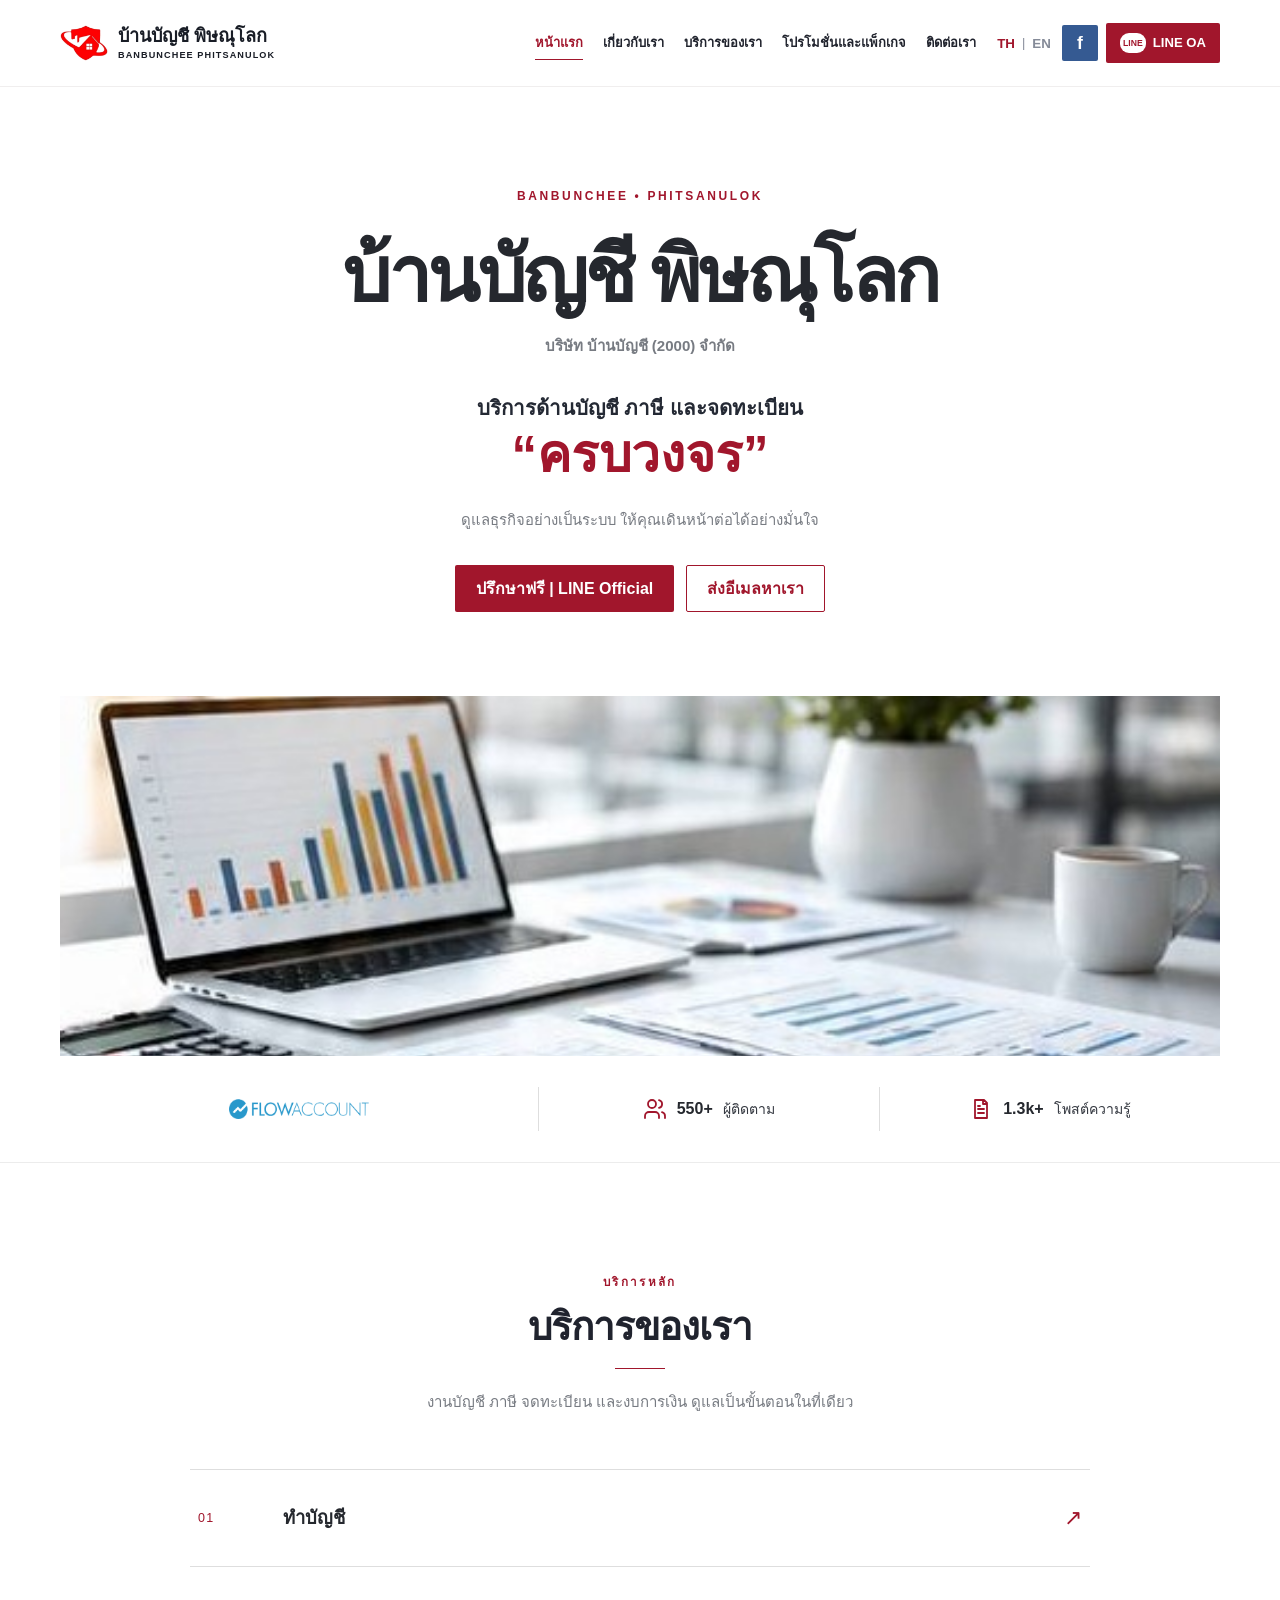
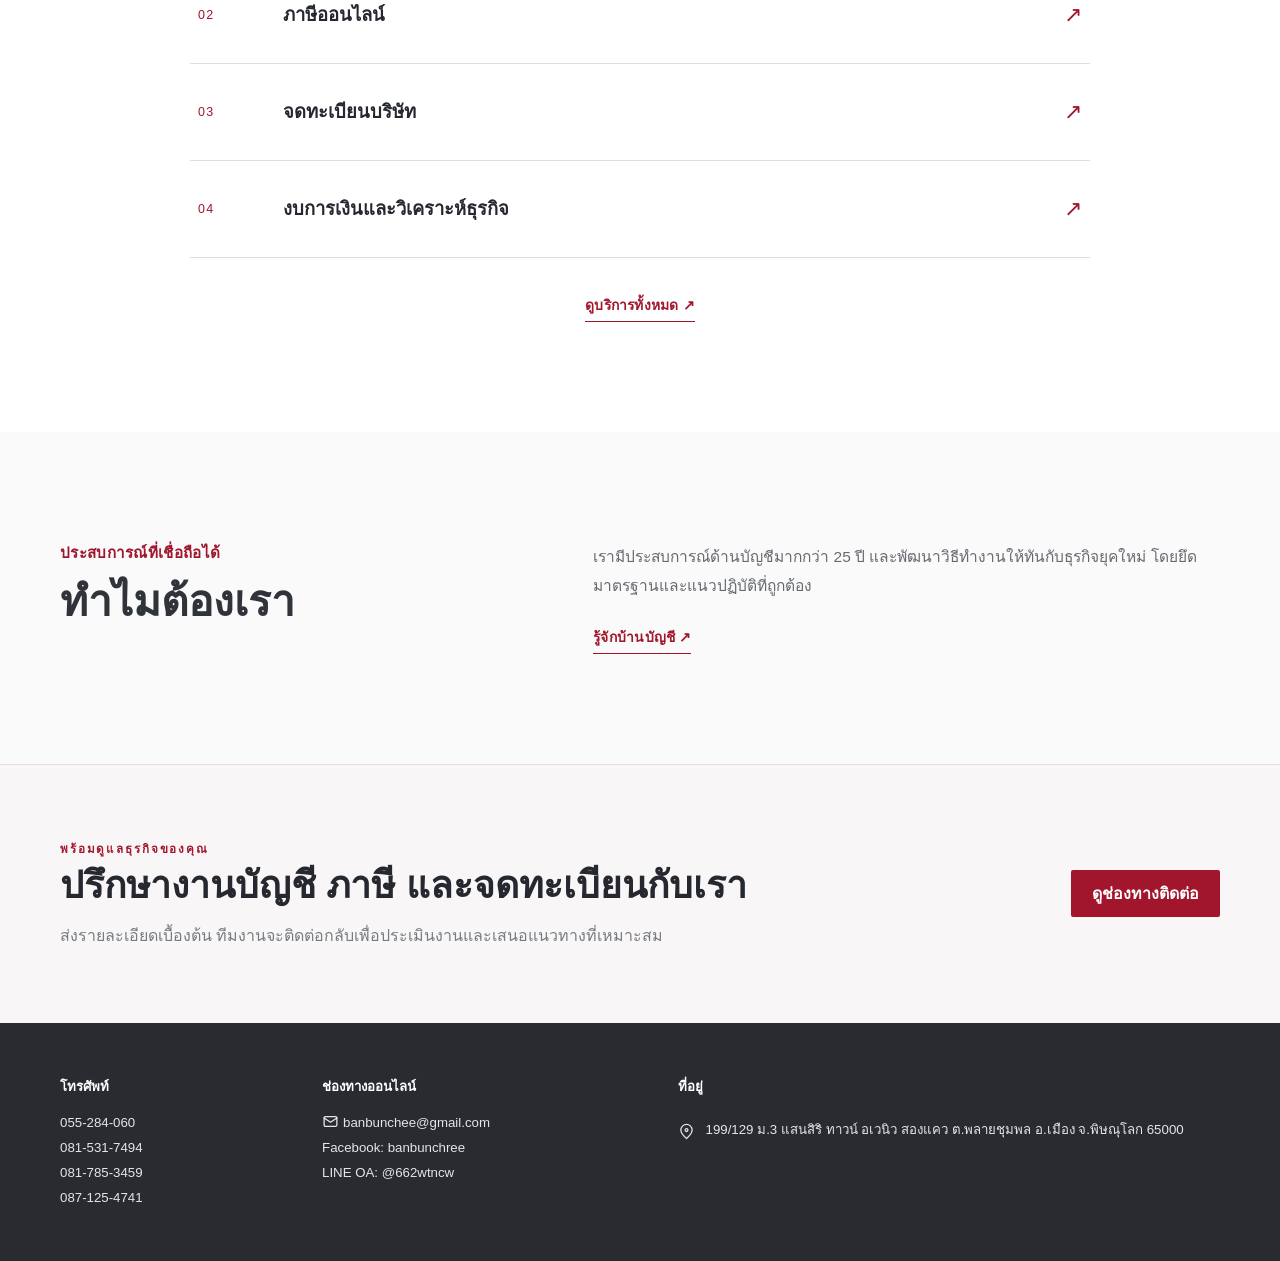
==== commit 7033f41e: "Update office address to latest confirmed location" ====
--- a/index.html
+++ b/index.html
@@ -100,7 +100,7 @@
       
       <div class="footer-block"><h3 data-i18n="footer.phone">โทรศัพท์</h3><a href="tel:055284060">055-284-060</a><a href="tel:0815317494">081-531-7494</a><a href="tel:0817853459">081-785-3459</a><a href="tel:0871254741">087-125-4741</a></div>
       <div class="footer-block"><h3 data-i18n="footer.online">ช่องทางออนไลน์</h3><a href="mailto:banbunchee@gmail.com"><svg><use href="#icon-mail"/></svg>banbunchee@gmail.com</a><a href="https://www.facebook.com/banbunchree/" target="_blank" rel="noopener">Facebook: banbunchree</a><a data-line-contact href="https://line.me/R/ti/p/%40662wtncw" target="_blank" rel="noopener">LINE OA: @662wtncw</a></div>
-      <div class="footer-block footer-addresses"><h3 data-i18n="footer.address">ที่อยู่</h3><p class="address"><svg><use href="#icon-pin"/></svg><span data-i18n="footer.addressOne">199/129 ม.3 แสนสิริ ทาวน์ อเวนิว สองแคว ต.พลายชุมพล อ.เมือง จ.พิษณุโลก 65000</span></p><p class="address"><svg><use href="#icon-pin"/></svg><span data-i18n="footer.addressTwo">ล็อค 2/5, 2/8, 11/17 อาคารจำหน่ายของฝาก วัดพระศรีรัตนมหาธาตุ วรมหาวิหาร ต.ในเมือง อ.เมือง จ.พิษณุโลก 65000</span></p></div>
+      <div class="footer-block footer-addresses"><h3 data-i18n="footer.address">ที่อยู่</h3><p class="address"><svg><use href="#icon-pin"/></svg><span data-i18n="footer.addressOne">ล็อค 2/5, 2/8, 11/17 อาคารจำหน่ายของฝาก วัดพระศรีรัตนมหาธาตุ วรมหาวิหาร ต.ในเมือง อ.เมืองพิษณุโลก จ.พิษณุโลก 65000</span></p></div>
     </div>
     <div class="container footer-bottom" hidden><span>© <span id="current-year"></span> Banbunchee Phitsanulok</span><a href="#top" data-i18n="footer.backTop">กลับด้านบน ↑</a></div>
   </footer>
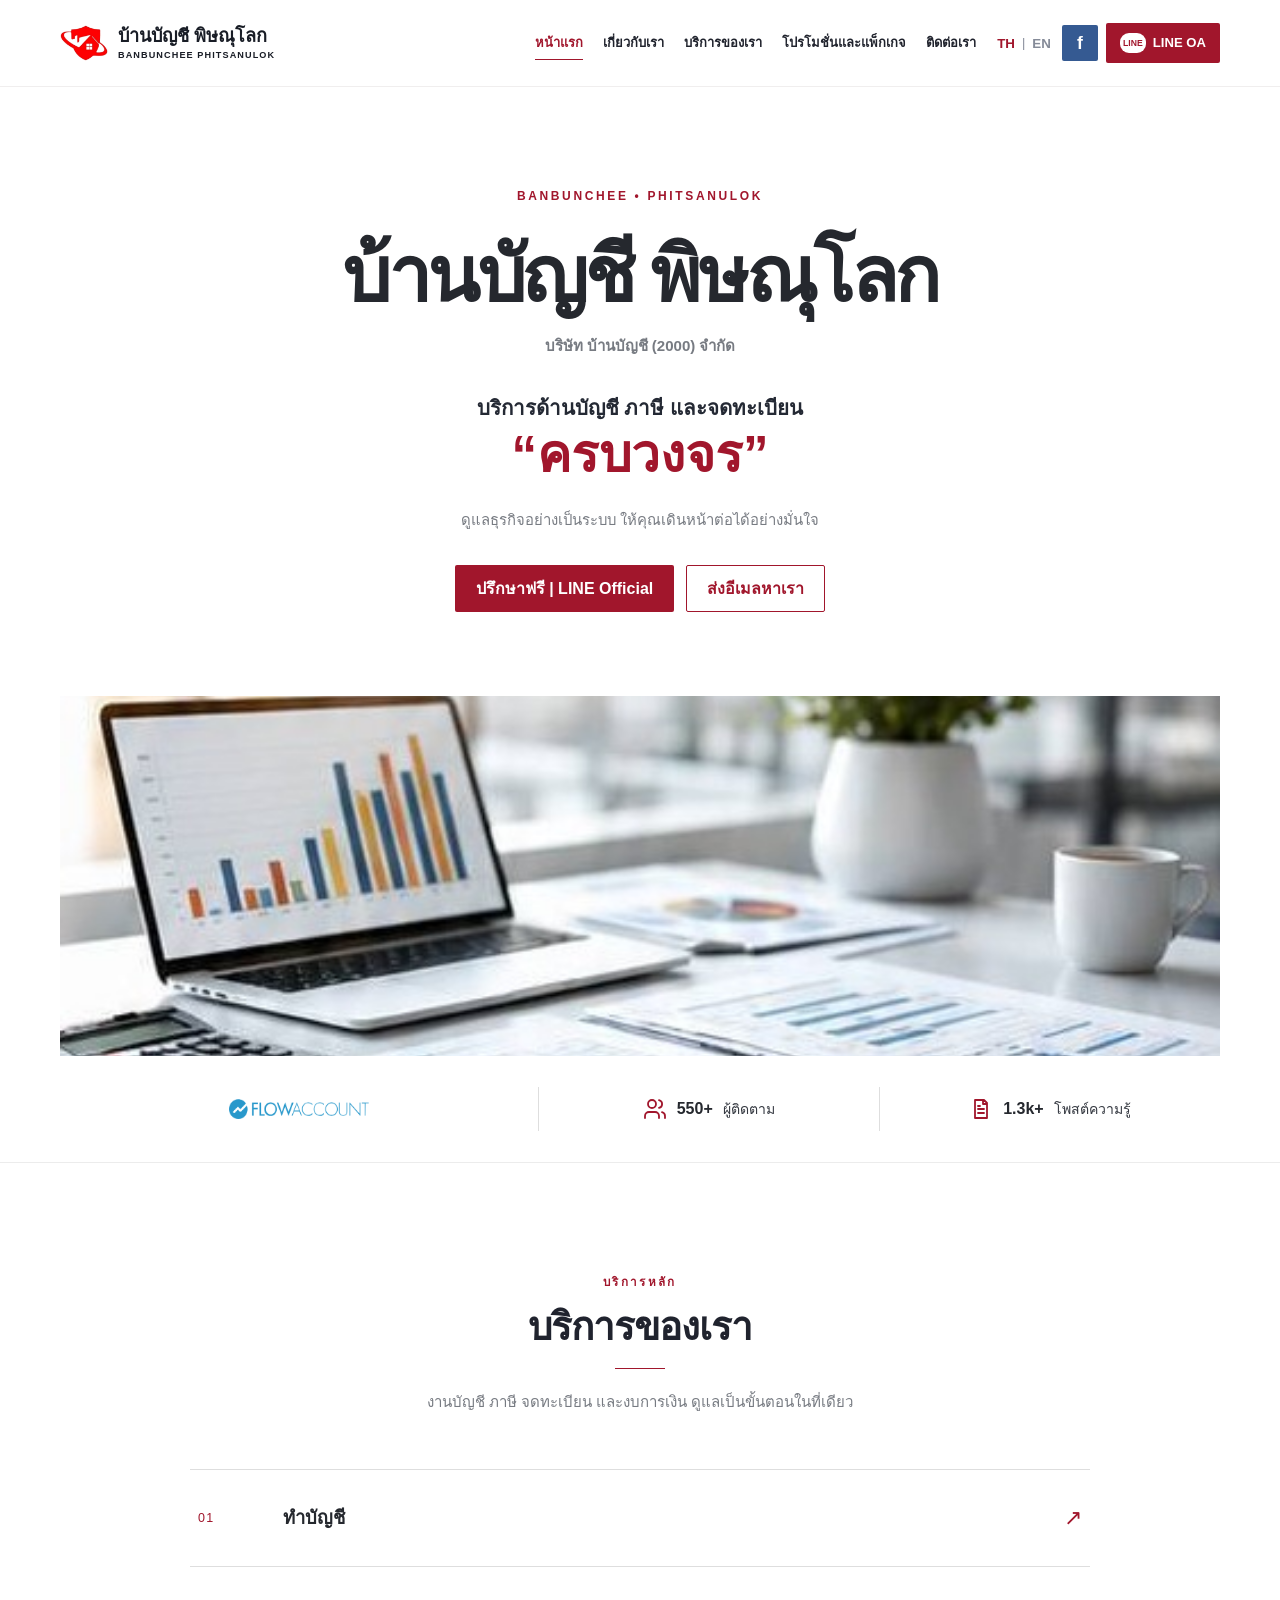
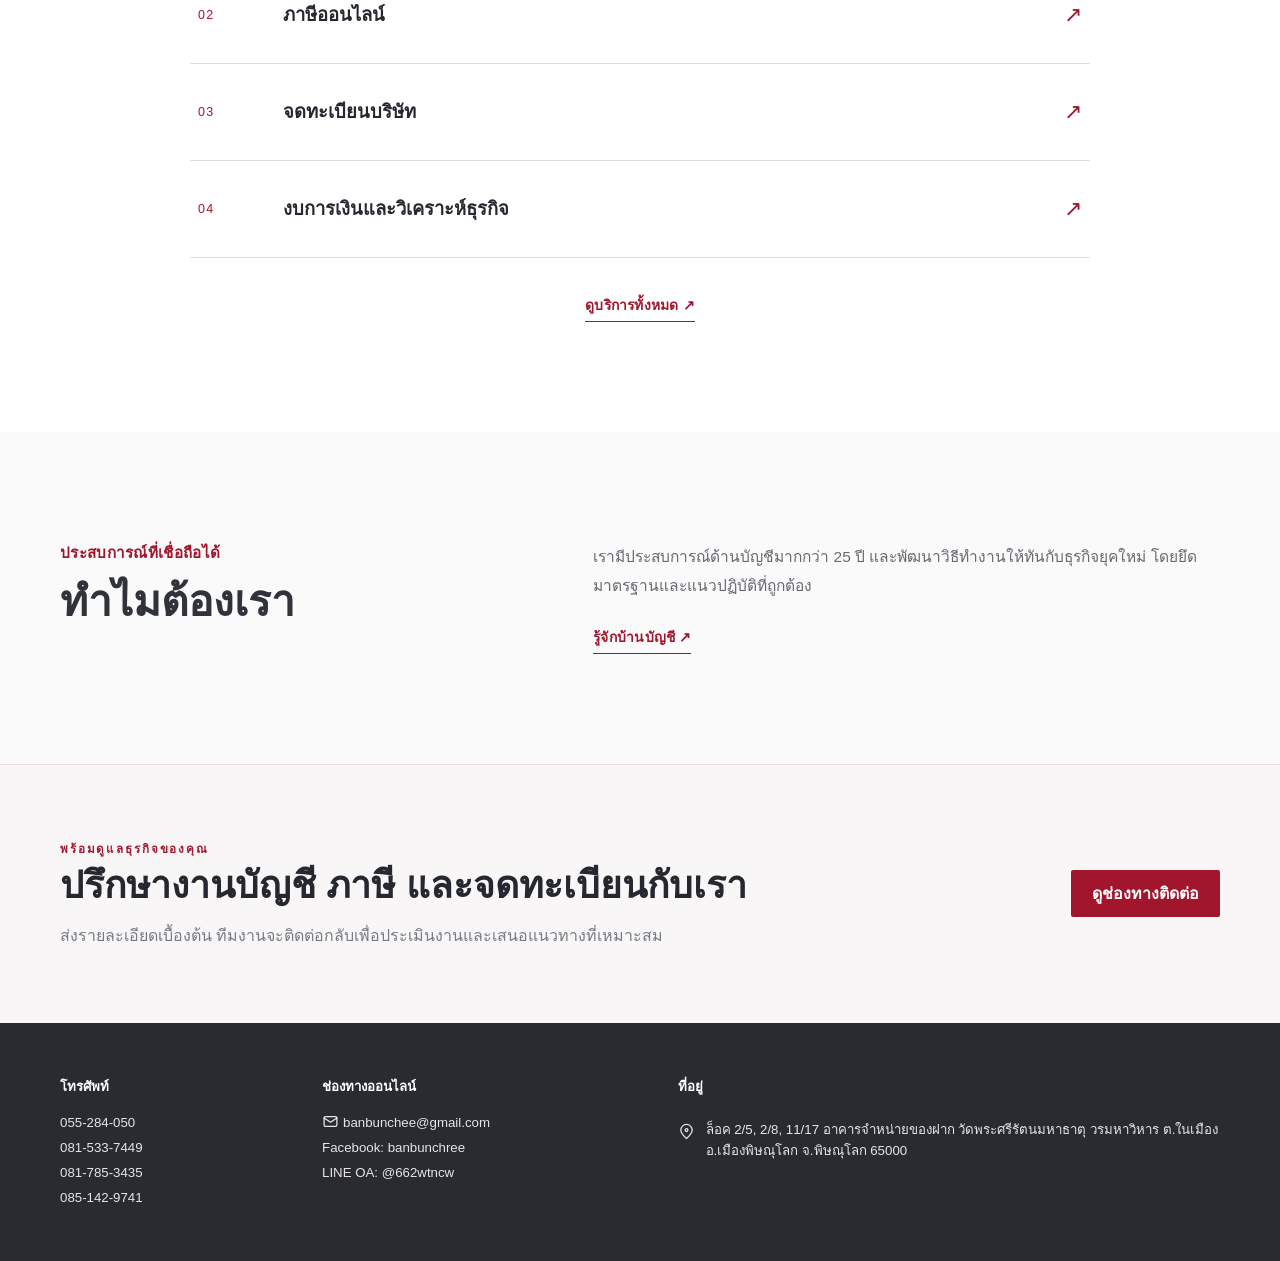
==== commit 7eceabe9: "Correct contact phone numbers supplied by Banbunchee owner" ====
--- a/index.html
+++ b/index.html
@@ -98,7 +98,7 @@
   <footer class="site-footer" id="contact">
     <div class="container footer-grid">
       
-      <div class="footer-block"><h3 data-i18n="footer.phone">โทรศัพท์</h3><a href="tel:055284060">055-284-060</a><a href="tel:0815317494">081-531-7494</a><a href="tel:0817853459">081-785-3459</a><a href="tel:0871254741">087-125-4741</a></div>
+      <div class="footer-block"><h3 data-i18n="footer.phone">โทรศัพท์</h3><a href="tel:055284050">055-284-050</a><a href="tel:0815337449">081-533-7449</a><a href="tel:0817853435">081-785-3435</a><a href="tel:0851429741">085-142-9741</a></div>
       <div class="footer-block"><h3 data-i18n="footer.online">ช่องทางออนไลน์</h3><a href="mailto:banbunchee@gmail.com"><svg><use href="#icon-mail"/></svg>banbunchee@gmail.com</a><a href="https://www.facebook.com/banbunchree/" target="_blank" rel="noopener">Facebook: banbunchree</a><a data-line-contact href="https://line.me/R/ti/p/%40662wtncw" target="_blank" rel="noopener">LINE OA: @662wtncw</a></div>
       <div class="footer-block footer-addresses"><h3 data-i18n="footer.address">ที่อยู่</h3><p class="address"><svg><use href="#icon-pin"/></svg><span data-i18n="footer.addressOne">ล็อค 2/5, 2/8, 11/17 อาคารจำหน่ายของฝาก วัดพระศรีรัตนมหาธาตุ วรมหาวิหาร ต.ในเมือง อ.เมืองพิษณุโลก จ.พิษณุโลก 65000</span></p></div>
     </div>
